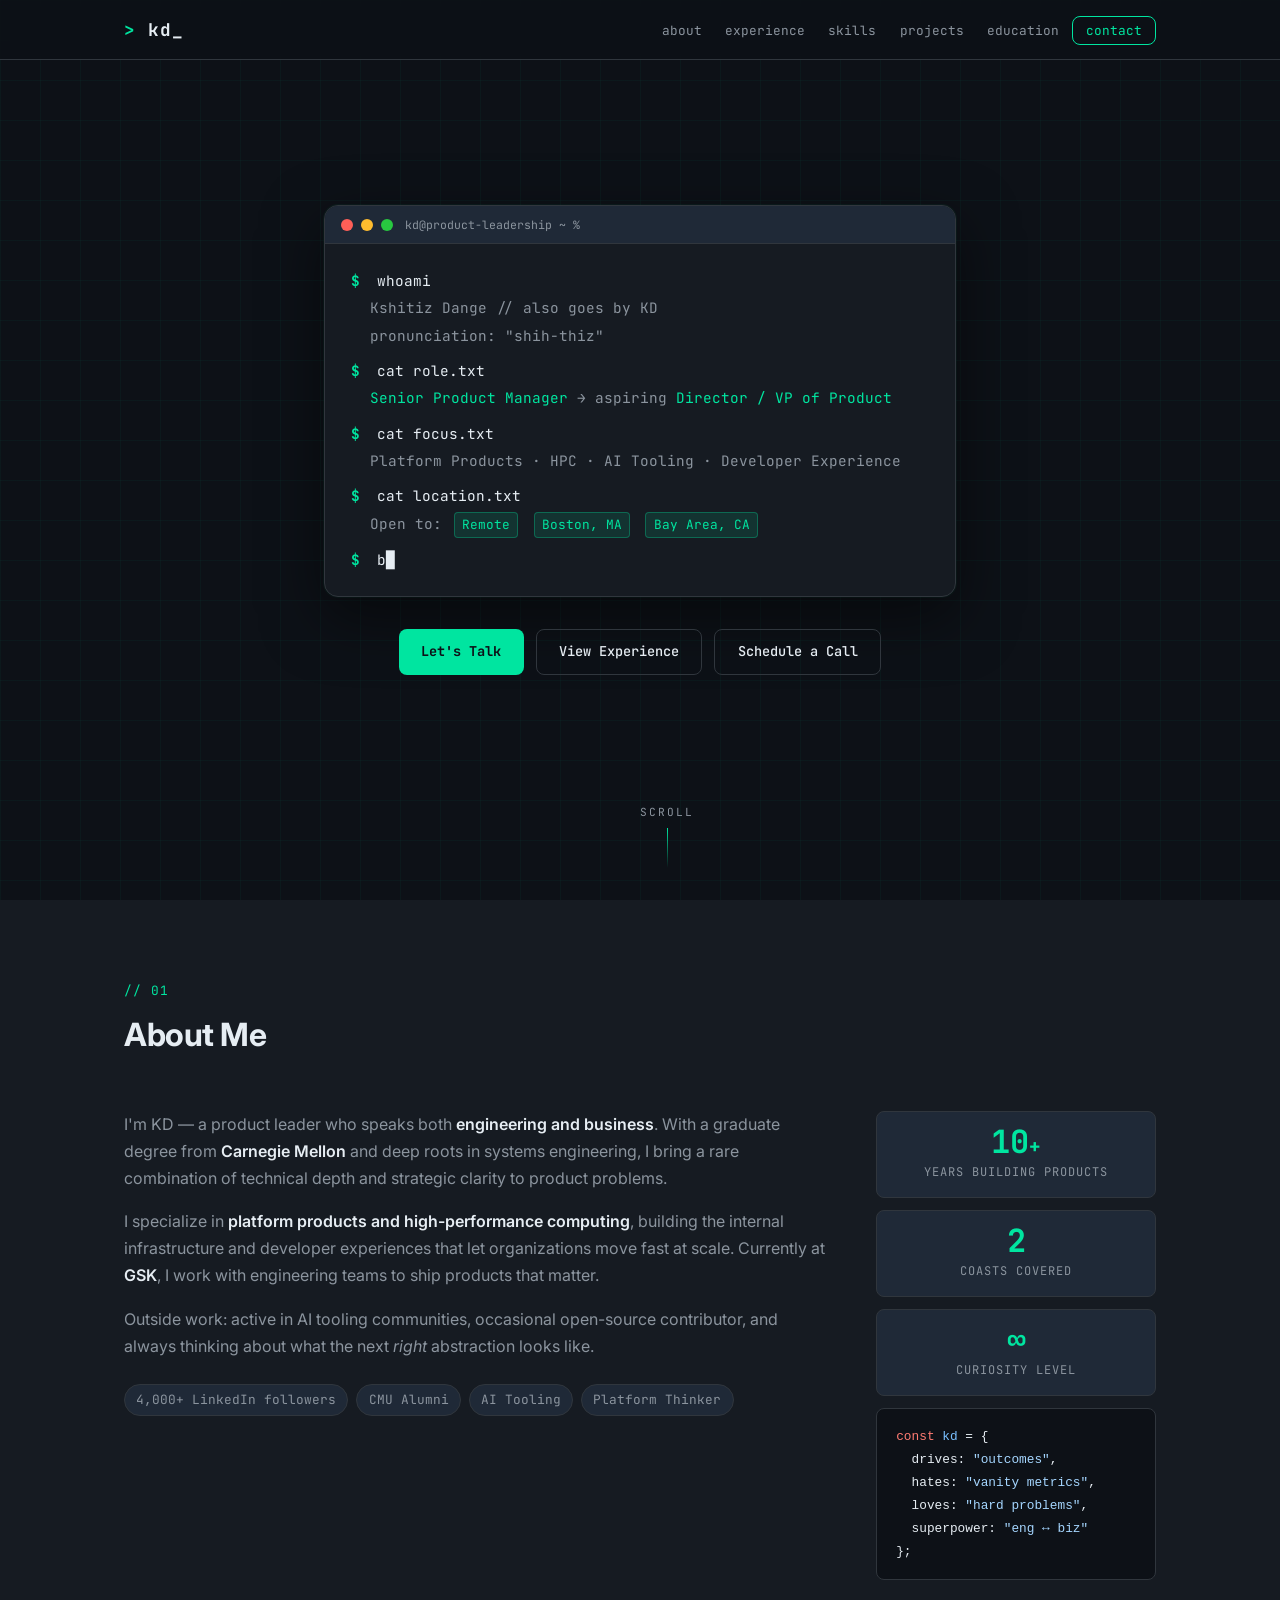
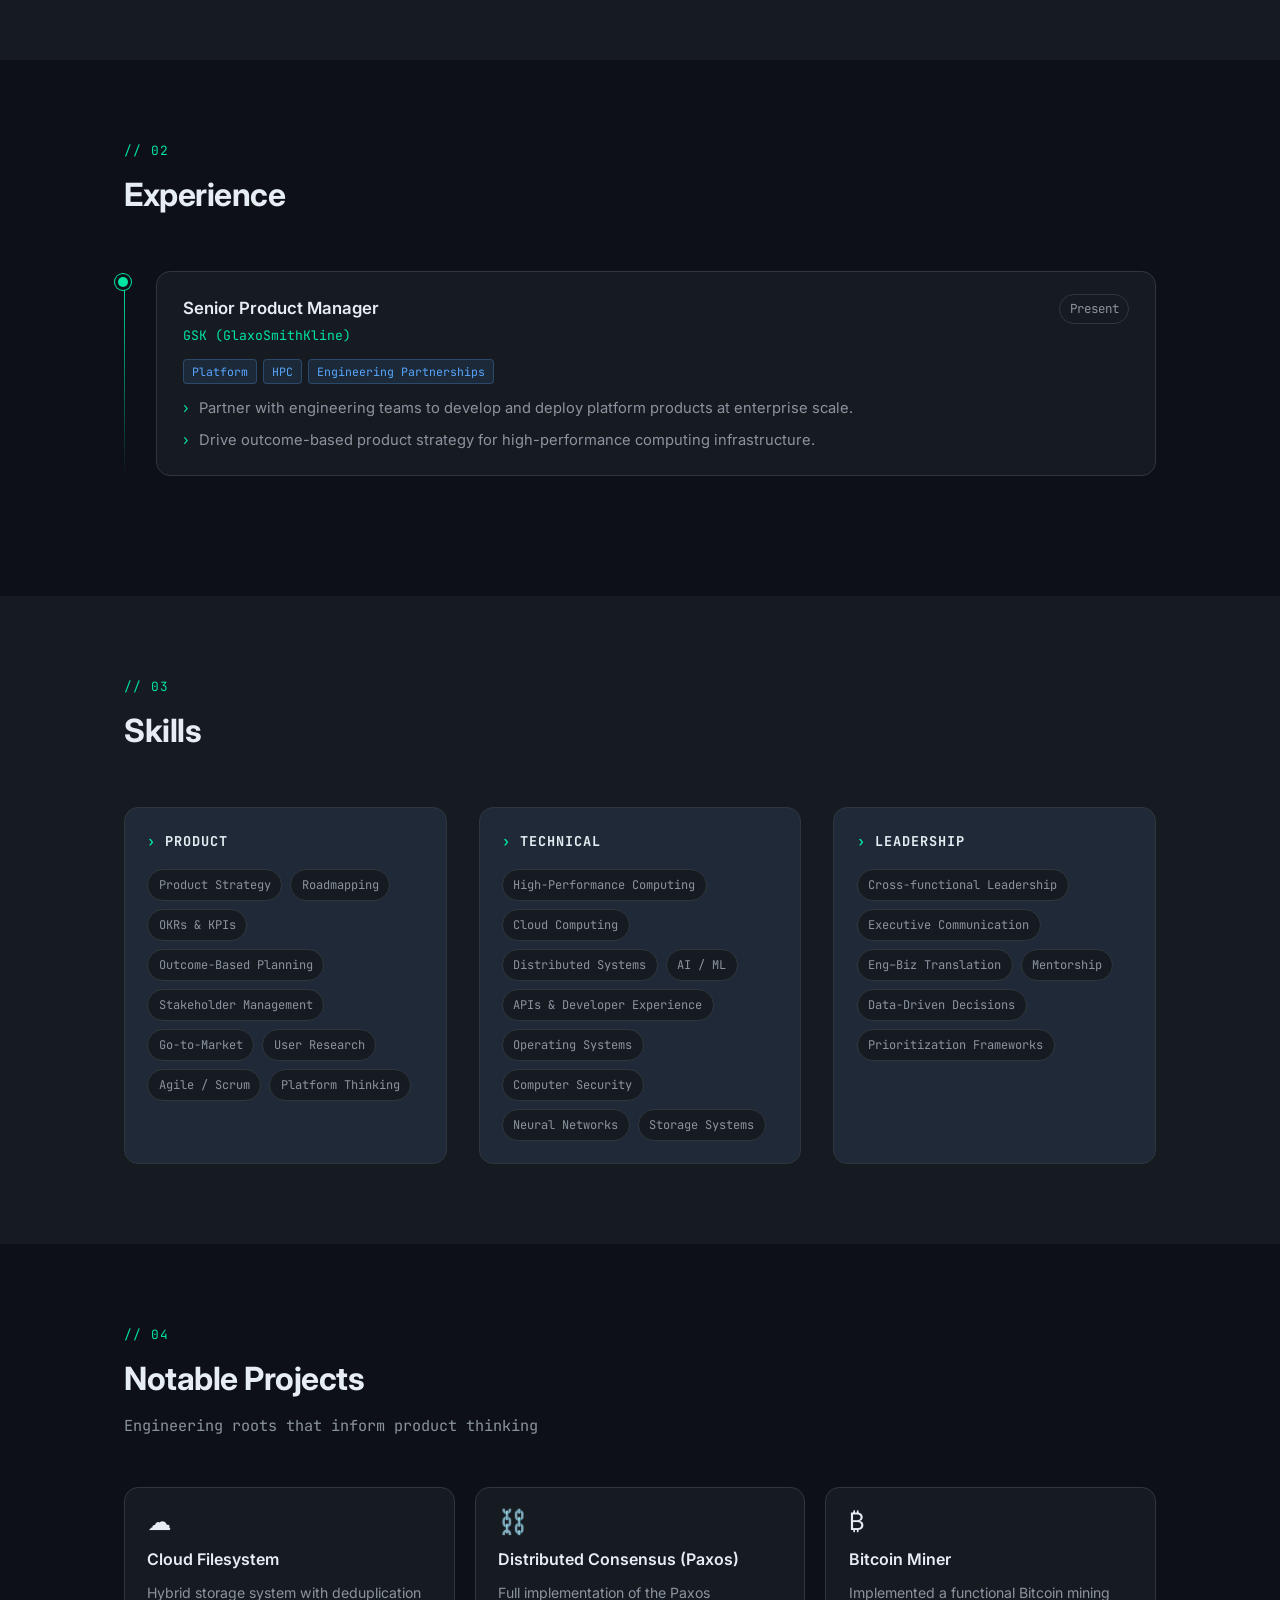
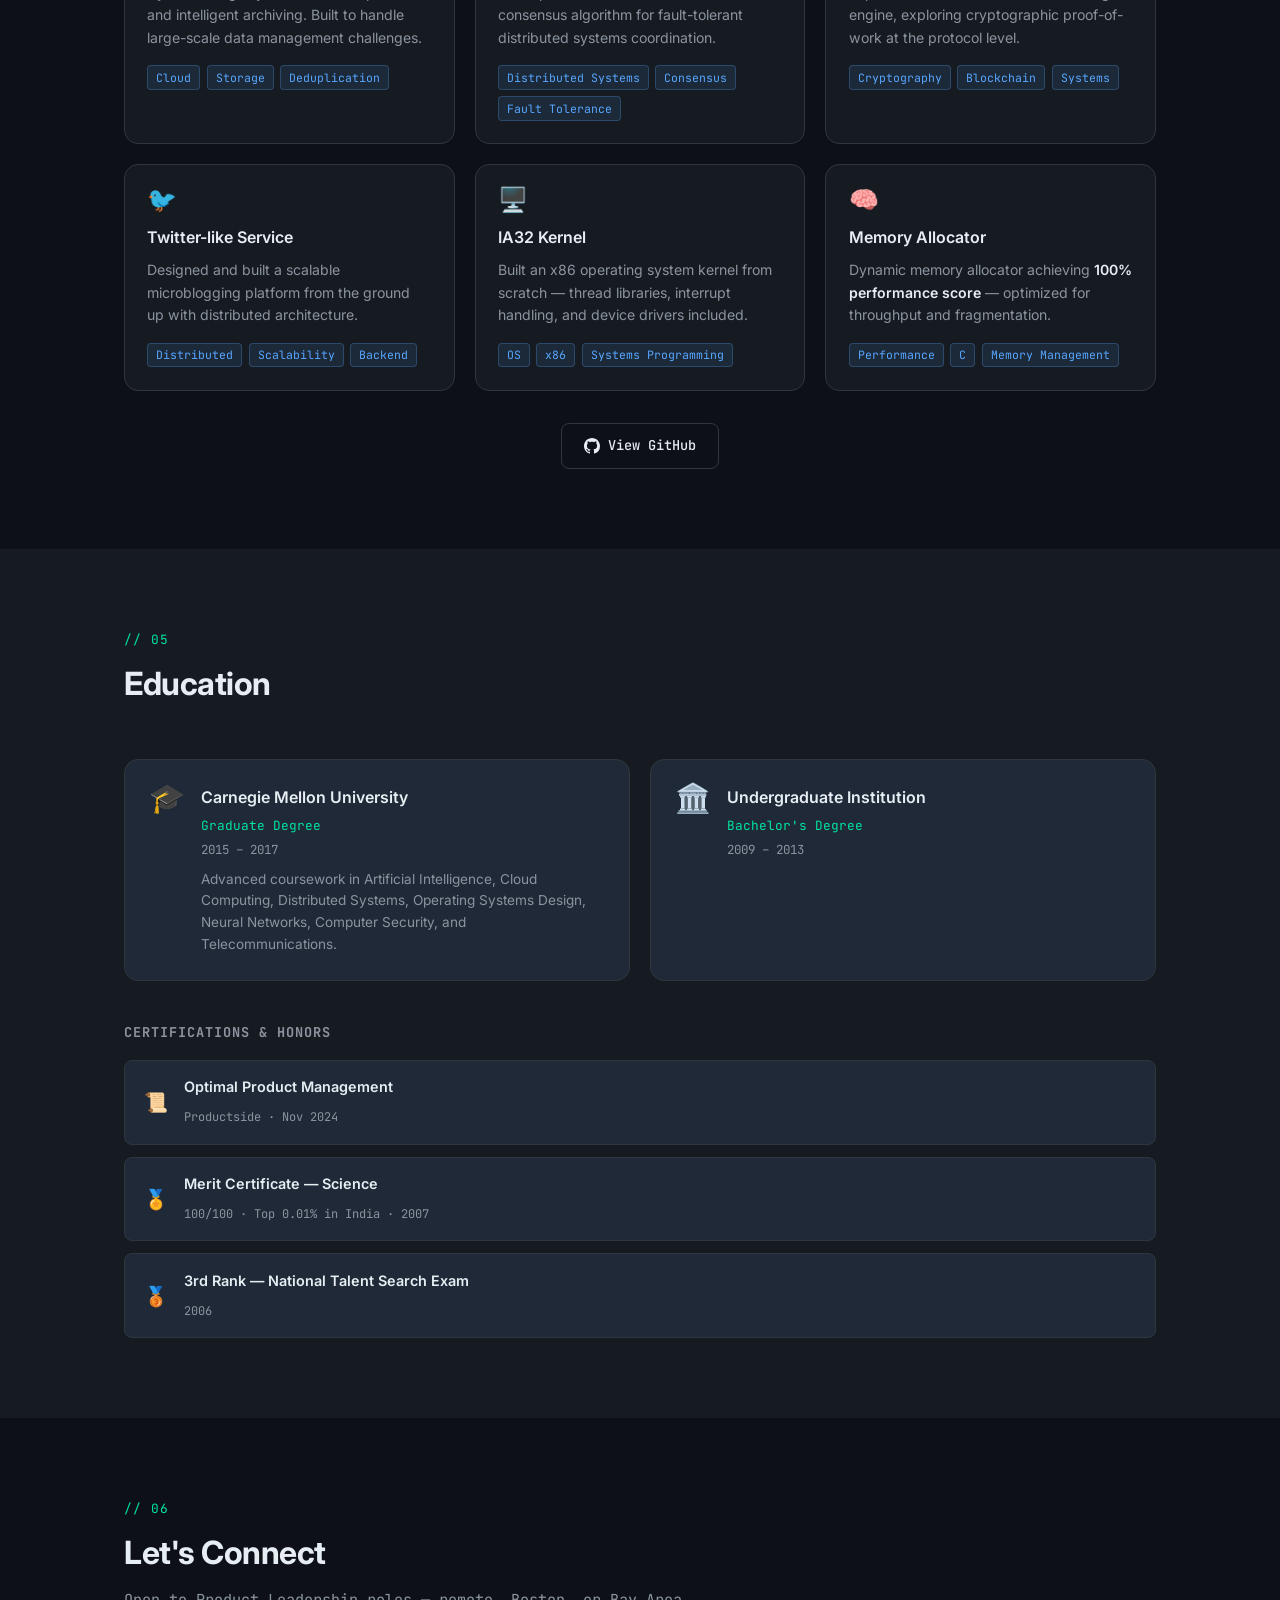
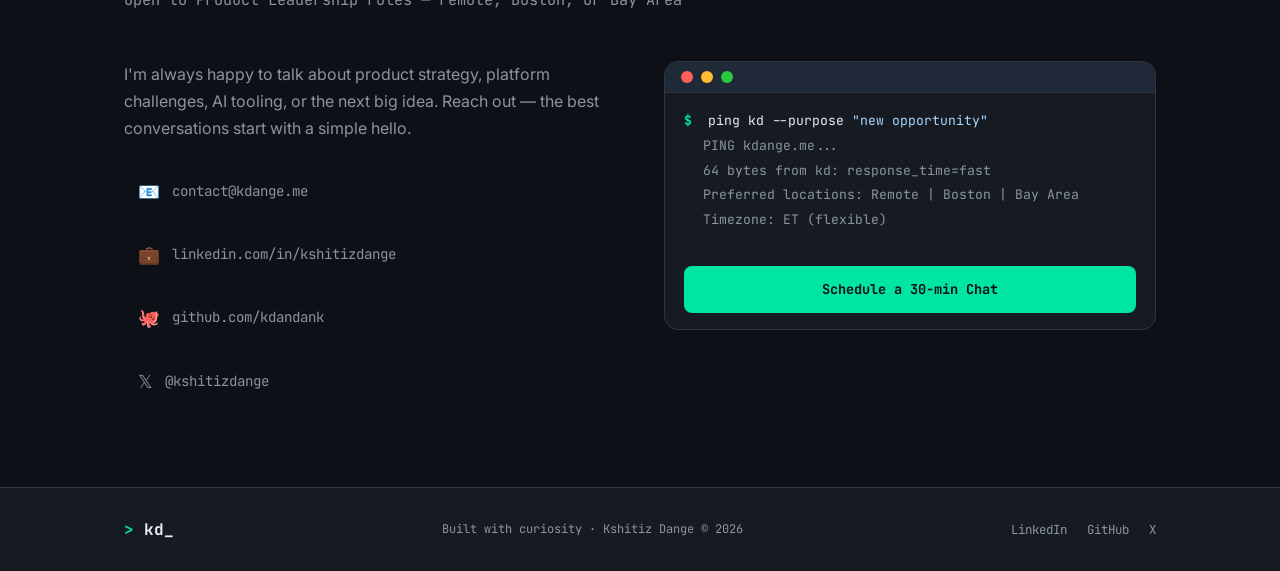
==== portfolio/index.html @ a3417483 "Initial portfolio — kdange.me" ====
<!DOCTYPE html>
<!-- GENERATED — do not edit directly. Edit _body.html, then run: python3 build.py -->
<html lang="en">
<head>
  <meta charset="UTF-8" />
  <meta name="viewport" content="width=device-width, initial-scale=1.0" />
  <title>KD — Kshitiz Dange | Product Leader</title>
  <meta name="description" content="Kshitiz Dange (KD) — Product Leader specializing in Platform Products and HPC. Open to remote, Boston, and Bay Area opportunities." />
  <link rel="preconnect" href="https://fonts.googleapis.com" />
  <link rel="preconnect" href="https://fonts.gstatic.com" crossorigin />
  <link href="https://fonts.googleapis.com/css2?family=JetBrains+Mono:wght@300;400;500;700&family=Inter:wght@300;400;500;600;700&display=swap" rel="stylesheet" />
  <link rel="stylesheet" href="style.css" />
</head>
<body>
  <!-- NAV -->
  <nav id="nav">
    <div class="nav-inner">
      <a href="#hero" class="nav-logo"><span class="accent">&gt;</span> kd<span class="cursor-blink">_</span></a>
      <ul class="nav-links">
        <li><a href="#about">about</a></li>
        <li><a href="#experience">experience</a></li>
        <li><a href="#skills">skills</a></li>
        <li><a href="#projects">projects</a></li>
        <li><a href="#education">education</a></li>
        <li><a href="#contact" class="nav-cta">contact</a></li>
      </ul>
      <button class="hamburger" id="hamburger" aria-label="Toggle menu">
        <span></span><span></span><span></span>
      </button>
    </div>
    <div class="nav-mobile" id="nav-mobile">
      <a href="#about">about</a>
      <a href="#experience">experience</a>
      <a href="#skills">skills</a>
      <a href="#projects">projects</a>
      <a href="#education">education</a>
      <a href="#contact">contact</a>
    </div>
  </nav>

  <!-- HERO -->
  <section id="hero">
    <div class="hero-bg-grid"></div>
    <div class="hero-content">
      <div class="terminal-window">
        <div class="terminal-bar">
          <span class="dot red"></span>
          <span class="dot yellow"></span>
          <span class="dot green"></span>
          <span class="terminal-title">kd@product-leadership ~ %</span>
        </div>
        <div class="terminal-body">
          <p class="terminal-line"><span class="prompt">$</span> whoami</p>
          <p class="terminal-output">Kshitiz Dange <span class="dim">// also goes by KD</span></p>
          <p class="terminal-output dim">pronunciation: "shih-thiz"</p>
          <p class="terminal-line mt"><span class="prompt">$</span> cat role.txt</p>
          <p class="terminal-output"><span class="accent">Senior Product Manager</span> → aspiring <span class="accent">Director / VP of Product</span></p>
          <p class="terminal-line mt"><span class="prompt">$</span> cat focus.txt</p>
          <p class="terminal-output">Platform Products · HPC · AI Tooling · Developer Experience</p>
          <p class="terminal-line mt"><span class="prompt">$</span> cat location.txt</p>
          <p class="terminal-output">Open to: <span class="tag">Remote</span> <span class="tag">Boston, MA</span> <span class="tag">Bay Area, CA</span></p>
          <p class="terminal-line mt"><span class="prompt">$</span> <span id="typing-cursor" class="cursor-blink">█</span></p>
        </div>
      </div>
      <div class="hero-cta-row">
        <a href="#contact" class="btn btn-primary">Let's Talk</a>
        <a href="#experience" class="btn btn-ghost">View Experience</a>
        <a href="https://calendly.com/" target="_blank" rel="noopener" class="btn btn-ghost">Schedule a Call</a>
      </div>
    </div>
    <div class="scroll-hint">
      <span>scroll</span>
      <div class="scroll-arrow"></div>
    </div>
  </section>

  <!-- ABOUT -->
  <section id="about">
    <div class="container">
      <div class="section-header">
        <span class="section-tag">// 01</span>
        <h2>About Me</h2>
      </div>
      <div class="about-grid">
        <div class="about-text">
          <p>
            I'm KD — a product leader who speaks both <strong>engineering and business</strong>. With a graduate degree from <strong>Carnegie Mellon</strong> and deep roots in systems engineering, I bring a rare combination of technical depth and strategic clarity to product problems.
          </p>
          <p>
            I specialize in <strong>platform products and high-performance computing</strong>, building the internal infrastructure and developer experiences that let organizations move fast at scale. Currently at <strong>GSK</strong>, I work with engineering teams to ship products that matter.
          </p>
          <p>
            Outside work: active in AI tooling communities, occasional open-source contributor, and always thinking about what the next <em>right</em> abstraction looks like.
          </p>
          <div class="about-badges">
            <span class="badge">4,000+ LinkedIn followers</span>
            <span class="badge">CMU Alumni</span>
            <span class="badge">AI Tooling</span>
            <span class="badge">Platform Thinker</span>
          </div>
        </div>
        <div class="about-card-col">
          <div class="stat-card">
            <div class="stat-number accent">10<span class="stat-plus">+</span></div>
            <div class="stat-label">years building products</div>
          </div>
          <div class="stat-card">
            <div class="stat-number accent">2</div>
            <div class="stat-label">coasts covered</div>
          </div>
          <div class="stat-card">
            <div class="stat-number accent">∞</div>
            <div class="stat-label">curiosity level</div>
          </div>
          <div class="code-snippet">
            <pre><span class="c-keyword">const</span> <span class="c-var">kd</span> = {
  drives: <span class="c-str">"outcomes"</span>,
  hates: <span class="c-str">"vanity metrics"</span>,
  loves: <span class="c-str">"hard problems"</span>,
  superpower: <span class="c-str">"eng ↔ biz"</span>
};</pre>
          </div>
        </div>
      </div>
    </div>
  </section>

  <!-- EXPERIENCE -->
  <section id="experience">
    <div class="container">
      <div class="section-header">
        <span class="section-tag">// 02</span>
        <h2>Experience</h2>
      </div>
      <div class="timeline">

        <div class="timeline-item">
          <div class="timeline-marker"></div>
          <div class="timeline-content">
            <div class="tl-header">
              <div>
                <h3 class="tl-title">Senior Product Manager</h3>
                <span class="tl-company">GSK (GlaxoSmithKline)</span>
              </div>
              <span class="tl-date">Present</span>
            </div>
            <div class="tl-tags">
              <span class="chip">Platform</span>
              <span class="chip">HPC</span>
              <span class="chip">Engineering Partnerships</span>
            </div>
            <ul class="tl-bullets">
              <li>Partner with engineering teams to develop and deploy platform products at enterprise scale.</li>
              <li>Drive outcome-based product strategy for high-performance computing infrastructure.</li>
              <!-- TODO: Add 2-3 specific impact metrics / achievements from your resume -->
            </ul>
          </div>
        </div>

        <!-- TODO: Add previous roles below. Copy the timeline-item block above for each role. -->
        <!--
        <div class="timeline-item">
          <div class="timeline-marker"></div>
          <div class="timeline-content">
            <div class="tl-header">
              <div>
                <h3 class="tl-title">ROLE TITLE</h3>
                <span class="tl-company">COMPANY NAME</span>
              </div>
              <span class="tl-date">YEAR – YEAR</span>
            </div>
            <div class="tl-tags">
              <span class="chip">Tag</span>
            </div>
            <ul class="tl-bullets">
              <li>Achievement here.</li>
            </ul>
          </div>
        </div>
        -->

      </div>
    </div>
  </section>

  <!-- SKILLS -->
  <section id="skills">
    <div class="container">
      <div class="section-header">
        <span class="section-tag">// 03</span>
        <h2>Skills</h2>
      </div>
      <div class="skills-grid">

        <div class="skill-group">
          <h4 class="skill-group-title"><span class="accent">›</span> Product</h4>
          <div class="skill-pills">
            <span class="pill">Product Strategy</span>
            <span class="pill">Roadmapping</span>
            <span class="pill">OKRs & KPIs</span>
            <span class="pill">Outcome-Based Planning</span>
            <span class="pill">Stakeholder Management</span>
            <span class="pill">Go-to-Market</span>
            <span class="pill">User Research</span>
            <span class="pill">Agile / Scrum</span>
            <span class="pill">Platform Thinking</span>
          </div>
        </div>

        <div class="skill-group">
          <h4 class="skill-group-title"><span class="accent">›</span> Technical</h4>
          <div class="skill-pills">
            <span class="pill">High-Performance Computing</span>
            <span class="pill">Cloud Computing</span>
            <span class="pill">Distributed Systems</span>
            <span class="pill">AI / ML</span>
            <span class="pill">APIs & Developer Experience</span>
            <span class="pill">Operating Systems</span>
            <span class="pill">Computer Security</span>
            <span class="pill">Neural Networks</span>
            <span class="pill">Storage Systems</span>
          </div>
        </div>

        <div class="skill-group">
          <h4 class="skill-group-title"><span class="accent">›</span> Leadership</h4>
          <div class="skill-pills">
            <span class="pill">Cross-functional Leadership</span>
            <span class="pill">Executive Communication</span>
            <span class="pill">Eng–Biz Translation</span>
            <span class="pill">Mentorship</span>
            <span class="pill">Data-Driven Decisions</span>
            <span class="pill">Prioritization Frameworks</span>
          </div>
        </div>

      </div>
    </div>
  </section>

  <!-- PROJECTS -->
  <section id="projects">
    <div class="container">
      <div class="section-header">
        <span class="section-tag">// 04</span>
        <h2>Notable Projects</h2>
        <span class="section-sub">Engineering roots that inform product thinking</span>
      </div>
      <div class="projects-grid">

        <div class="project-card">
          <div class="project-icon">☁️</div>
          <h3>Cloud Filesystem</h3>
          <p>Hybrid storage system with deduplication and intelligent archiving. Built to handle large-scale data management challenges.</p>
          <div class="project-tags">
            <span class="chip">Cloud</span>
            <span class="chip">Storage</span>
            <span class="chip">Deduplication</span>
          </div>
        </div>

        <div class="project-card">
          <div class="project-icon">⛓️</div>
          <h3>Distributed Consensus (Paxos)</h3>
          <p>Full implementation of the Paxos consensus algorithm for fault-tolerant distributed systems coordination.</p>
          <div class="project-tags">
            <span class="chip">Distributed Systems</span>
            <span class="chip">Consensus</span>
            <span class="chip">Fault Tolerance</span>
          </div>
        </div>

        <div class="project-card">
          <div class="project-icon">₿</div>
          <h3>Bitcoin Miner</h3>
          <p>Implemented a functional Bitcoin mining engine, exploring cryptographic proof-of-work at the protocol level.</p>
          <div class="project-tags">
            <span class="chip">Cryptography</span>
            <span class="chip">Blockchain</span>
            <span class="chip">Systems</span>
          </div>
        </div>

        <div class="project-card">
          <div class="project-icon">🐦</div>
          <h3>Twitter-like Service</h3>
          <p>Designed and built a scalable microblogging platform from the ground up with distributed architecture.</p>
          <div class="project-tags">
            <span class="chip">Distributed</span>
            <span class="chip">Scalability</span>
            <span class="chip">Backend</span>
          </div>
        </div>

        <div class="project-card">
          <div class="project-icon">🖥️</div>
          <h3>IA32 Kernel</h3>
          <p>Built an x86 operating system kernel from scratch — thread libraries, interrupt handling, and device drivers included.</p>
          <div class="project-tags">
            <span class="chip">OS</span>
            <span class="chip">x86</span>
            <span class="chip">Systems Programming</span>
          </div>
        </div>

        <div class="project-card">
          <div class="project-icon">🧠</div>
          <h3>Memory Allocator</h3>
          <p>Dynamic memory allocator achieving <strong>100% performance score</strong> — optimized for throughput and fragmentation.</p>
          <div class="project-tags">
            <span class="chip">Performance</span>
            <span class="chip">C</span>
            <span class="chip">Memory Management</span>
          </div>
        </div>

      </div>
      <div class="projects-footer">
        <a href="https://github.com/kdandank" target="_blank" rel="noopener" class="btn btn-ghost">
          <svg width="16" height="16" viewBox="0 0 24 24" fill="currentColor"><path d="M12 0C5.37 0 0 5.37 0 12c0 5.31 3.435 9.795 8.205 11.385.6.105.825-.255.825-.57 0-.285-.015-1.23-.015-2.235-3.015.555-3.795-.735-4.035-1.41-.135-.345-.72-1.41-1.23-1.695-.42-.225-1.02-.78-.015-.795.945-.015 1.62.87 1.845 1.23 1.08 1.815 2.805 1.305 3.495.99.105-.78.42-1.305.765-1.605-2.67-.3-5.46-1.335-5.46-5.925 0-1.305.465-2.385 1.23-3.225-.12-.3-.54-1.53.12-3.18 0 0 1.005-.315 3.3 1.23.96-.27 1.98-.405 3-.405s2.04.135 3 .405c2.295-1.56 3.3-1.23 3.3-1.23.66 1.65.24 2.88.12 3.18.765.84 1.23 1.905 1.23 3.225 0 4.605-2.805 5.625-5.475 5.925.435.375.81 1.095.81 2.22 0 1.605-.015 2.895-.015 3.3 0 .315.225.69.825.57A12.02 12.02 0 0 0 24 12c0-6.63-5.37-12-12-12z"/></svg>
          View GitHub
        </a>
      </div>
    </div>
  </section>

  <!-- EDUCATION -->
  <section id="education">
    <div class="container">
      <div class="section-header">
        <span class="section-tag">// 05</span>
        <h2>Education</h2>
      </div>
      <div class="edu-grid">

        <div class="edu-card">
          <div class="edu-icon">🎓</div>
          <div class="edu-body">
            <h3>Carnegie Mellon University</h3>
            <p class="edu-degree">Graduate Degree</p>
            <p class="edu-date">2015 – 2017</p>
            <p class="edu-desc">Advanced coursework in Artificial Intelligence, Cloud Computing, Distributed Systems, Operating Systems Design, Neural Networks, Computer Security, and Telecommunications.</p>
          </div>
        </div>

        <div class="edu-card">
          <div class="edu-icon">🏛️</div>
          <div class="edu-body">
            <h3>Undergraduate Institution</h3>
            <!-- TODO: Add your undergrad school name -->
            <p class="edu-degree">Bachelor's Degree</p>
            <p class="edu-date">2009 – 2013</p>
          </div>
        </div>

      </div>

      <div class="cert-row">
        <h4 class="cert-heading">Certifications & Honors</h4>
        <div class="cert-cards">
          <div class="cert-card">
            <span class="cert-icon">📜</span>
            <div>
              <strong>Optimal Product Management</strong>
              <span class="cert-source">Productside · Nov 2024</span>
            </div>
          </div>
          <div class="cert-card">
            <span class="cert-icon">🏅</span>
            <div>
              <strong>Merit Certificate — Science</strong>
              <span class="cert-source">100/100 · Top 0.01% in India · 2007</span>
            </div>
          </div>
          <div class="cert-card">
            <span class="cert-icon">🥉</span>
            <div>
              <strong>3rd Rank — National Talent Search Exam</strong>
              <span class="cert-source">2006</span>
            </div>
          </div>
        </div>
      </div>
    </div>
  </section>

  <!-- CONTACT -->
  <section id="contact">
    <div class="container">
      <div class="section-header">
        <span class="section-tag">// 06</span>
        <h2>Let's Connect</h2>
        <span class="section-sub">Open to Product Leadership roles — remote, Boston, or Bay Area</span>
      </div>
      <div class="contact-grid">
        <div class="contact-left">
          <p>I'm always happy to talk about product strategy, platform challenges, AI tooling, or the next big idea. Reach out — the best conversations start with a simple hello.</p>
          <div class="contact-links">
            <a href="mailto:contact@kdange.me" class="contact-link">
              <span class="contact-link-icon">📧</span>
              <span>contact@kdange.me</span>
            </a>
            <a href="https://linkedin.com/in/kshitizdange" target="_blank" rel="noopener" class="contact-link">
              <span class="contact-link-icon">💼</span>
              <span>linkedin.com/in/kshitizdange</span>
            </a>
            <a href="https://github.com/kdandank" target="_blank" rel="noopener" class="contact-link">
              <span class="contact-link-icon">🐙</span>
              <span>github.com/kdandank</span>
            </a>
            <a href="https://x.com/kshitizdange" target="_blank" rel="noopener" class="contact-link">
              <span class="contact-link-icon">𝕏</span>
              <span>@kshitizdange</span>
            </a>
          </div>
        </div>
        <div class="contact-right">
          <div class="terminal-card">
            <div class="terminal-bar small">
              <span class="dot red"></span><span class="dot yellow"></span><span class="dot green"></span>
            </div>
            <div class="terminal-body small">
              <p><span class="prompt">$</span> ping kd --purpose <span class="c-str">"new opportunity"</span></p>
              <p class="terminal-output">PING kdange.me...</p>
              <p class="terminal-output accent">64 bytes from kd: response_time=fast</p>
              <p class="terminal-output dim">Preferred locations: Remote | Boston | Bay Area</p>
              <p class="terminal-output dim">Timezone: ET (flexible)</p>
              <p>&nbsp;</p>
              <a href="https://calendly.com/" target="_blank" rel="noopener" class="btn btn-primary full-width">Schedule a 30-min Chat</a>
            </div>
          </div>
        </div>
      </div>
    </div>
  </section>

  <!-- FOOTER -->
  <footer>
    <div class="container footer-inner">
      <span class="footer-logo"><span class="accent">&gt;</span> kd<span class="cursor-blink">_</span></span>
      <span class="footer-copy">Built with curiosity · Kshitiz Dange © <span id="year"></span></span>
      <div class="footer-links">
        <a href="https://linkedin.com/in/kshitizdange" target="_blank" rel="noopener">LinkedIn</a>
        <a href="https://github.com/kdandank" target="_blank" rel="noopener">GitHub</a>
        <a href="https://x.com/kshitizdange" target="_blank" rel="noopener">X</a>
      </div>
    </div>
  </footer>
  <script src="script.js"></script>
</body>
</html>
---- portfolio/style.css ----
/*
Theme Name:  KD Portfolio
Theme URI:   https://kdange.me
Author:      Kshitiz Dange
Author URI:  https://kdange.me
Description: Single-page portfolio for Kshitiz Dange — Product Leader
Version:     1.0.0
License:     Private
Text Domain: kd-portfolio
*/

/* ===== RESET & BASE ===== */
*, *::before, *::after { box-sizing: border-box; margin: 0; padding: 0; }

:root {
  --bg:         #0d1117;
  --bg2:        #161b22;
  --bg3:        #1f2937;
  --border:     #30363d;
  --text:       #e6edf3;
  --text-dim:   #8b949e;
  --accent:     #00e5a0;
  --accent2:    #58a6ff;
  --accent3:    #f78166;
  --warn:       #e3b341;
  --font-mono:  'JetBrains Mono', 'Fira Code', monospace;
  --font-sans:  'Inter', system-ui, sans-serif;
  --radius:     8px;
  --radius-lg:  14px;
  --nav-h:      60px;
  --transition: 0.2s ease;
}

html { scroll-behavior: smooth; font-size: 16px; }

body {
  background: var(--bg);
  color: var(--text);
  font-family: var(--font-sans);
  line-height: 1.7;
  -webkit-font-smoothing: antialiased;
}

a { color: var(--accent); text-decoration: none; transition: opacity var(--transition); }
a:hover { opacity: 0.8; }

strong { color: var(--text); font-weight: 600; }

ul { list-style: none; }

.container {
  max-width: 1080px;
  margin: 0 auto;
  padding: 0 1.5rem;
}

section {
  padding: 5rem 0;
}

/* ===== ACCENT & UTILITY ===== */
.accent { color: var(--accent); }
.dim    { color: var(--text-dim); }

/* ===== ANIMATIONS ===== */
@keyframes blink {
  0%, 100% { opacity: 1; }
  50%       { opacity: 0; }
}
.cursor-blink { animation: blink 1s step-end infinite; }

@keyframes fadeUp {
  from { opacity: 0; transform: translateY(20px); }
  to   { opacity: 1; transform: translateY(0); }
}
.fade-up { animation: fadeUp 0.6s ease forwards; }

@keyframes gridMove {
  from { background-position: 0 0; }
  to   { background-position: 40px 40px; }
}

/* ===== NAV ===== */
#nav {
  position: fixed;
  top: 0; left: 0; right: 0;
  z-index: 100;
  background: rgba(13, 17, 23, 0.85);
  backdrop-filter: blur(12px);
  border-bottom: 1px solid var(--border);
  height: var(--nav-h);
}

.nav-inner {
  max-width: 1080px;
  margin: 0 auto;
  padding: 0 1.5rem;
  height: 100%;
  display: flex;
  align-items: center;
  justify-content: space-between;
}

.nav-logo {
  font-family: var(--font-mono);
  font-size: 1.1rem;
  font-weight: 700;
  color: var(--text);
  letter-spacing: 1px;
}

.nav-links {
  display: flex;
  gap: 0.25rem;
  align-items: center;
}

.nav-links a {
  font-family: var(--font-mono);
  font-size: 0.8rem;
  color: var(--text-dim);
  padding: 0.3rem 0.6rem;
  border-radius: var(--radius);
  transition: color var(--transition), background var(--transition);
}
.nav-links a:hover { color: var(--text); background: var(--bg3); }

.nav-cta {
  border: 1px solid var(--accent) !important;
  color: var(--accent) !important;
  padding: 0.3rem 0.8rem !important;
}
.nav-cta:hover { background: var(--accent) !important; color: var(--bg) !important; }

.hamburger {
  display: none;
  flex-direction: column;
  gap: 5px;
  background: none;
  border: none;
  cursor: pointer;
  padding: 4px;
}
.hamburger span {
  display: block;
  width: 22px;
  height: 2px;
  background: var(--text);
  border-radius: 2px;
  transition: var(--transition);
}

.nav-mobile {
  display: none;
  flex-direction: column;
  background: var(--bg2);
  border-top: 1px solid var(--border);
  padding: 1rem 1.5rem;
  gap: 0.5rem;
}
.nav-mobile a {
  font-family: var(--font-mono);
  font-size: 0.9rem;
  color: var(--text-dim);
  padding: 0.4rem 0;
}
.nav-mobile.open { display: flex; }

/* ===== HERO ===== */
#hero {
  min-height: 100vh;
  display: flex;
  flex-direction: column;
  align-items: center;
  justify-content: center;
  padding-top: var(--nav-h);
  position: relative;
  overflow: hidden;
}

.hero-bg-grid {
  position: absolute;
  inset: 0;
  background-image:
    linear-gradient(rgba(0, 229, 160, 0.04) 1px, transparent 1px),
    linear-gradient(90deg, rgba(0, 229, 160, 0.04) 1px, transparent 1px);
  background-size: 40px 40px;
  animation: gridMove 8s linear infinite;
  pointer-events: none;
}

.hero-content {
  position: relative;
  z-index: 1;
  width: 100%;
  max-width: 680px;
  padding: 0 1.5rem;
  display: flex;
  flex-direction: column;
  gap: 2rem;
  align-items: center;
}

/* ===== TERMINAL WINDOW ===== */
.terminal-window {
  width: 100%;
  background: var(--bg2);
  border: 1px solid var(--border);
  border-radius: var(--radius-lg);
  overflow: hidden;
  box-shadow: 0 20px 60px rgba(0,0,0,0.5), 0 0 0 1px rgba(0,229,160,0.05);
}

.terminal-bar {
  background: var(--bg3);
  padding: 0.55rem 1rem;
  display: flex;
  align-items: center;
  gap: 0.5rem;
  border-bottom: 1px solid var(--border);
}

.dot {
  width: 12px; height: 12px;
  border-radius: 50%;
}
.dot.red    { background: #ff5f57; }
.dot.yellow { background: #febc2e; }
.dot.green  { background: #28c840; }

.terminal-title {
  font-family: var(--font-mono);
  font-size: 0.72rem;
  color: var(--text-dim);
  margin-left: 0.25rem;
}

.terminal-body {
  padding: 1.4rem 1.6rem;
  font-family: var(--font-mono);
  font-size: 0.9rem;
  line-height: 1.9;
}

.terminal-body.small {
  padding: 1rem 1.2rem;
  font-size: 0.82rem;
}

.terminal-line { color: var(--text); }
.terminal-line.mt { margin-top: 0.5rem; }

.terminal-output {
  color: var(--text-dim);
  padding-left: 1.2rem;
}

.prompt {
  color: var(--accent);
  margin-right: 0.5rem;
  font-weight: 700;
}

.tag {
  display: inline-block;
  background: rgba(0, 229, 160, 0.12);
  color: var(--accent);
  border: 1px solid rgba(0, 229, 160, 0.3);
  border-radius: 4px;
  padding: 0 0.45rem;
  font-size: 0.8rem;
  margin: 0 0.2rem;
}

/* ===== BUTTONS ===== */
.btn {
  display: inline-flex;
  align-items: center;
  gap: 0.4rem;
  padding: 0.65rem 1.4rem;
  border-radius: var(--radius);
  font-family: var(--font-mono);
  font-size: 0.85rem;
  font-weight: 500;
  cursor: pointer;
  border: none;
  transition: all 0.2s ease;
  text-decoration: none;
}

.btn-primary {
  background: var(--accent);
  color: var(--bg);
  font-weight: 700;
}
.btn-primary:hover {
  background: #00c88a;
  opacity: 1;
  transform: translateY(-1px);
  box-shadow: 0 4px 20px rgba(0, 229, 160, 0.3);
}

.btn-ghost {
  background: transparent;
  color: var(--text);
  border: 1px solid var(--border);
}
.btn-ghost:hover {
  border-color: var(--accent);
  color: var(--accent);
  opacity: 1;
  transform: translateY(-1px);
}

.btn.full-width {
  width: 100%;
  justify-content: center;
  margin-top: 0.5rem;
}

.hero-cta-row {
  display: flex;
  gap: 0.75rem;
  flex-wrap: wrap;
  justify-content: center;
}

/* ===== SCROLL HINT ===== */
.scroll-hint {
  position: absolute;
  bottom: 2rem;
  left: 50%;
  transform: translateX(-50%);
  display: flex;
  flex-direction: column;
  align-items: center;
  gap: 0.4rem;
  color: var(--text-dim);
  font-family: var(--font-mono);
  font-size: 0.7rem;
  letter-spacing: 2px;
  text-transform: uppercase;
  animation: fadeUp 1s ease 1s forwards;
  opacity: 0;
}

.scroll-arrow {
  width: 1px;
  height: 40px;
  background: linear-gradient(to bottom, var(--accent), transparent);
  animation: blink 2s ease infinite;
}

/* ===== SECTION HEADER ===== */
.section-header {
  margin-bottom: 3rem;
}

.section-tag {
  font-family: var(--font-mono);
  font-size: 0.8rem;
  color: var(--accent);
  display: block;
  margin-bottom: 0.4rem;
  letter-spacing: 1px;
}

.section-header h2 {
  font-size: 2rem;
  font-weight: 700;
  letter-spacing: -0.5px;
}

.section-sub {
  display: block;
  color: var(--text-dim);
  font-size: 0.95rem;
  margin-top: 0.4rem;
  font-family: var(--font-mono);
}

/* ===== ABOUT ===== */
#about { background: var(--bg2); }

.about-grid {
  display: grid;
  grid-template-columns: 1fr 280px;
  gap: 3rem;
  align-items: start;
}

.about-text p {
  color: var(--text-dim);
  margin-bottom: 1rem;
  font-size: 1rem;
}
.about-text p strong { color: var(--text); }

.about-badges {
  display: flex;
  flex-wrap: wrap;
  gap: 0.5rem;
  margin-top: 1.5rem;
}

.badge {
  background: var(--bg3);
  border: 1px solid var(--border);
  color: var(--text-dim);
  padding: 0.25rem 0.7rem;
  border-radius: 20px;
  font-size: 0.8rem;
  font-family: var(--font-mono);
}

.about-card-col {
  display: flex;
  flex-direction: column;
  gap: 0.75rem;
}

.stat-card {
  background: var(--bg3);
  border: 1px solid var(--border);
  border-radius: var(--radius);
  padding: 0.9rem 1.2rem;
  text-align: center;
}

.stat-number {
  font-family: var(--font-mono);
  font-size: 2rem;
  font-weight: 700;
  line-height: 1;
}
.stat-plus { font-size: 1.2rem; }
.stat-label {
  font-size: 0.75rem;
  color: var(--text-dim);
  text-transform: uppercase;
  letter-spacing: 1px;
  margin-top: 0.25rem;
  font-family: var(--font-mono);
}

.code-snippet {
  background: var(--bg);
  border: 1px solid var(--border);
  border-radius: var(--radius);
  padding: 1rem 1.2rem;
  font-family: var(--font-mono);
  font-size: 0.8rem;
  line-height: 1.8;
}
.c-keyword { color: #ff7b72; }
.c-var     { color: #79c0ff; }
.c-str     { color: #a5d6ff; }

/* ===== EXPERIENCE / TIMELINE ===== */
#experience { background: var(--bg); }

.timeline {
  position: relative;
  padding-left: 2rem;
}

.timeline::before {
  content: '';
  position: absolute;
  left: 0;
  top: 0.5rem;
  bottom: 0;
  width: 1px;
  background: linear-gradient(to bottom, var(--accent), transparent);
}

.timeline-item {
  position: relative;
  margin-bottom: 2.5rem;
}

.timeline-marker {
  position: absolute;
  left: -2.4rem;
  top: 0.4rem;
  width: 10px;
  height: 10px;
  border-radius: 50%;
  background: var(--accent);
  box-shadow: 0 0 0 3px var(--bg), 0 0 0 4px var(--accent);
}

.timeline-content {
  background: var(--bg2);
  border: 1px solid var(--border);
  border-radius: var(--radius-lg);
  padding: 1.4rem 1.6rem;
  transition: border-color var(--transition), box-shadow var(--transition);
}
.timeline-content:hover {
  border-color: rgba(0, 229, 160, 0.4);
  box-shadow: 0 4px 20px rgba(0, 229, 160, 0.08);
}

.tl-header {
  display: flex;
  justify-content: space-between;
  align-items: flex-start;
  gap: 1rem;
  margin-bottom: 0.75rem;
}

.tl-title {
  font-size: 1.05rem;
  font-weight: 600;
  color: var(--text);
}

.tl-company {
  display: block;
  font-family: var(--font-mono);
  font-size: 0.82rem;
  color: var(--accent);
  margin-top: 0.15rem;
}

.tl-date {
  font-family: var(--font-mono);
  font-size: 0.78rem;
  color: var(--text-dim);
  white-space: nowrap;
  border: 1px solid var(--border);
  padding: 0.2rem 0.6rem;
  border-radius: 20px;
}

.tl-tags {
  display: flex;
  flex-wrap: wrap;
  gap: 0.4rem;
  margin-bottom: 0.75rem;
}

.chip {
  font-family: var(--font-mono);
  font-size: 0.72rem;
  color: var(--accent2);
  background: rgba(88, 166, 255, 0.1);
  border: 1px solid rgba(88, 166, 255, 0.25);
  border-radius: 4px;
  padding: 0.1rem 0.5rem;
}

.tl-bullets {
  list-style: none;
  display: flex;
  flex-direction: column;
  gap: 0.4rem;
}
.tl-bullets li {
  color: var(--text-dim);
  font-size: 0.92rem;
  padding-left: 1rem;
  position: relative;
}
.tl-bullets li::before {
  content: '›';
  position: absolute;
  left: 0;
  color: var(--accent);
}

/* ===== SKILLS ===== */
#skills { background: var(--bg2); }

.skills-grid {
  display: grid;
  grid-template-columns: repeat(auto-fit, minmax(280px, 1fr));
  gap: 2rem;
}

.skill-group {
  background: var(--bg3);
  border: 1px solid var(--border);
  border-radius: var(--radius-lg);
  padding: 1.4rem;
}

.skill-group-title {
  font-family: var(--font-mono);
  font-size: 0.85rem;
  color: var(--text);
  margin-bottom: 1rem;
  text-transform: uppercase;
  letter-spacing: 1px;
}

.skill-pills {
  display: flex;
  flex-wrap: wrap;
  gap: 0.5rem;
}

.pill {
  background: var(--bg2);
  border: 1px solid var(--border);
  color: var(--text-dim);
  font-family: var(--font-mono);
  font-size: 0.75rem;
  padding: 0.3rem 0.65rem;
  border-radius: 20px;
  transition: all var(--transition);
  cursor: default;
}
.pill:hover {
  border-color: var(--accent);
  color: var(--accent);
  background: rgba(0, 229, 160, 0.06);
}

/* ===== PROJECTS ===== */
#projects { background: var(--bg); }

.projects-grid {
  display: grid;
  grid-template-columns: repeat(auto-fill, minmax(300px, 1fr));
  gap: 1.25rem;
}

.project-card {
  background: var(--bg2);
  border: 1px solid var(--border);
  border-radius: var(--radius-lg);
  padding: 1.4rem;
  transition: border-color var(--transition), transform var(--transition), box-shadow var(--transition);
}
.project-card:hover {
  border-color: rgba(0, 229, 160, 0.4);
  transform: translateY(-3px);
  box-shadow: 0 8px 30px rgba(0, 0, 0, 0.3);
}

.project-icon {
  font-size: 1.5rem;
  margin-bottom: 0.75rem;
  line-height: 1;
}

.project-card h3 {
  font-size: 1rem;
  font-weight: 600;
  margin-bottom: 0.5rem;
  color: var(--text);
}

.project-card p {
  font-size: 0.88rem;
  color: var(--text-dim);
  margin-bottom: 1rem;
  line-height: 1.6;
}

.project-tags {
  display: flex;
  flex-wrap: wrap;
  gap: 0.4rem;
}

.projects-footer {
  margin-top: 2rem;
  text-align: center;
}
.projects-footer .btn { gap: 0.5rem; }

/* ===== EDUCATION ===== */
#education { background: var(--bg2); }

.edu-grid {
  display: grid;
  grid-template-columns: repeat(auto-fit, minmax(280px, 1fr));
  gap: 1.25rem;
  margin-bottom: 2.5rem;
}

.edu-card {
  background: var(--bg3);
  border: 1px solid var(--border);
  border-radius: var(--radius-lg);
  padding: 1.5rem;
  display: flex;
  gap: 1rem;
  align-items: flex-start;
}

.edu-icon { font-size: 1.8rem; line-height: 1; flex-shrink: 0; }

.edu-body h3 {
  font-size: 1rem;
  font-weight: 600;
  margin-bottom: 0.2rem;
}

.edu-degree {
  color: var(--accent);
  font-family: var(--font-mono);
  font-size: 0.8rem;
  margin-bottom: 0.2rem;
}

.edu-date {
  color: var(--text-dim);
  font-family: var(--font-mono);
  font-size: 0.78rem;
  margin-bottom: 0.5rem;
}

.edu-desc {
  font-size: 0.85rem;
  color: var(--text-dim);
  line-height: 1.6;
}

.cert-heading {
  font-family: var(--font-mono);
  font-size: 0.85rem;
  text-transform: uppercase;
  letter-spacing: 1px;
  color: var(--text-dim);
  margin-bottom: 1rem;
}

.cert-cards {
  display: flex;
  flex-direction: column;
  gap: 0.75rem;
}

.cert-card {
  background: var(--bg3);
  border: 1px solid var(--border);
  border-radius: var(--radius);
  padding: 0.9rem 1.2rem;
  display: flex;
  align-items: center;
  gap: 1rem;
}

.cert-icon { font-size: 1.2rem; flex-shrink: 0; }

.cert-card strong {
  display: block;
  font-size: 0.9rem;
  margin-bottom: 0.15rem;
}

.cert-source {
  font-family: var(--font-mono);
  font-size: 0.75rem;
  color: var(--text-dim);
}

/* ===== CONTACT ===== */
#contact { background: var(--bg); }

.contact-grid {
  display: grid;
  grid-template-columns: 1fr 1fr;
  gap: 3rem;
  align-items: start;
}

.contact-left p {
  color: var(--text-dim);
  margin-bottom: 1.5rem;
  font-size: 1rem;
}

.contact-links {
  display: flex;
  flex-direction: column;
  gap: 0.75rem;
}

.contact-link {
  display: flex;
  align-items: center;
  gap: 0.75rem;
  color: var(--text-dim);
  font-family: var(--font-mono);
  font-size: 0.88rem;
  padding: 0.6rem 0.8rem;
  border-radius: var(--radius);
  border: 1px solid transparent;
  transition: all var(--transition);
}
.contact-link:hover {
  color: var(--text);
  border-color: var(--border);
  background: var(--bg2);
  opacity: 1;
}
.contact-link-icon { font-size: 1.1rem; }

.terminal-card {
  background: var(--bg2);
  border: 1px solid var(--border);
  border-radius: var(--radius-lg);
  overflow: hidden;
}

/* ===== FOOTER ===== */
footer {
  background: var(--bg2);
  border-top: 1px solid var(--border);
  padding: 1.75rem 0;
}

.footer-inner {
  display: flex;
  align-items: center;
  justify-content: space-between;
  gap: 1rem;
  flex-wrap: wrap;
}

.footer-logo {
  font-family: var(--font-mono);
  font-size: 1rem;
  font-weight: 700;
  color: var(--text);
}

.footer-copy {
  font-family: var(--font-mono);
  font-size: 0.75rem;
  color: var(--text-dim);
}

.footer-links {
  display: flex;
  gap: 1.25rem;
}
.footer-links a {
  font-family: var(--font-mono);
  font-size: 0.78rem;
  color: var(--text-dim);
}
.footer-links a:hover { color: var(--accent); opacity: 1; }

/* ===== SCROLL REVEAL ===== */
.reveal {
  opacity: 0;
  transform: translateY(24px);
  transition: opacity 0.6s ease, transform 0.6s ease;
}
.reveal.visible {
  opacity: 1;
  transform: translateY(0);
}

/* ===== RESPONSIVE ===== */
@media (max-width: 768px) {
  section { padding: 3.5rem 0; }

  .nav-links { display: none; }
  .hamburger { display: flex; }

  #hero { min-height: 100svh; }

  .hero-cta-row { flex-direction: column; align-items: center; }

  .about-grid { grid-template-columns: 1fr; }
  .about-card-col { flex-direction: row; flex-wrap: wrap; }
  .stat-card { flex: 1; min-width: 100px; }
  .code-snippet { flex: 1 1 100%; }

  .contact-grid { grid-template-columns: 1fr; }

  .tl-header { flex-direction: column; gap: 0.5rem; }

  .section-header h2 { font-size: 1.6rem; }

  .footer-inner { justify-content: center; text-align: center; }
  .footer-links { justify-content: center; }
}

@media (max-width: 480px) {
  .terminal-body { padding: 1rem; font-size: 0.78rem; }
  .projects-grid { grid-template-columns: 1fr; }
}
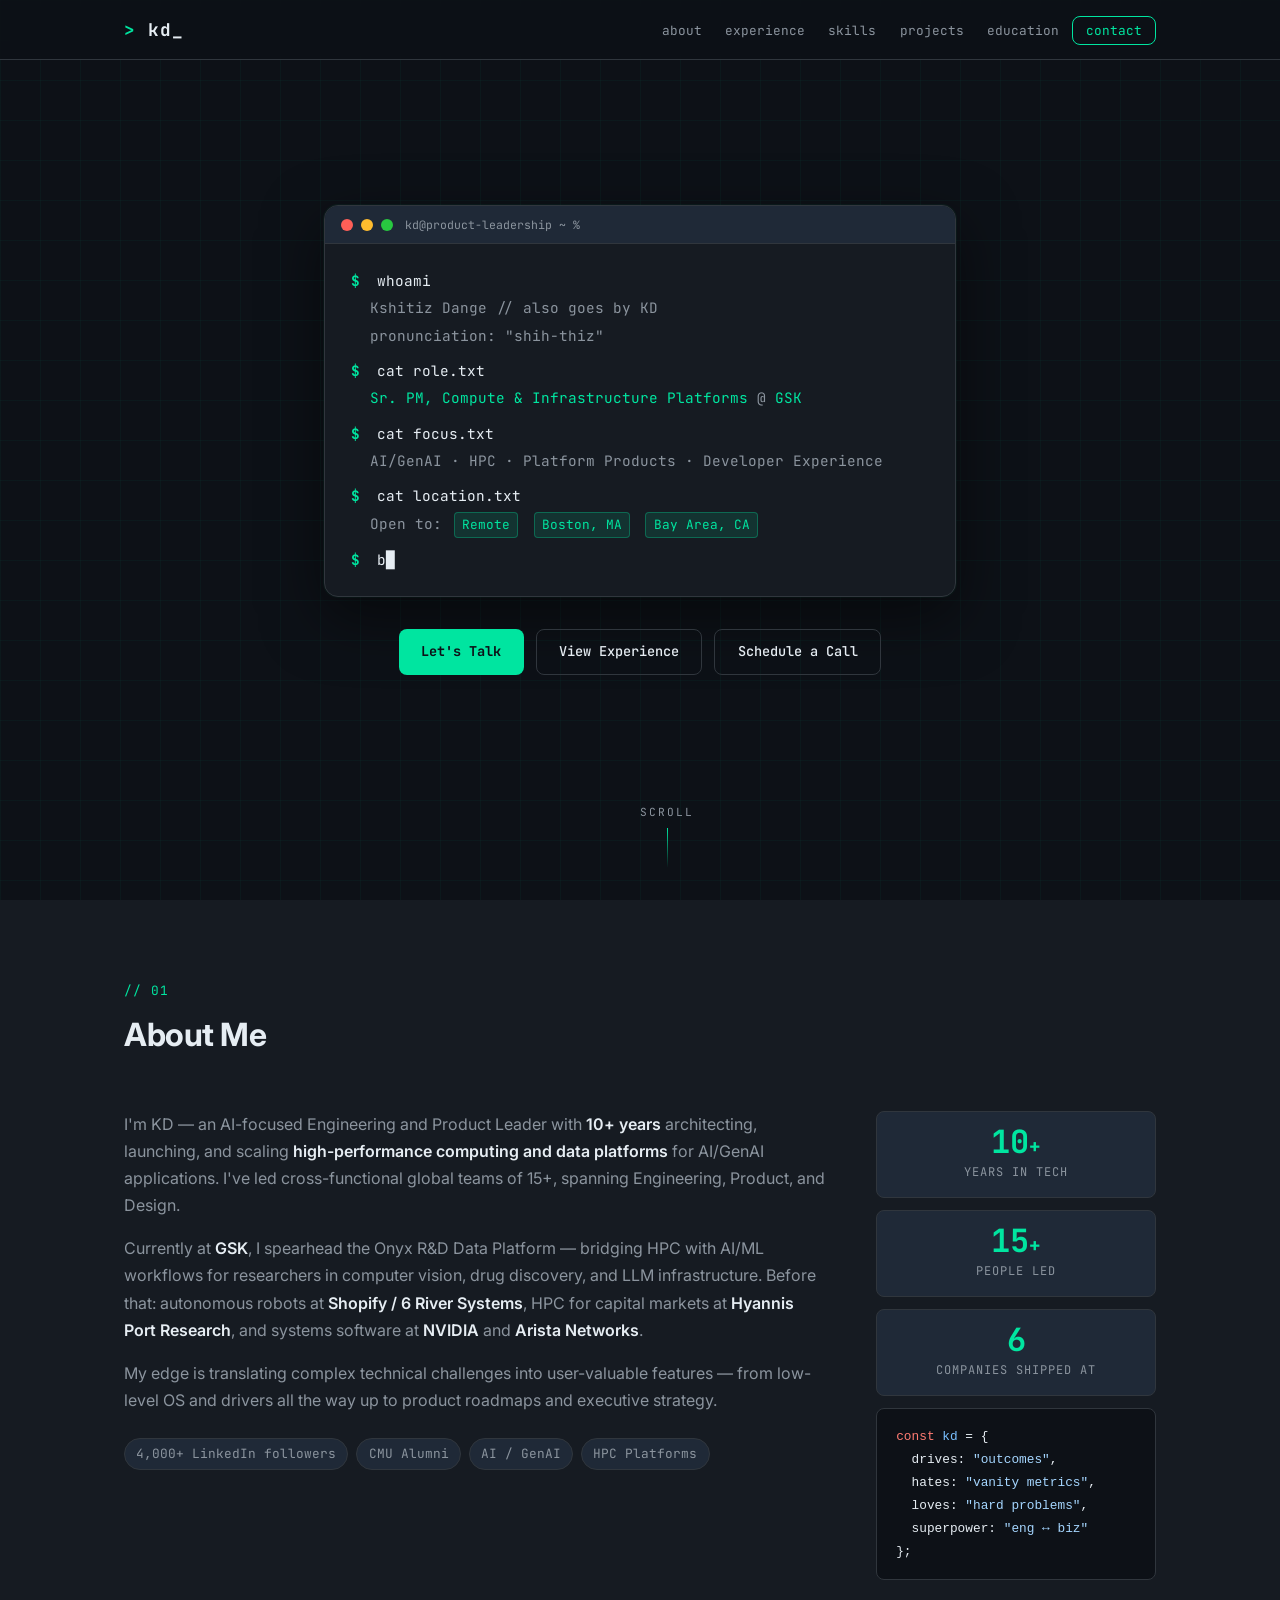
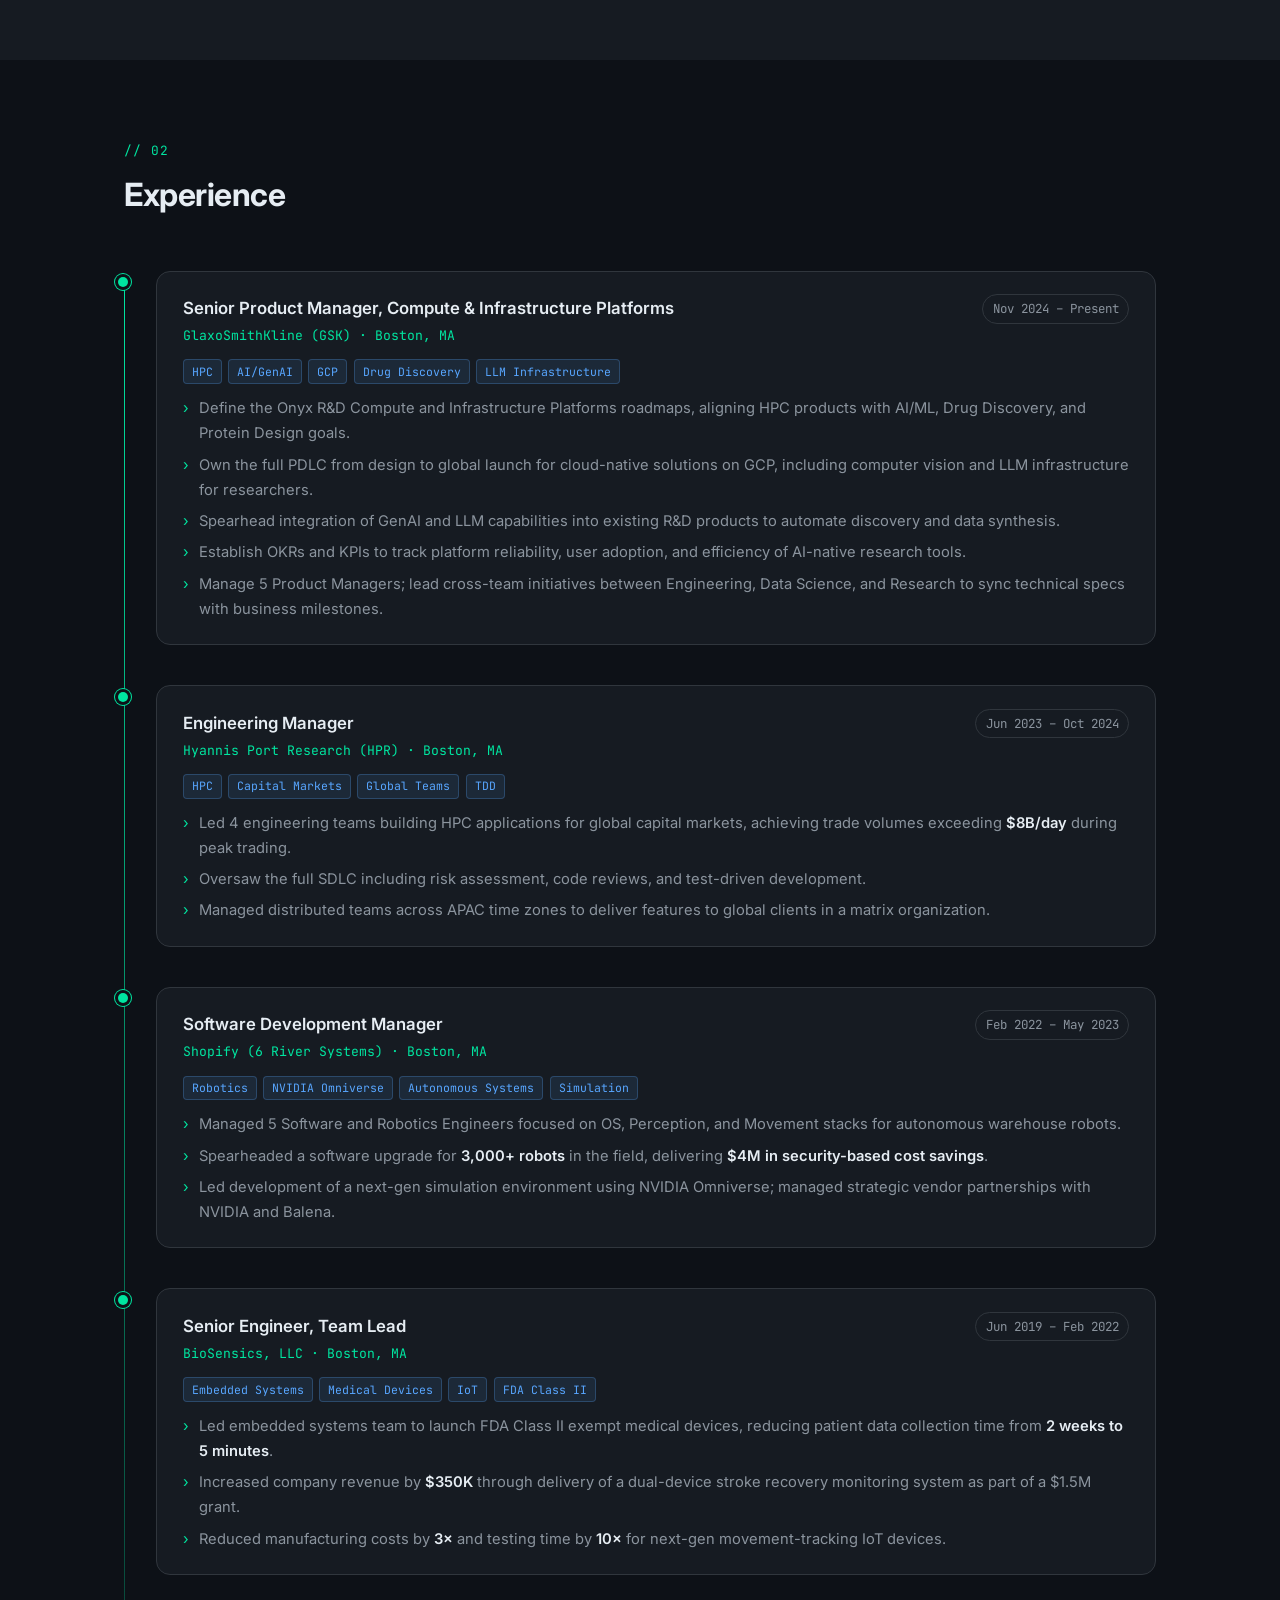
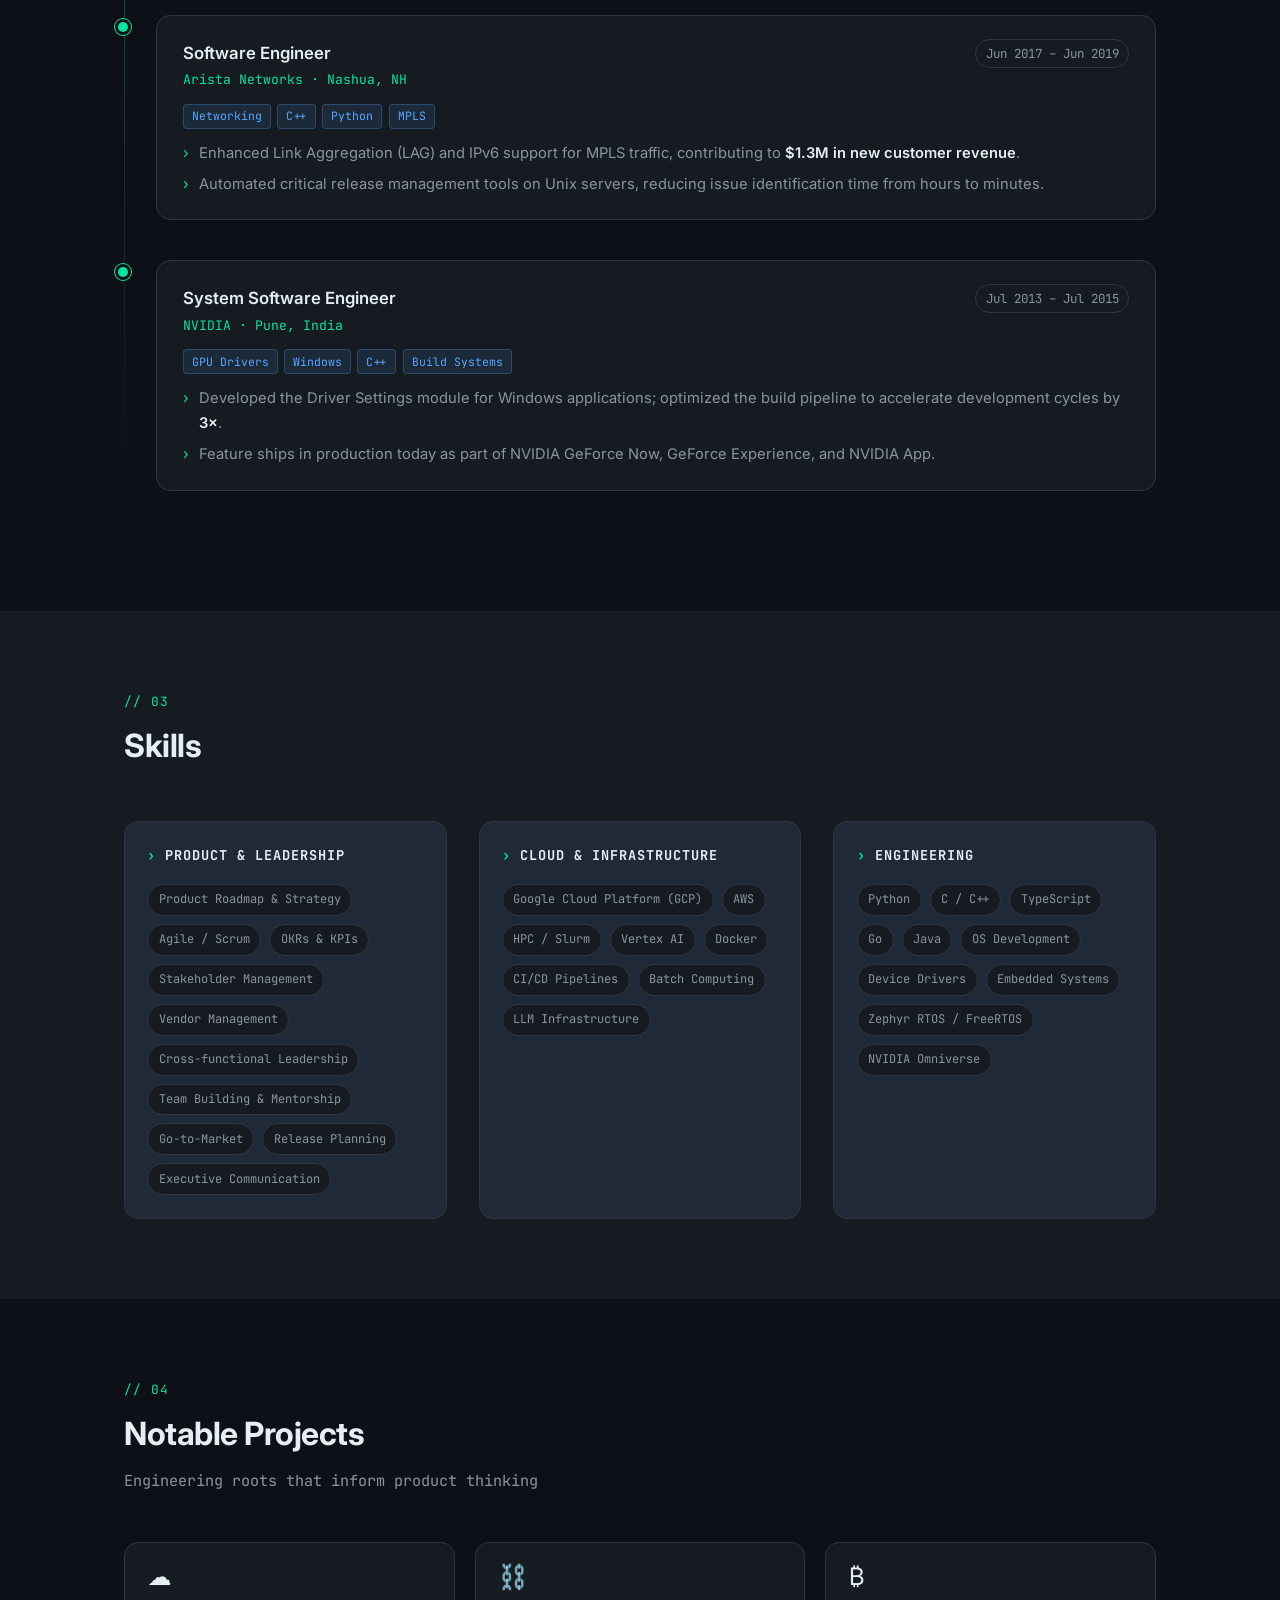
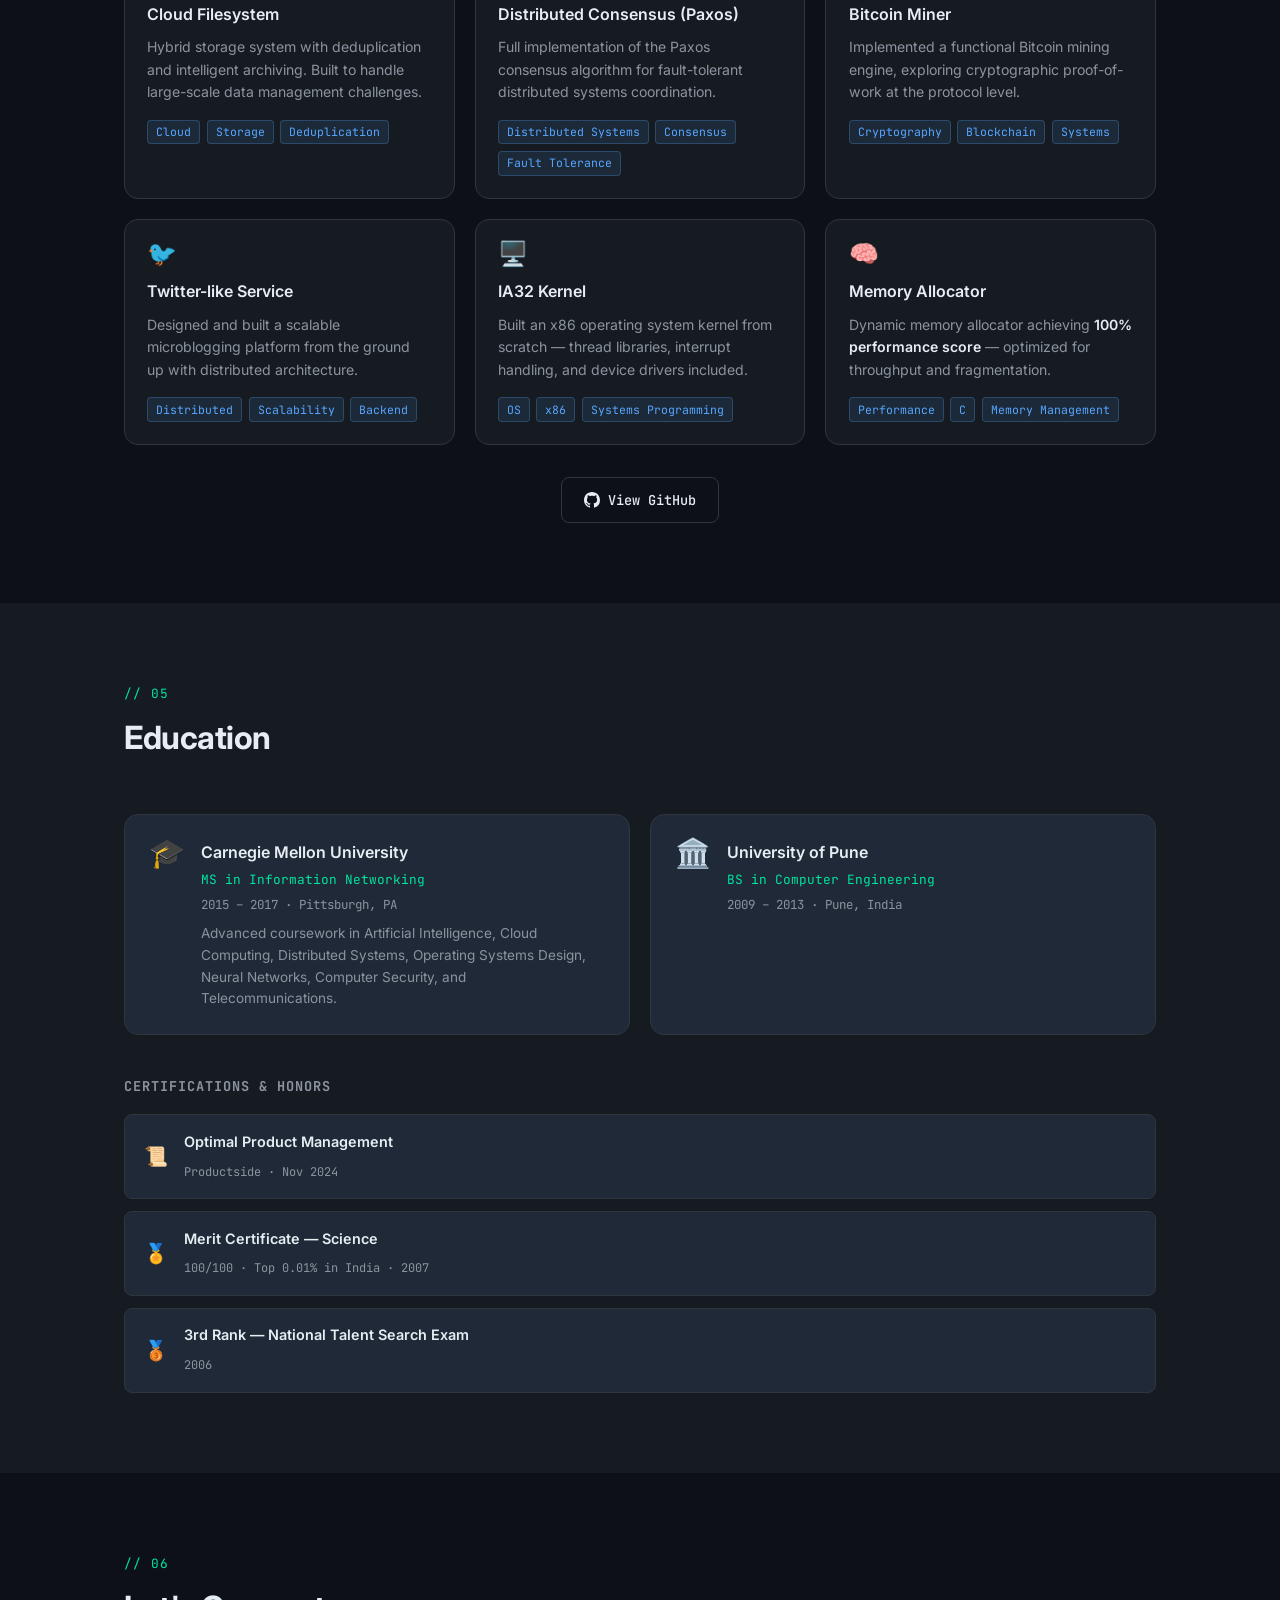
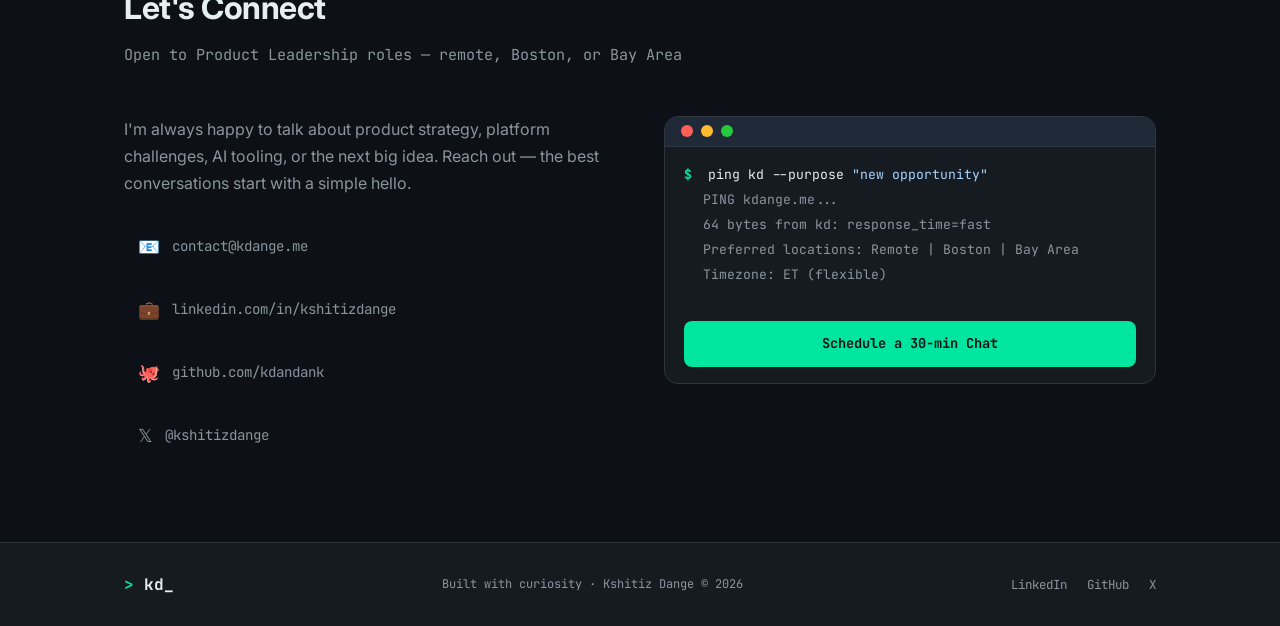
==== commit 46e2523d: "Updated portfolio with experience data" ====
--- a/portfolio/index.html
+++ b/portfolio/index.html
@@ -54,9 +54,9 @@
           <p class="terminal-output">Kshitiz Dange <span class="dim">// also goes by KD</span></p>
           <p class="terminal-output dim">pronunciation: "shih-thiz"</p>
           <p class="terminal-line mt"><span class="prompt">$</span> cat role.txt</p>
-          <p class="terminal-output"><span class="accent">Senior Product Manager</span> → aspiring <span class="accent">Director / VP of Product</span></p>
+          <p class="terminal-output"><span class="accent">Sr. PM, Compute &amp; Infrastructure Platforms</span> @ <span class="accent">GSK</span></p>
           <p class="terminal-line mt"><span class="prompt">$</span> cat focus.txt</p>
-          <p class="terminal-output">Platform Products · HPC · AI Tooling · Developer Experience</p>
+          <p class="terminal-output">AI/GenAI · HPC · Platform Products · Developer Experience</p>
           <p class="terminal-line mt"><span class="prompt">$</span> cat location.txt</p>
           <p class="terminal-output">Open to: <span class="tag">Remote</span> <span class="tag">Boston, MA</span> <span class="tag">Bay Area, CA</span></p>
           <p class="terminal-line mt"><span class="prompt">$</span> <span id="typing-cursor" class="cursor-blink">█</span></p>
@@ -65,7 +65,7 @@
       <div class="hero-cta-row">
         <a href="#contact" class="btn btn-primary">Let's Talk</a>
         <a href="#experience" class="btn btn-ghost">View Experience</a>
-        <a href="https://calendly.com/" target="_blank" rel="noopener" class="btn btn-ghost">Schedule a Call</a>
+        <a href="https://calendly.com/kdange/1-on-1-with-dange" target="_blank" rel="noopener" class="btn btn-ghost">Schedule a Call</a>
       </div>
     </div>
     <div class="scroll-hint">
@@ -84,33 +84,33 @@
       <div class="about-grid">
         <div class="about-text">
           <p>
-            I'm KD — a product leader who speaks both <strong>engineering and business</strong>. With a graduate degree from <strong>Carnegie Mellon</strong> and deep roots in systems engineering, I bring a rare combination of technical depth and strategic clarity to product problems.
+            I'm KD — an AI-focused Engineering and Product Leader with <strong>10+ years</strong> architecting, launching, and scaling <strong>high-performance computing and data platforms</strong> for AI/GenAI applications. I've led cross-functional global teams of 15+, spanning Engineering, Product, and Design.
           </p>
           <p>
-            I specialize in <strong>platform products and high-performance computing</strong>, building the internal infrastructure and developer experiences that let organizations move fast at scale. Currently at <strong>GSK</strong>, I work with engineering teams to ship products that matter.
+            Currently at <strong>GSK</strong>, I spearhead the Onyx R&D Data Platform — bridging HPC with AI/ML workflows for researchers in computer vision, drug discovery, and LLM infrastructure. Before that: autonomous robots at <strong>Shopify / 6 River Systems</strong>, HPC for capital markets at <strong>Hyannis Port Research</strong>, and systems software at <strong>NVIDIA</strong> and <strong>Arista Networks</strong>.
           </p>
           <p>
-            Outside work: active in AI tooling communities, occasional open-source contributor, and always thinking about what the next <em>right</em> abstraction looks like.
+            My edge is translating complex technical challenges into user-valuable features — from low-level OS and drivers all the way up to product roadmaps and executive strategy.
           </p>
           <div class="about-badges">
             <span class="badge">4,000+ LinkedIn followers</span>
             <span class="badge">CMU Alumni</span>
-            <span class="badge">AI Tooling</span>
-            <span class="badge">Platform Thinker</span>
+            <span class="badge">AI / GenAI</span>
+            <span class="badge">HPC Platforms</span>
           </div>
         </div>
         <div class="about-card-col">
           <div class="stat-card">
             <div class="stat-number accent">10<span class="stat-plus">+</span></div>
-            <div class="stat-label">years building products</div>
+            <div class="stat-label">years in tech</div>
           </div>
           <div class="stat-card">
-            <div class="stat-number accent">2</div>
-            <div class="stat-label">coasts covered</div>
+            <div class="stat-number accent">15<span class="stat-plus">+</span></div>
+            <div class="stat-label">people led</div>
           </div>
           <div class="stat-card">
-            <div class="stat-number accent">∞</div>
-            <div class="stat-label">curiosity level</div>
+            <div class="stat-number accent">6</div>
+            <div class="stat-label">companies shipped at</div>
           </div>
           <div class="code-snippet">
             <pre><span class="c-keyword">const</span> <span class="c-var">kd</span> = {
@@ -139,45 +139,145 @@
           <div class="timeline-content">
             <div class="tl-header">
               <div>
-                <h3 class="tl-title">Senior Product Manager</h3>
-                <span class="tl-company">GSK (GlaxoSmithKline)</span>
+                <h3 class="tl-title">Senior Product Manager, Compute &amp; Infrastructure Platforms</h3>
+                <span class="tl-company">GlaxoSmithKline (GSK) · Boston, MA</span>
               </div>
-              <span class="tl-date">Present</span>
+              <span class="tl-date">Nov 2024 – Present</span>
             </div>
             <div class="tl-tags">
-              <span class="chip">Platform</span>
               <span class="chip">HPC</span>
-              <span class="chip">Engineering Partnerships</span>
+              <span class="chip">AI/GenAI</span>
+              <span class="chip">GCP</span>
+              <span class="chip">Drug Discovery</span>
+              <span class="chip">LLM Infrastructure</span>
             </div>
             <ul class="tl-bullets">
-              <li>Partner with engineering teams to develop and deploy platform products at enterprise scale.</li>
-              <li>Drive outcome-based product strategy for high-performance computing infrastructure.</li>
-              <!-- TODO: Add 2-3 specific impact metrics / achievements from your resume -->
+              <li>Define the Onyx R&D Compute and Infrastructure Platforms roadmaps, aligning HPC products with AI/ML, Drug Discovery, and Protein Design goals.</li>
+              <li>Own the full PDLC from design to global launch for cloud-native solutions on GCP, including computer vision and LLM infrastructure for researchers.</li>
+              <li>Spearhead integration of GenAI and LLM capabilities into existing R&D products to automate discovery and data synthesis.</li>
+              <li>Establish OKRs and KPIs to track platform reliability, user adoption, and efficiency of AI-native research tools.</li>
+              <li>Manage 5 Product Managers; lead cross-team initiatives between Engineering, Data Science, and Research to sync technical specs with business milestones.</li>
             </ul>
           </div>
         </div>
 
-        <!-- TODO: Add previous roles below. Copy the timeline-item block above for each role. -->
-        <!--
         <div class="timeline-item">
           <div class="timeline-marker"></div>
           <div class="timeline-content">
             <div class="tl-header">
               <div>
-                <h3 class="tl-title">ROLE TITLE</h3>
-                <span class="tl-company">COMPANY NAME</span>
+                <h3 class="tl-title">Engineering Manager</h3>
+                <span class="tl-company">Hyannis Port Research (HPR) · Boston, MA</span>
               </div>
-              <span class="tl-date">YEAR – YEAR</span>
+              <span class="tl-date">Jun 2023 – Oct 2024</span>
             </div>
             <div class="tl-tags">
-              <span class="chip">Tag</span>
+              <span class="chip">HPC</span>
+              <span class="chip">Capital Markets</span>
+              <span class="chip">Global Teams</span>
+              <span class="chip">TDD</span>
             </div>
             <ul class="tl-bullets">
-              <li>Achievement here.</li>
+              <li>Led 4 engineering teams building HPC applications for global capital markets, achieving trade volumes exceeding <strong>$8B/day</strong> during peak trading.</li>
+              <li>Oversaw the full SDLC including risk assessment, code reviews, and test-driven development.</li>
+              <li>Managed distributed teams across APAC time zones to deliver features to global clients in a matrix organization.</li>
             </ul>
           </div>
         </div>
-        -->
+
+        <div class="timeline-item">
+          <div class="timeline-marker"></div>
+          <div class="timeline-content">
+            <div class="tl-header">
+              <div>
+                <h3 class="tl-title">Software Development Manager</h3>
+                <span class="tl-company">Shopify (6 River Systems) · Boston, MA</span>
+              </div>
+              <span class="tl-date">Feb 2022 – May 2023</span>
+            </div>
+            <div class="tl-tags">
+              <span class="chip">Robotics</span>
+              <span class="chip">NVIDIA Omniverse</span>
+              <span class="chip">Autonomous Systems</span>
+              <span class="chip">Simulation</span>
+            </div>
+            <ul class="tl-bullets">
+              <li>Managed 5 Software and Robotics Engineers focused on OS, Perception, and Movement stacks for autonomous warehouse robots.</li>
+              <li>Spearheaded a software upgrade for <strong>3,000+ robots</strong> in the field, delivering <strong>$4M in security-based cost savings</strong>.</li>
+              <li>Led development of a next-gen simulation environment using NVIDIA Omniverse; managed strategic vendor partnerships with NVIDIA and Balena.</li>
+            </ul>
+          </div>
+        </div>
+
+        <div class="timeline-item">
+          <div class="timeline-marker"></div>
+          <div class="timeline-content">
+            <div class="tl-header">
+              <div>
+                <h3 class="tl-title">Senior Engineer, Team Lead</h3>
+                <span class="tl-company">BioSensics, LLC · Boston, MA</span>
+              </div>
+              <span class="tl-date">Jun 2019 – Feb 2022</span>
+            </div>
+            <div class="tl-tags">
+              <span class="chip">Embedded Systems</span>
+              <span class="chip">Medical Devices</span>
+              <span class="chip">IoT</span>
+              <span class="chip">FDA Class II</span>
+            </div>
+            <ul class="tl-bullets">
+              <li>Led embedded systems team to launch FDA Class II exempt medical devices, reducing patient data collection time from <strong>2 weeks to 5 minutes</strong>.</li>
+              <li>Increased company revenue by <strong>$350K</strong> through delivery of a dual-device stroke recovery monitoring system as part of a $1.5M grant.</li>
+              <li>Reduced manufacturing costs by <strong>3×</strong> and testing time by <strong>10×</strong> for next-gen movement-tracking IoT devices.</li>
+            </ul>
+          </div>
+        </div>
+
+        <div class="timeline-item">
+          <div class="timeline-marker"></div>
+          <div class="timeline-content">
+            <div class="tl-header">
+              <div>
+                <h3 class="tl-title">Software Engineer</h3>
+                <span class="tl-company">Arista Networks · Nashua, NH</span>
+              </div>
+              <span class="tl-date">Jun 2017 – Jun 2019</span>
+            </div>
+            <div class="tl-tags">
+              <span class="chip">Networking</span>
+              <span class="chip">C++</span>
+              <span class="chip">Python</span>
+              <span class="chip">MPLS</span>
+            </div>
+            <ul class="tl-bullets">
+              <li>Enhanced Link Aggregation (LAG) and IPv6 support for MPLS traffic, contributing to <strong>$1.3M in new customer revenue</strong>.</li>
+              <li>Automated critical release management tools on Unix servers, reducing issue identification time from hours to minutes.</li>
+            </ul>
+          </div>
+        </div>
+
+        <div class="timeline-item">
+          <div class="timeline-marker"></div>
+          <div class="timeline-content">
+            <div class="tl-header">
+              <div>
+                <h3 class="tl-title">System Software Engineer</h3>
+                <span class="tl-company">NVIDIA · Pune, India</span>
+              </div>
+              <span class="tl-date">Jul 2013 – Jul 2015</span>
+            </div>
+            <div class="tl-tags">
+              <span class="chip">GPU Drivers</span>
+              <span class="chip">Windows</span>
+              <span class="chip">C++</span>
+              <span class="chip">Build Systems</span>
+            </div>
+            <ul class="tl-bullets">
+              <li>Developed the Driver Settings module for Windows applications; optimized the build pipeline to accelerate development cycles by <strong>3×</strong>.</li>
+              <li>Feature ships in production today as part of NVIDIA GeForce Now, GeForce Experience, and NVIDIA App.</li>
+            </ul>
+          </div>
+        </div>
 
       </div>
     </div>
@@ -193,44 +293,48 @@
       <div class="skills-grid">
 
         <div class="skill-group">
-          <h4 class="skill-group-title"><span class="accent">›</span> Product</h4>
+          <h4 class="skill-group-title"><span class="accent">›</span> Product &amp; Leadership</h4>
           <div class="skill-pills">
-            <span class="pill">Product Strategy</span>
-            <span class="pill">Roadmapping</span>
-            <span class="pill">OKRs & KPIs</span>
-            <span class="pill">Outcome-Based Planning</span>
+            <span class="pill">Product Roadmap &amp; Strategy</span>
+            <span class="pill">Agile / Scrum</span>
+            <span class="pill">OKRs &amp; KPIs</span>
             <span class="pill">Stakeholder Management</span>
+            <span class="pill">Vendor Management</span>
+            <span class="pill">Cross-functional Leadership</span>
+            <span class="pill">Team Building &amp; Mentorship</span>
             <span class="pill">Go-to-Market</span>
-            <span class="pill">User Research</span>
-            <span class="pill">Agile / Scrum</span>
-            <span class="pill">Platform Thinking</span>
+            <span class="pill">Release Planning</span>
+            <span class="pill">Executive Communication</span>
           </div>
         </div>
 
         <div class="skill-group">
-          <h4 class="skill-group-title"><span class="accent">›</span> Technical</h4>
+          <h4 class="skill-group-title"><span class="accent">›</span> Cloud &amp; Infrastructure</h4>
           <div class="skill-pills">
-            <span class="pill">High-Performance Computing</span>
-            <span class="pill">Cloud Computing</span>
-            <span class="pill">Distributed Systems</span>
-            <span class="pill">AI / ML</span>
-            <span class="pill">APIs & Developer Experience</span>
-            <span class="pill">Operating Systems</span>
-            <span class="pill">Computer Security</span>
-            <span class="pill">Neural Networks</span>
-            <span class="pill">Storage Systems</span>
+            <span class="pill">Google Cloud Platform (GCP)</span>
+            <span class="pill">AWS</span>
+            <span class="pill">HPC / Slurm</span>
+            <span class="pill">Vertex AI</span>
+            <span class="pill">Docker</span>
+            <span class="pill">CI/CD Pipelines</span>
+            <span class="pill">Batch Computing</span>
+            <span class="pill">LLM Infrastructure</span>
           </div>
         </div>
 
         <div class="skill-group">
-          <h4 class="skill-group-title"><span class="accent">›</span> Leadership</h4>
+          <h4 class="skill-group-title"><span class="accent">›</span> Engineering</h4>
           <div class="skill-pills">
-            <span class="pill">Cross-functional Leadership</span>
-            <span class="pill">Executive Communication</span>
-            <span class="pill">Eng–Biz Translation</span>
-            <span class="pill">Mentorship</span>
-            <span class="pill">Data-Driven Decisions</span>
-            <span class="pill">Prioritization Frameworks</span>
+            <span class="pill">Python</span>
+            <span class="pill">C / C++</span>
+            <span class="pill">TypeScript</span>
+            <span class="pill">Go</span>
+            <span class="pill">Java</span>
+            <span class="pill">OS Development</span>
+            <span class="pill">Device Drivers</span>
+            <span class="pill">Embedded Systems</span>
+            <span class="pill">Zephyr RTOS / FreeRTOS</span>
+            <span class="pill">NVIDIA Omniverse</span>
           </div>
         </div>
 
@@ -337,8 +441,8 @@
           <div class="edu-icon">🎓</div>
           <div class="edu-body">
             <h3>Carnegie Mellon University</h3>
-            <p class="edu-degree">Graduate Degree</p>
-            <p class="edu-date">2015 – 2017</p>
+            <p class="edu-degree">MS in Information Networking</p>
+            <p class="edu-date">2015 – 2017 · Pittsburgh, PA</p>
             <p class="edu-desc">Advanced coursework in Artificial Intelligence, Cloud Computing, Distributed Systems, Operating Systems Design, Neural Networks, Computer Security, and Telecommunications.</p>
           </div>
         </div>
@@ -346,17 +450,16 @@
         <div class="edu-card">
           <div class="edu-icon">🏛️</div>
           <div class="edu-body">
-            <h3>Undergraduate Institution</h3>
-            <!-- TODO: Add your undergrad school name -->
-            <p class="edu-degree">Bachelor's Degree</p>
-            <p class="edu-date">2009 – 2013</p>
+            <h3>University of Pune</h3>
+            <p class="edu-degree">BS in Computer Engineering</p>
+            <p class="edu-date">2009 – 2013 · Pune, India</p>
           </div>
         </div>
 
       </div>
 
       <div class="cert-row">
-        <h4 class="cert-heading">Certifications & Honors</h4>
+        <h4 class="cert-heading">Certifications &amp; Honors</h4>
         <div class="cert-cards">
           <div class="cert-card">
             <span class="cert-icon">📜</span>
@@ -426,7 +529,7 @@
               <p class="terminal-output dim">Preferred locations: Remote | Boston | Bay Area</p>
               <p class="terminal-output dim">Timezone: ET (flexible)</p>
               <p>&nbsp;</p>
-              <a href="https://calendly.com/" target="_blank" rel="noopener" class="btn btn-primary full-width">Schedule a 30-min Chat</a>
+              <a href="https://calendly.com/kdange/1-on-1-with-dange" target="_blank" rel="noopener" class="btn btn-primary full-width">Schedule a 30-min Chat</a>
             </div>
           </div>
         </div>
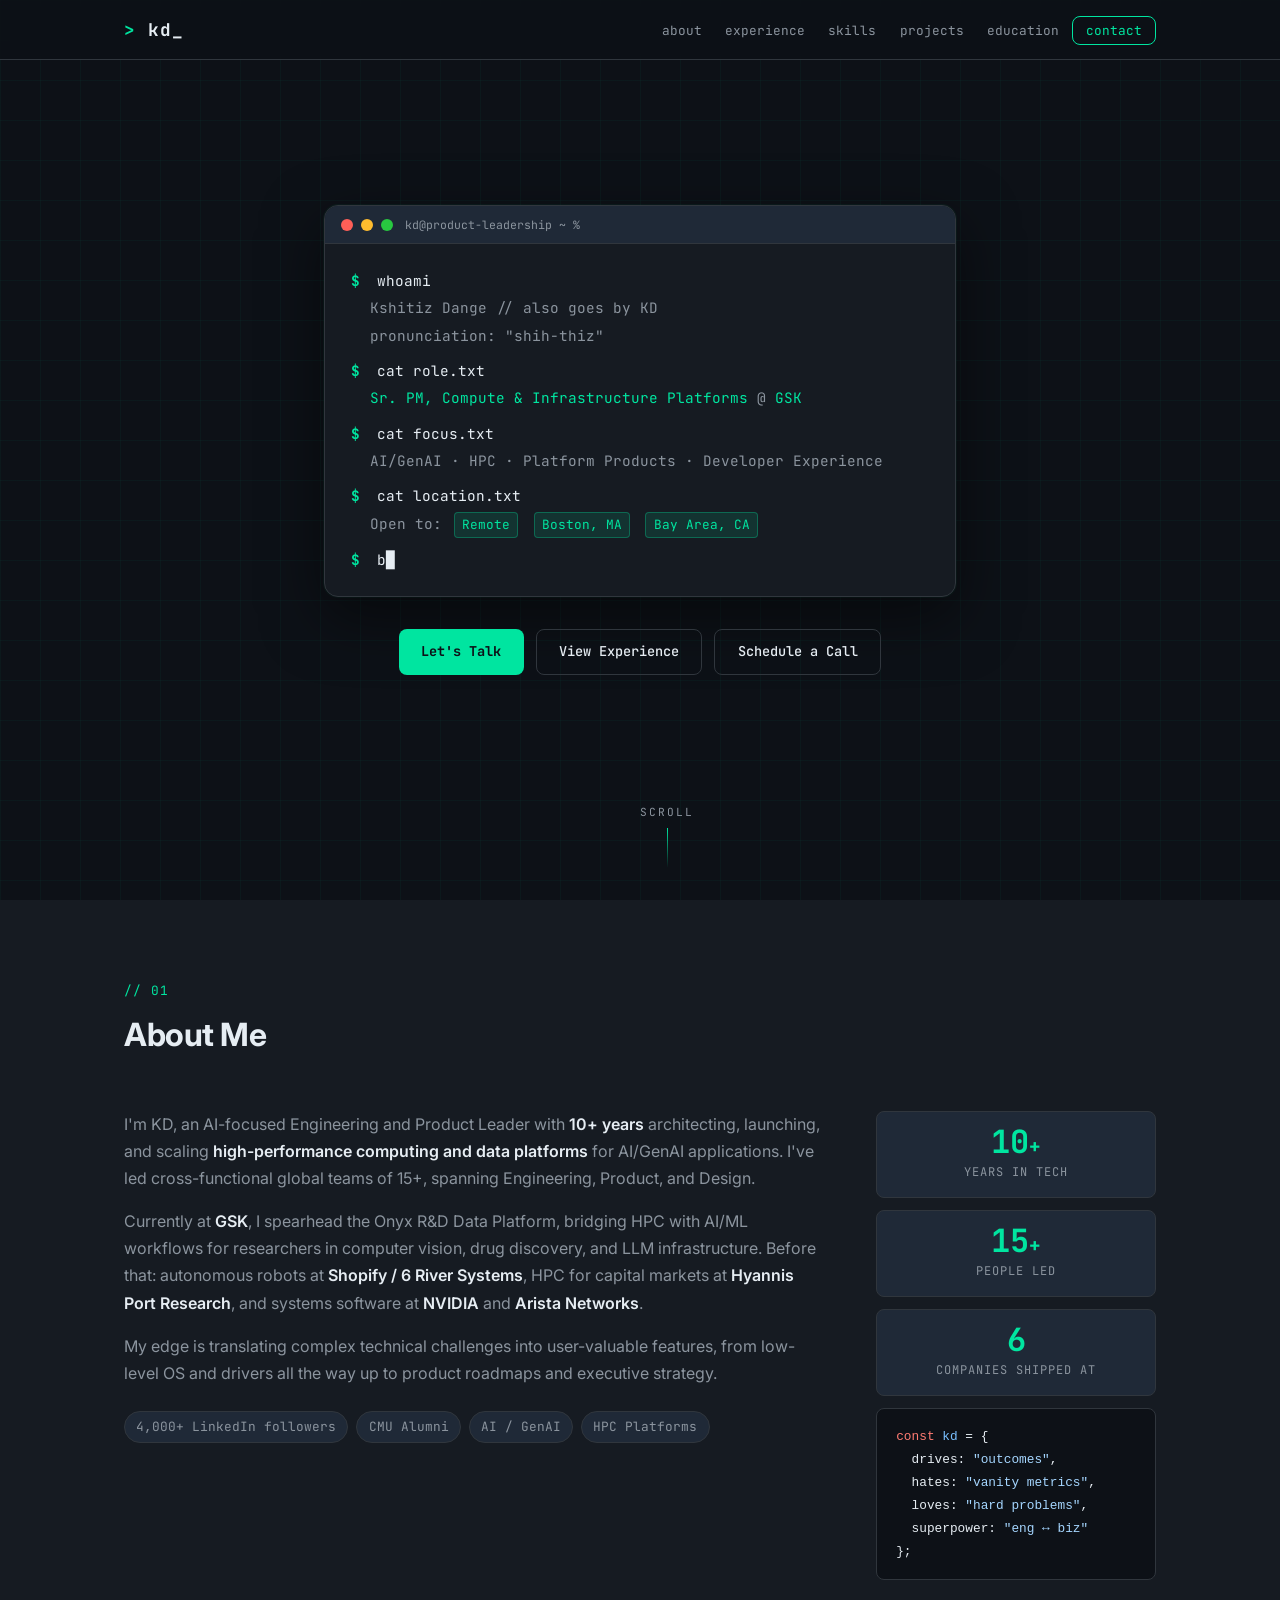
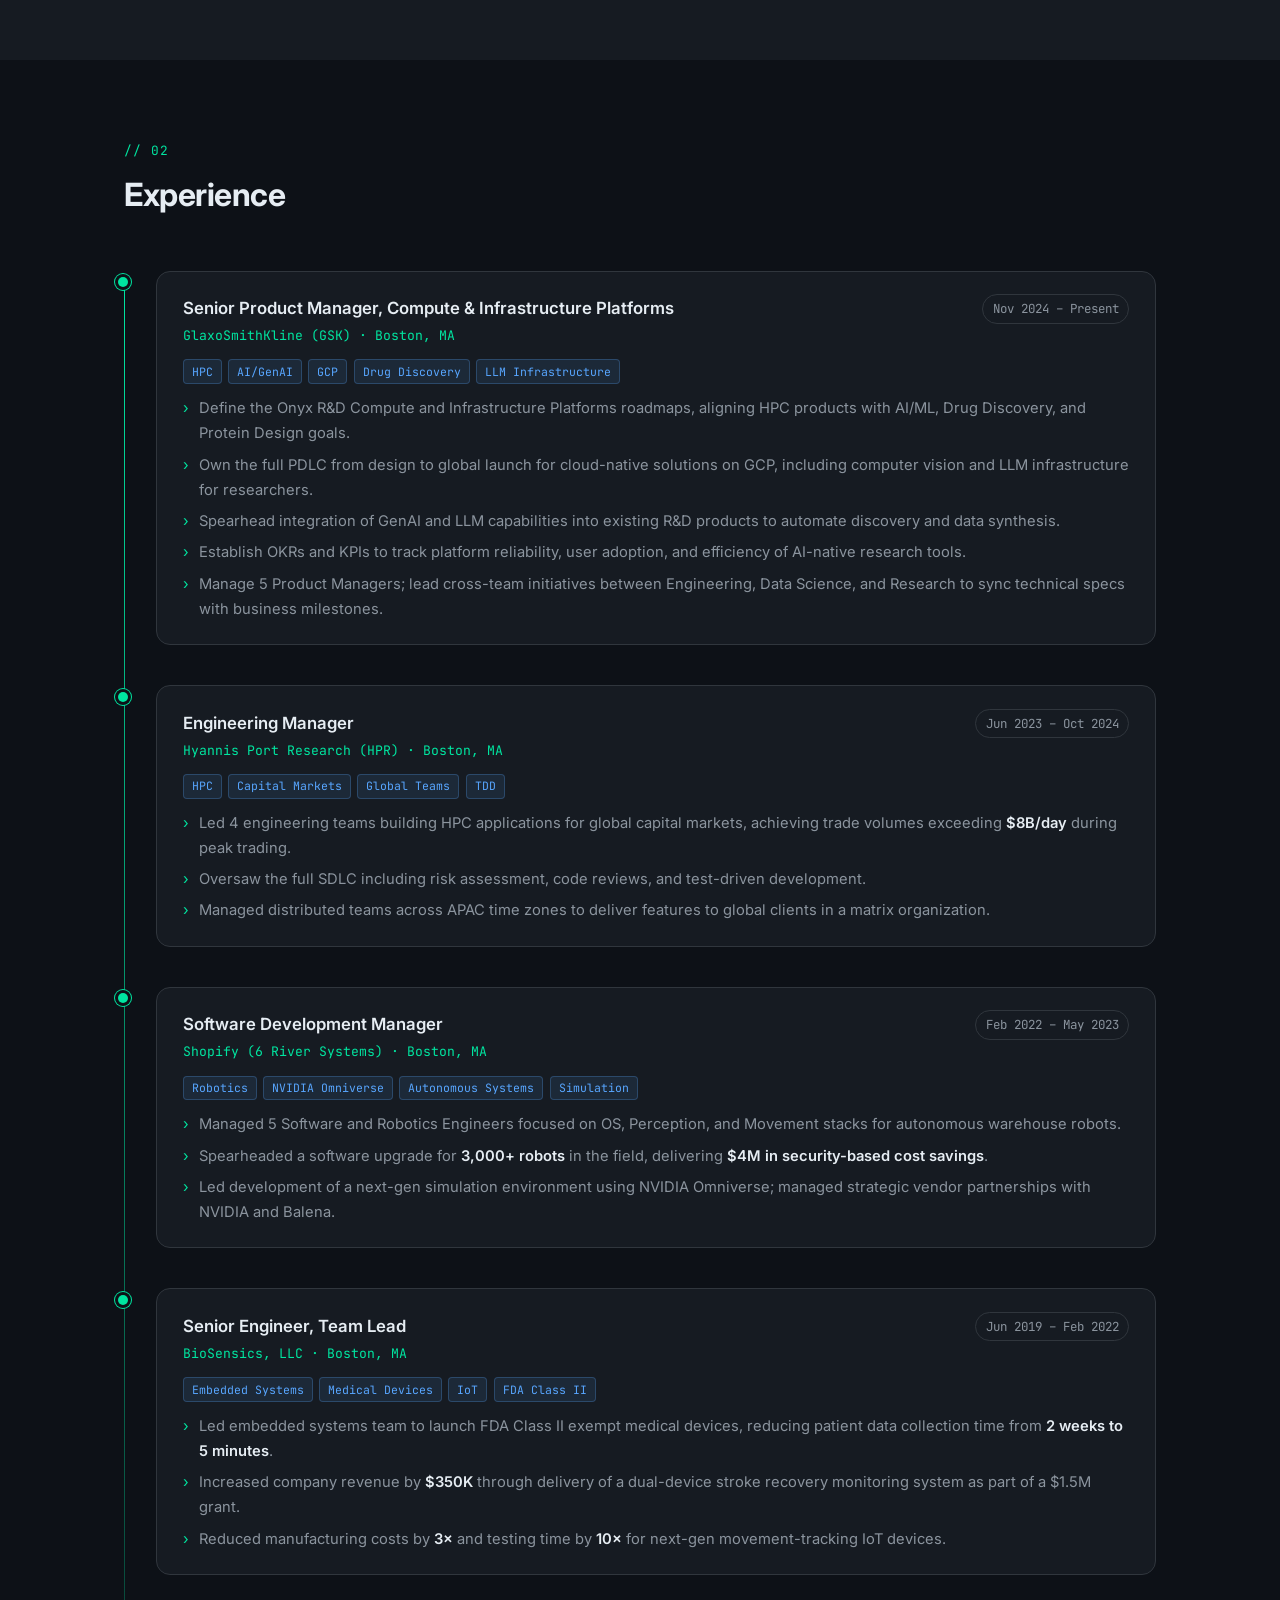
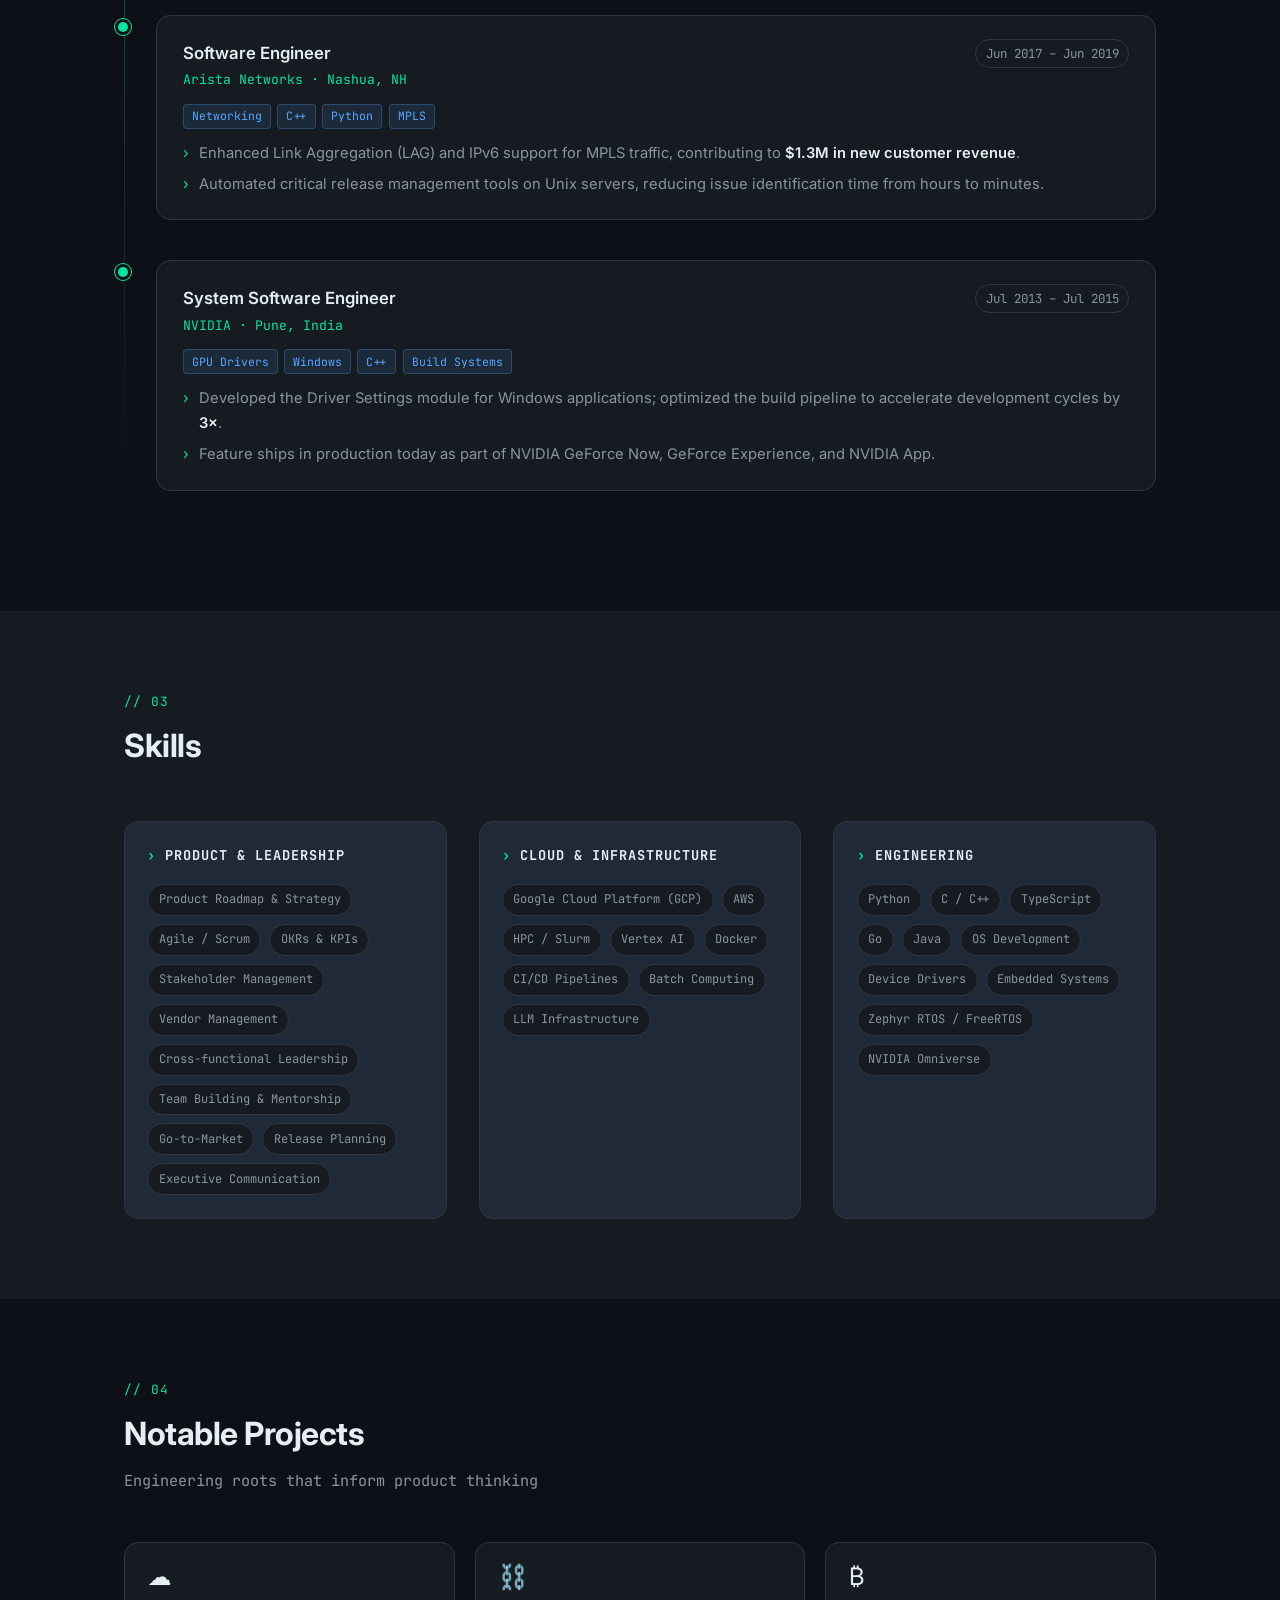
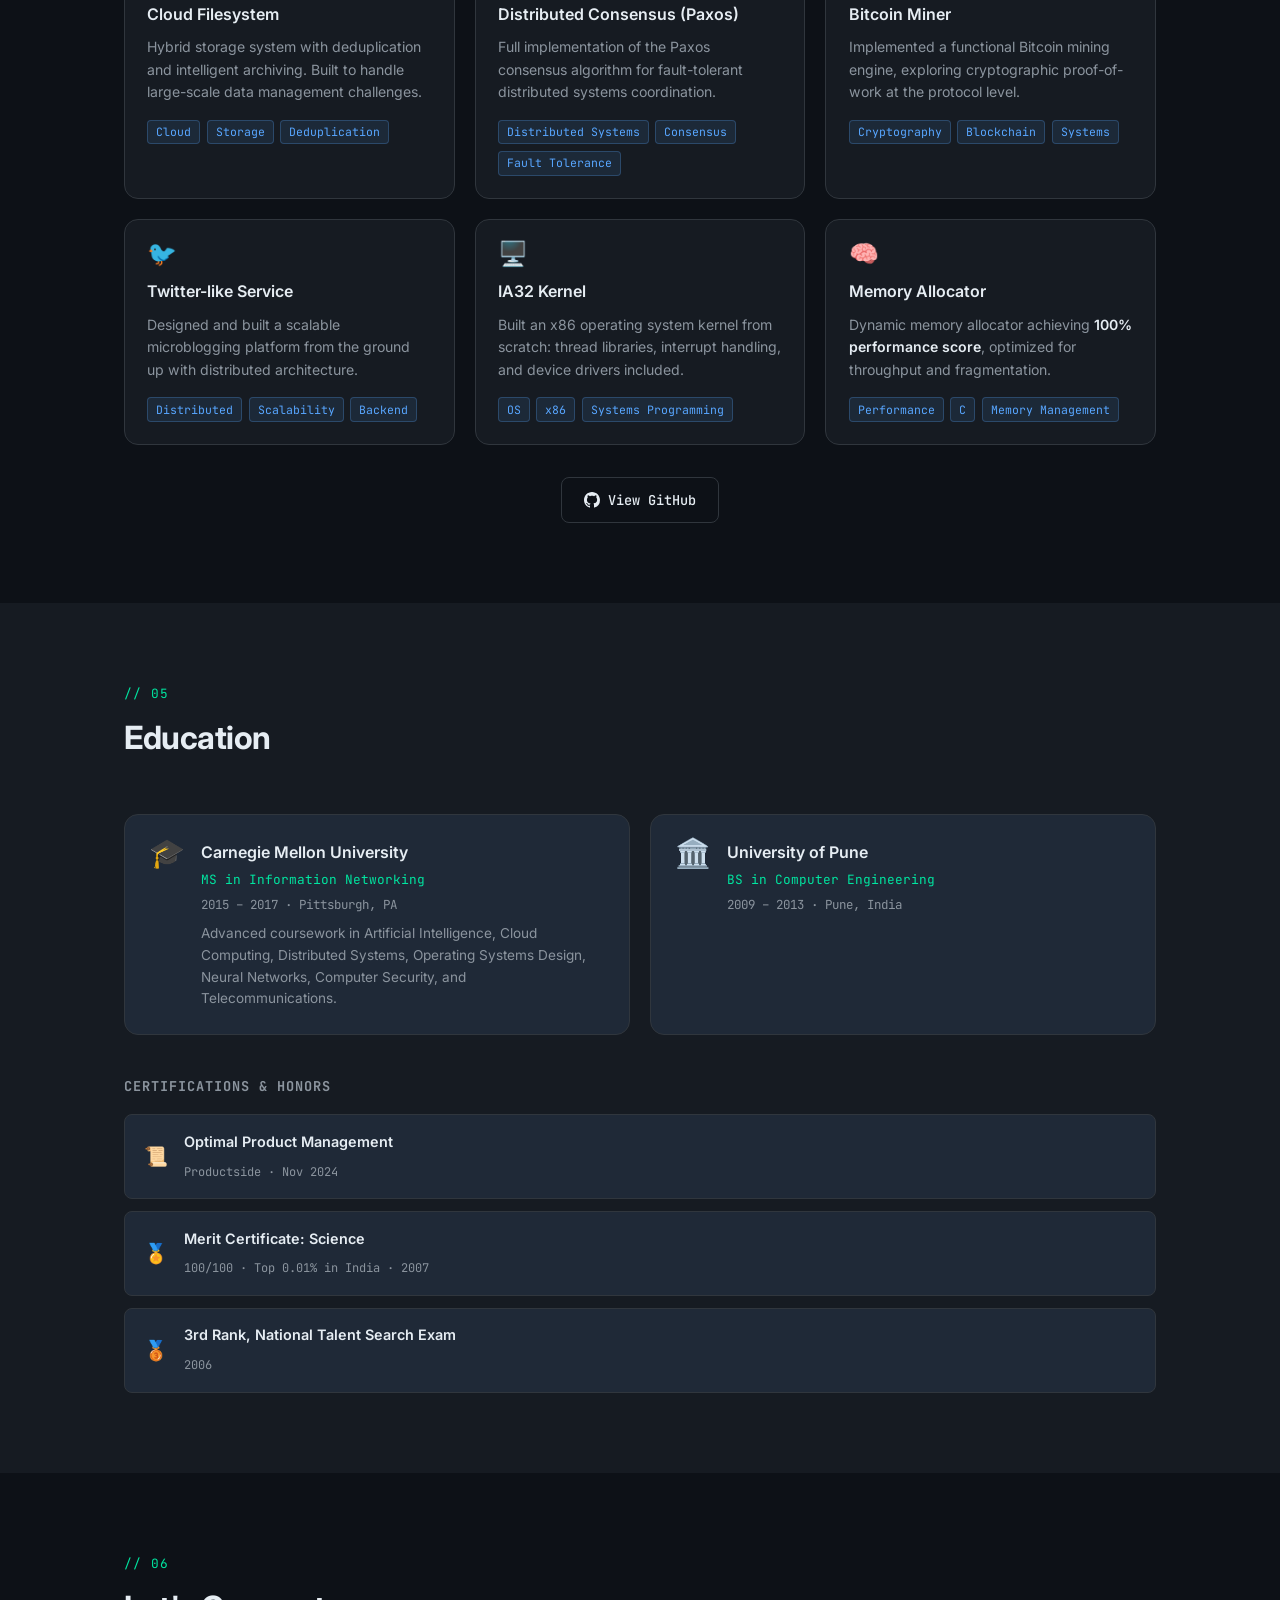
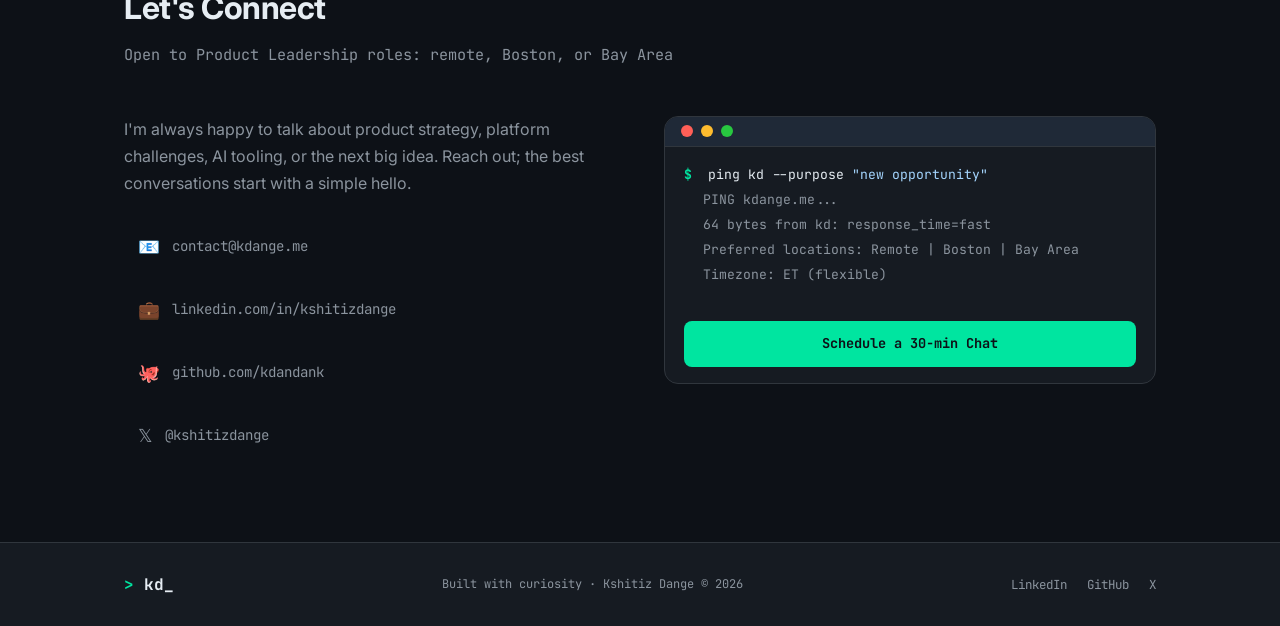
==== commit 6f516868: "getting rid of em dashes" ====
--- a/portfolio/index.html
+++ b/portfolio/index.html
@@ -1,11 +1,11 @@
 <!DOCTYPE html>
-<!-- GENERATED — do not edit directly. Edit _body.html, then run: python3 build.py -->
+<!-- GENERATED: do not edit directly. Edit _body.html, then run: python3 build.py -->
 <html lang="en">
 <head>
   <meta charset="UTF-8" />
   <meta name="viewport" content="width=device-width, initial-scale=1.0" />
-  <title>KD — Kshitiz Dange | Product Leader</title>
-  <meta name="description" content="Kshitiz Dange (KD) — Product Leader specializing in Platform Products and HPC. Open to remote, Boston, and Bay Area opportunities." />
+  <title>KD: Kshitiz Dange | Product Leader</title>
+  <meta name="description" content="Kshitiz Dange (KD), Product Leader specializing in Platform Products and HPC. Open to remote, Boston, and Bay Area opportunities." />
   <link rel="preconnect" href="https://fonts.googleapis.com" />
   <link rel="preconnect" href="https://fonts.gstatic.com" crossorigin />
   <link href="https://fonts.googleapis.com/css2?family=JetBrains+Mono:wght@300;400;500;700&family=Inter:wght@300;400;500;600;700&display=swap" rel="stylesheet" />
@@ -84,13 +84,13 @@
       <div class="about-grid">
         <div class="about-text">
           <p>
-            I'm KD — an AI-focused Engineering and Product Leader with <strong>10+ years</strong> architecting, launching, and scaling <strong>high-performance computing and data platforms</strong> for AI/GenAI applications. I've led cross-functional global teams of 15+, spanning Engineering, Product, and Design.
+            I'm KD, an AI-focused Engineering and Product Leader with <strong>10+ years</strong> architecting, launching, and scaling <strong>high-performance computing and data platforms</strong> for AI/GenAI applications. I've led cross-functional global teams of 15+, spanning Engineering, Product, and Design.
           </p>
           <p>
-            Currently at <strong>GSK</strong>, I spearhead the Onyx R&D Data Platform — bridging HPC with AI/ML workflows for researchers in computer vision, drug discovery, and LLM infrastructure. Before that: autonomous robots at <strong>Shopify / 6 River Systems</strong>, HPC for capital markets at <strong>Hyannis Port Research</strong>, and systems software at <strong>NVIDIA</strong> and <strong>Arista Networks</strong>.
+            Currently at <strong>GSK</strong>, I spearhead the Onyx R&D Data Platform, bridging HPC with AI/ML workflows for researchers in computer vision, drug discovery, and LLM infrastructure. Before that: autonomous robots at <strong>Shopify / 6 River Systems</strong>, HPC for capital markets at <strong>Hyannis Port Research</strong>, and systems software at <strong>NVIDIA</strong> and <strong>Arista Networks</strong>.
           </p>
           <p>
-            My edge is translating complex technical challenges into user-valuable features — from low-level OS and drivers all the way up to product roadmaps and executive strategy.
+            My edge is translating complex technical challenges into user-valuable features, from low-level OS and drivers all the way up to product roadmaps and executive strategy.
           </p>
           <div class="about-badges">
             <span class="badge">4,000+ LinkedIn followers</span>
@@ -399,7 +399,7 @@
         <div class="project-card">
           <div class="project-icon">🖥️</div>
           <h3>IA32 Kernel</h3>
-          <p>Built an x86 operating system kernel from scratch — thread libraries, interrupt handling, and device drivers included.</p>
+          <p>Built an x86 operating system kernel from scratch: thread libraries, interrupt handling, and device drivers included.</p>
           <div class="project-tags">
             <span class="chip">OS</span>
             <span class="chip">x86</span>
@@ -410,7 +410,7 @@
         <div class="project-card">
           <div class="project-icon">🧠</div>
           <h3>Memory Allocator</h3>
-          <p>Dynamic memory allocator achieving <strong>100% performance score</strong> — optimized for throughput and fragmentation.</p>
+          <p>Dynamic memory allocator achieving <strong>100% performance score</strong>, optimized for throughput and fragmentation.</p>
           <div class="project-tags">
             <span class="chip">Performance</span>
             <span class="chip">C</span>
@@ -471,14 +471,14 @@
           <div class="cert-card">
             <span class="cert-icon">🏅</span>
             <div>
-              <strong>Merit Certificate — Science</strong>
+              <strong>Merit Certificate: Science</strong>
               <span class="cert-source">100/100 · Top 0.01% in India · 2007</span>
             </div>
           </div>
           <div class="cert-card">
             <span class="cert-icon">🥉</span>
             <div>
-              <strong>3rd Rank — National Talent Search Exam</strong>
+              <strong>3rd Rank, National Talent Search Exam</strong>
               <span class="cert-source">2006</span>
             </div>
           </div>
@@ -493,11 +493,11 @@
       <div class="section-header">
         <span class="section-tag">// 06</span>
         <h2>Let's Connect</h2>
-        <span class="section-sub">Open to Product Leadership roles — remote, Boston, or Bay Area</span>
+        <span class="section-sub">Open to Product Leadership roles: remote, Boston, or Bay Area</span>
       </div>
       <div class="contact-grid">
         <div class="contact-left">
-          <p>I'm always happy to talk about product strategy, platform challenges, AI tooling, or the next big idea. Reach out — the best conversations start with a simple hello.</p>
+          <p>I'm always happy to talk about product strategy, platform challenges, AI tooling, or the next big idea. Reach out; the best conversations start with a simple hello.</p>
           <div class="contact-links">
             <a href="mailto:contact@kdange.me" class="contact-link">
               <span class="contact-link-icon">📧</span>
--- a/portfolio/style.css
+++ b/portfolio/style.css
@@ -3,7 +3,7 @@
 Theme URI:   https://kdange.me
 Author:      Kshitiz Dange
 Author URI:  https://kdange.me
-Description: Single-page portfolio for Kshitiz Dange — Product Leader
+Description: Single-page portfolio for Kshitiz Dange, Product Leader
 Version:     1.0.0
 License:     Private
 Text Domain: kd-portfolio
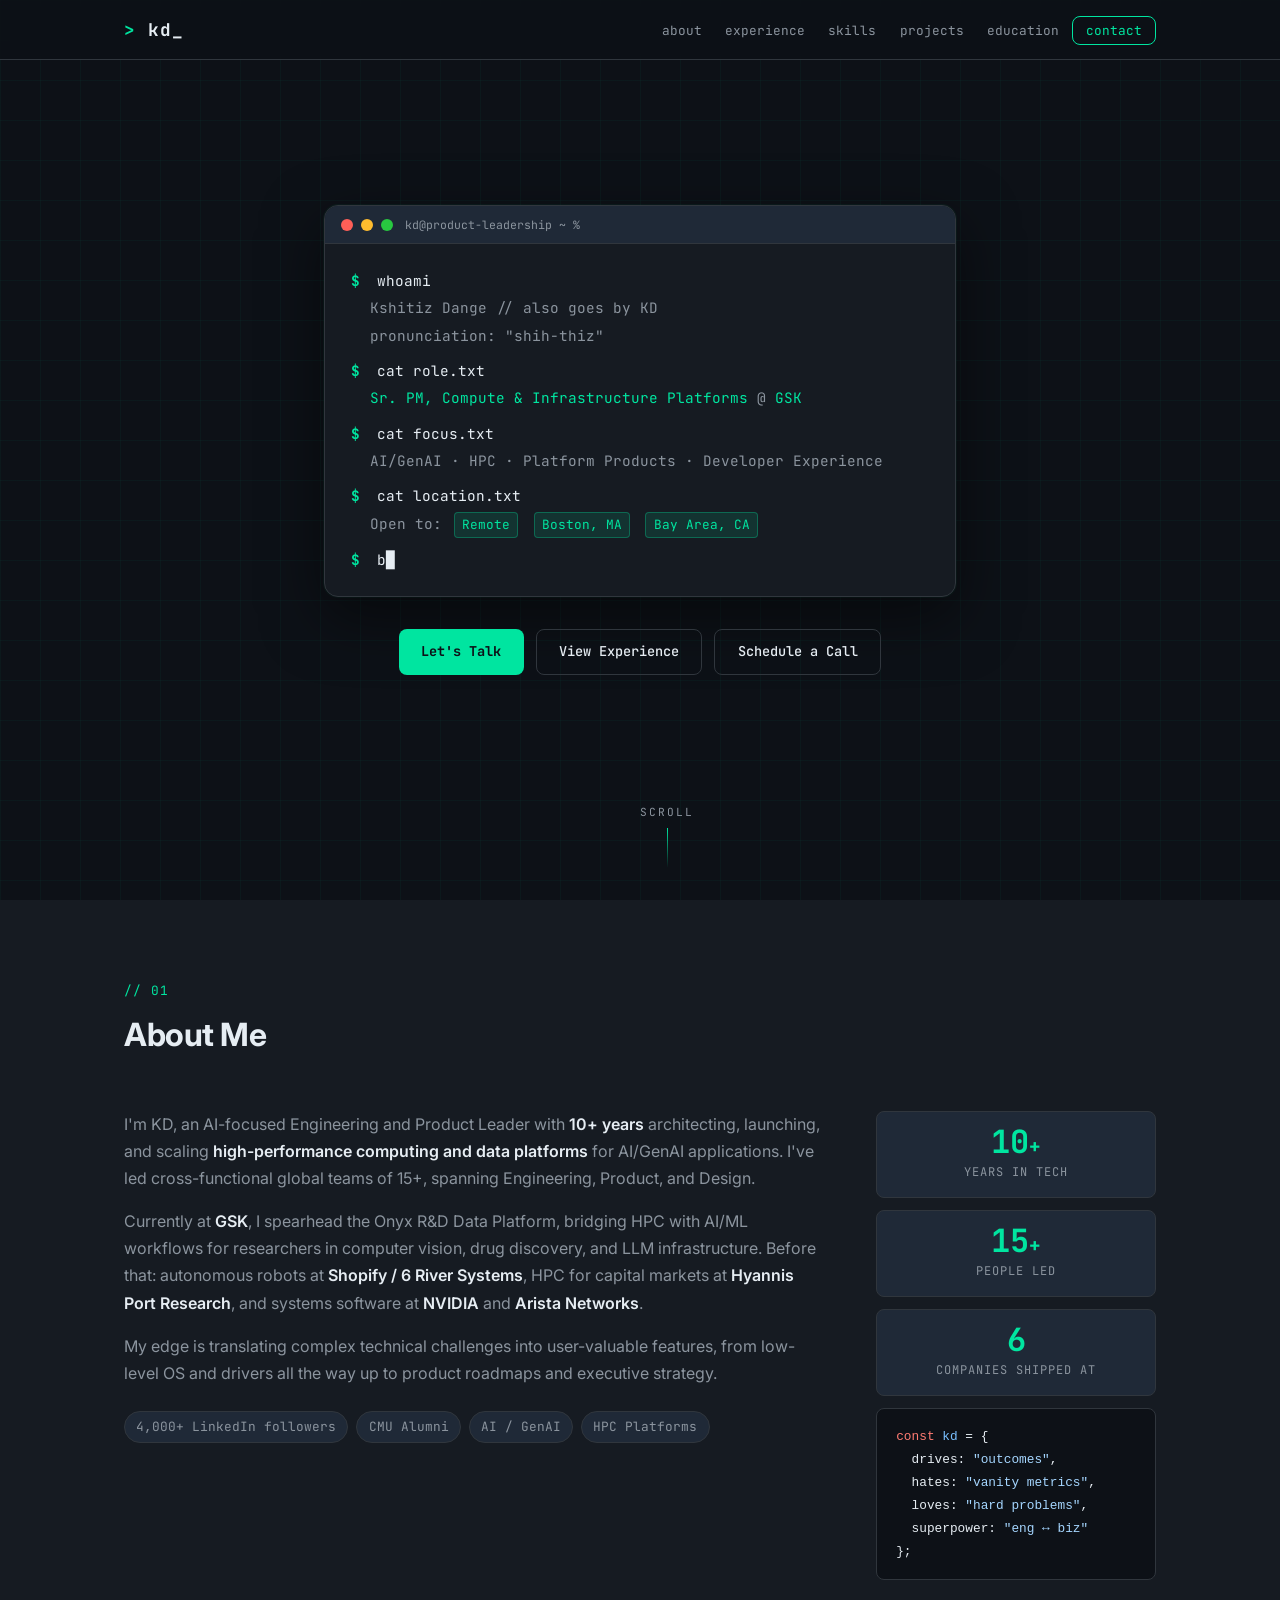
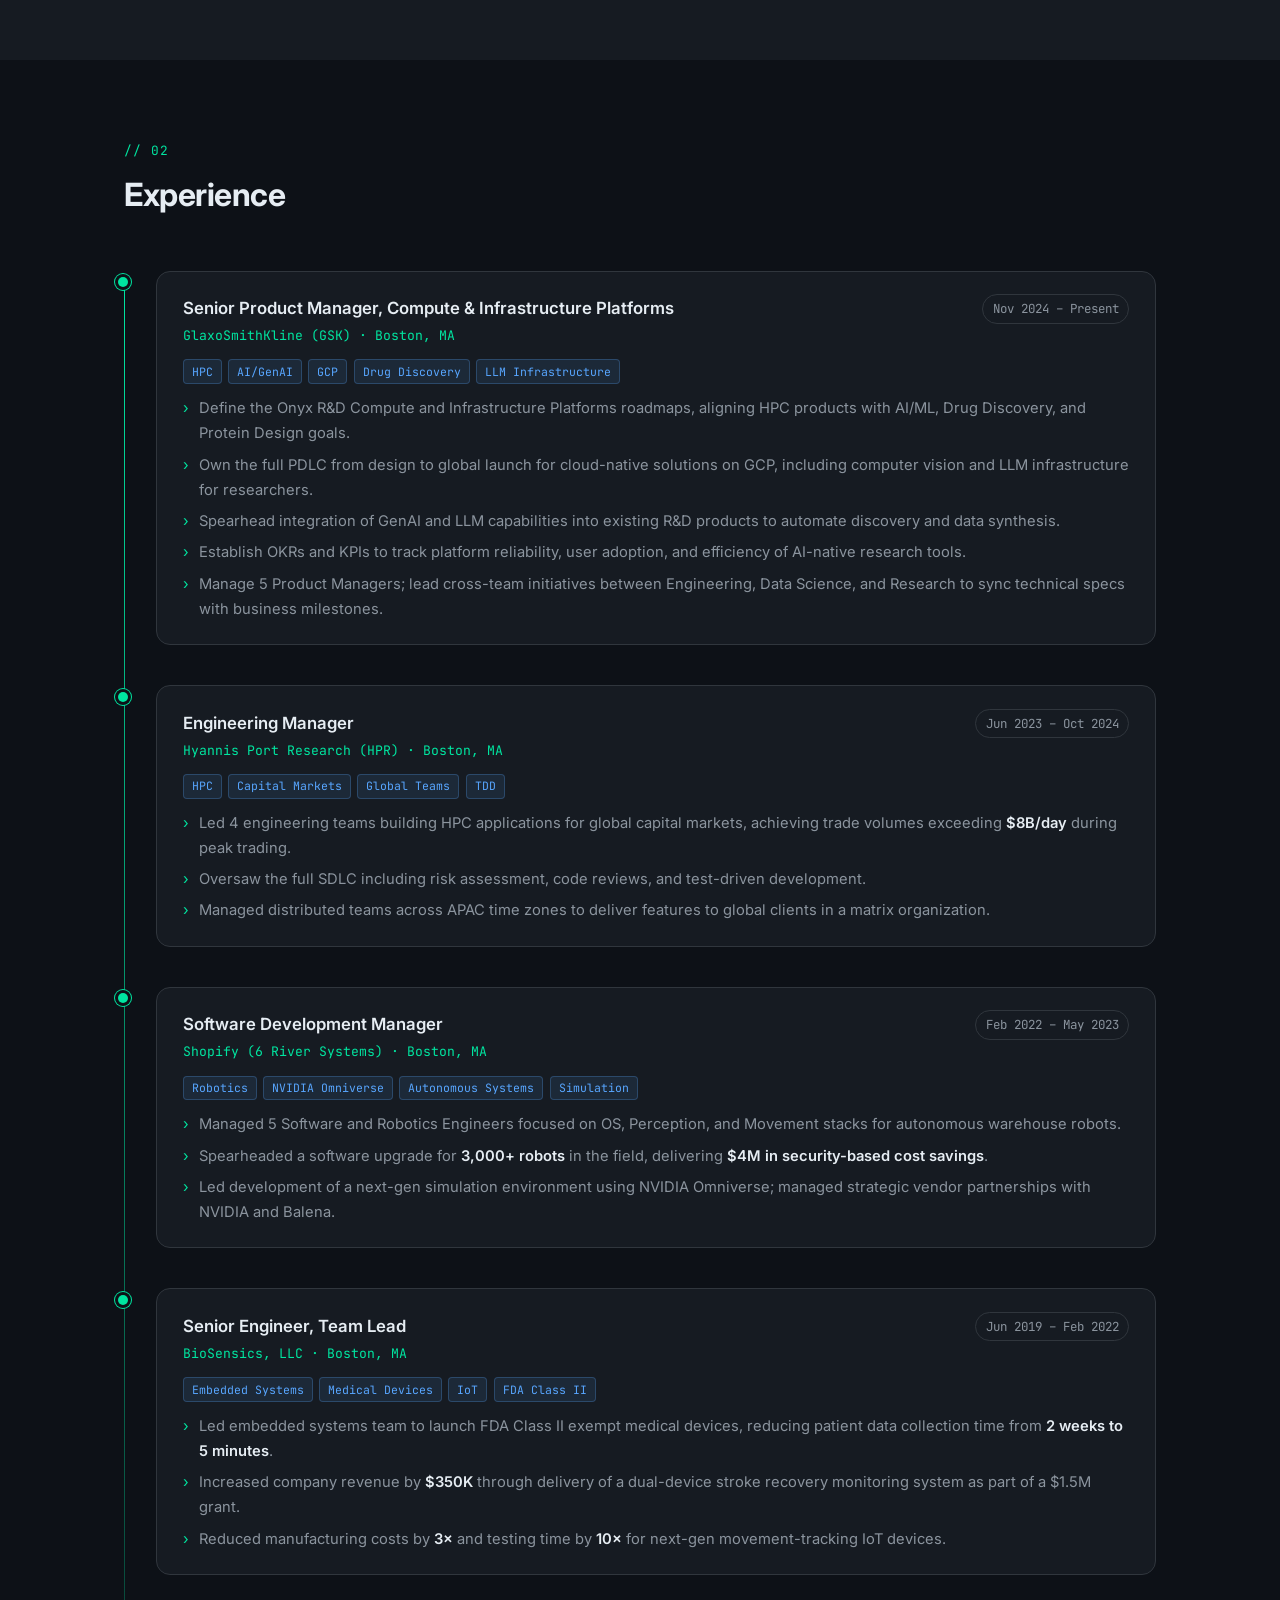
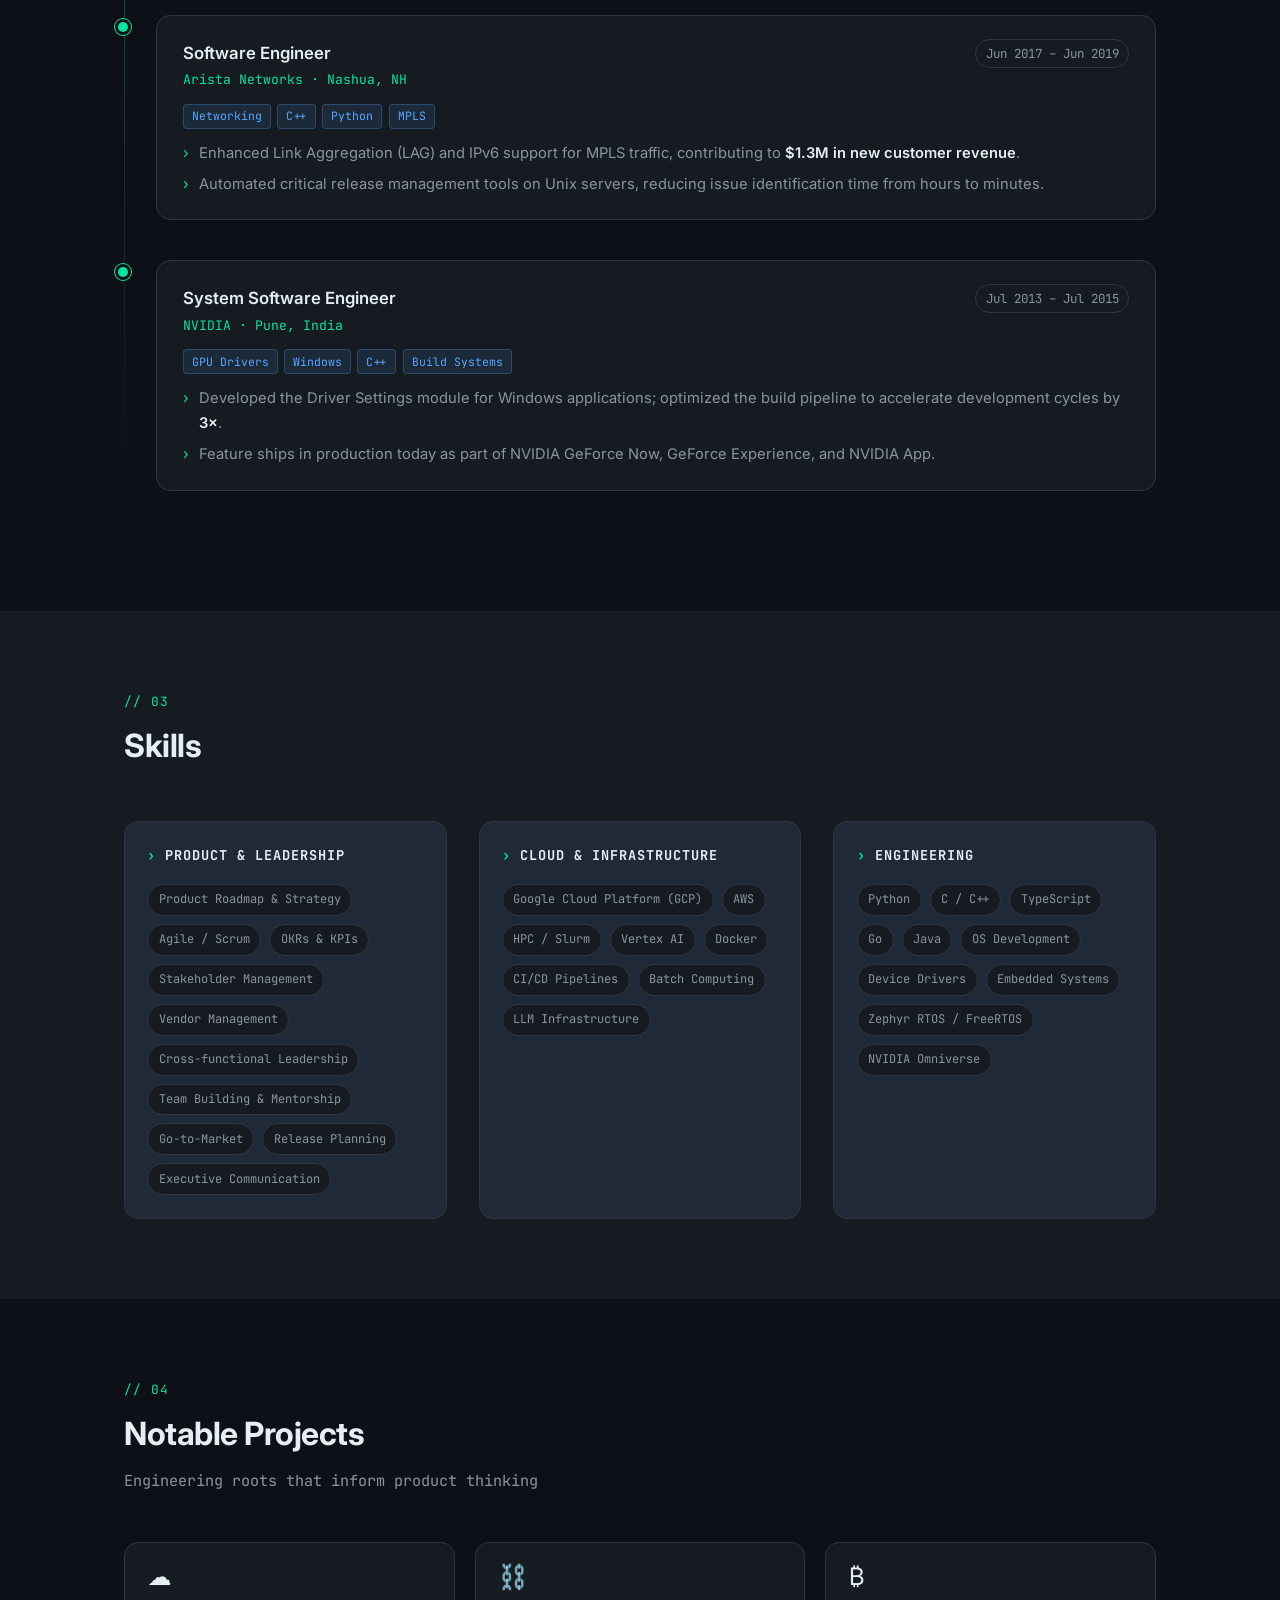
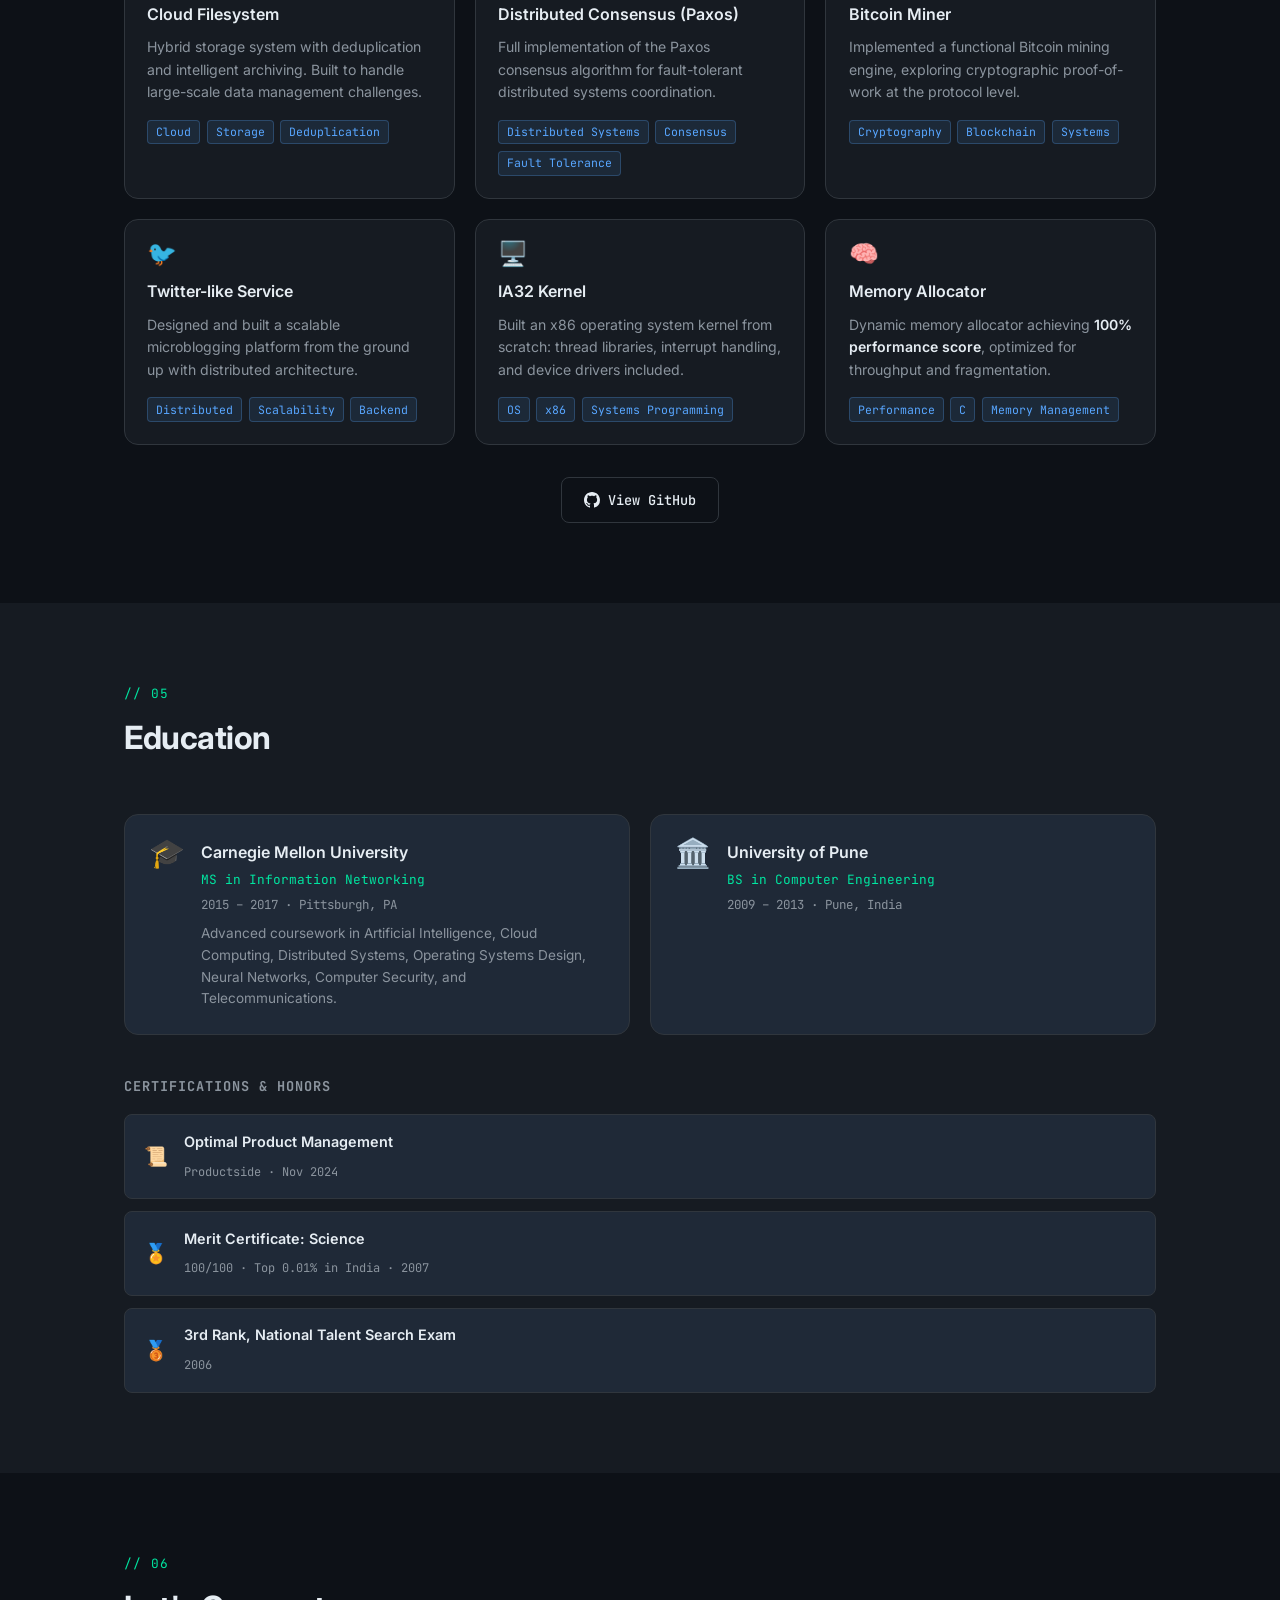
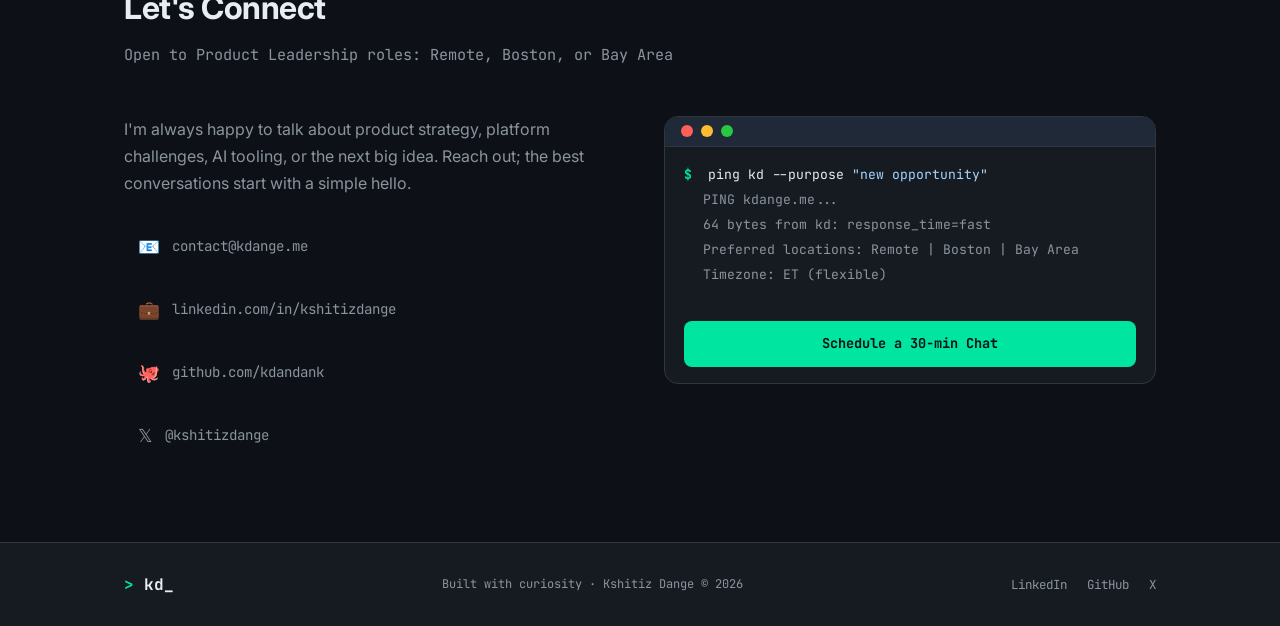
==== commit 536b242c: "fix:capitalized text" ====
--- a/portfolio/index.html
+++ b/portfolio/index.html
@@ -493,7 +493,7 @@
       <div class="section-header">
         <span class="section-tag">// 06</span>
         <h2>Let's Connect</h2>
-        <span class="section-sub">Open to Product Leadership roles: remote, Boston, or Bay Area</span>
+        <span class="section-sub">Open to Product Leadership roles: Remote, Boston, or Bay Area</span>
       </div>
       <div class="contact-grid">
         <div class="contact-left">
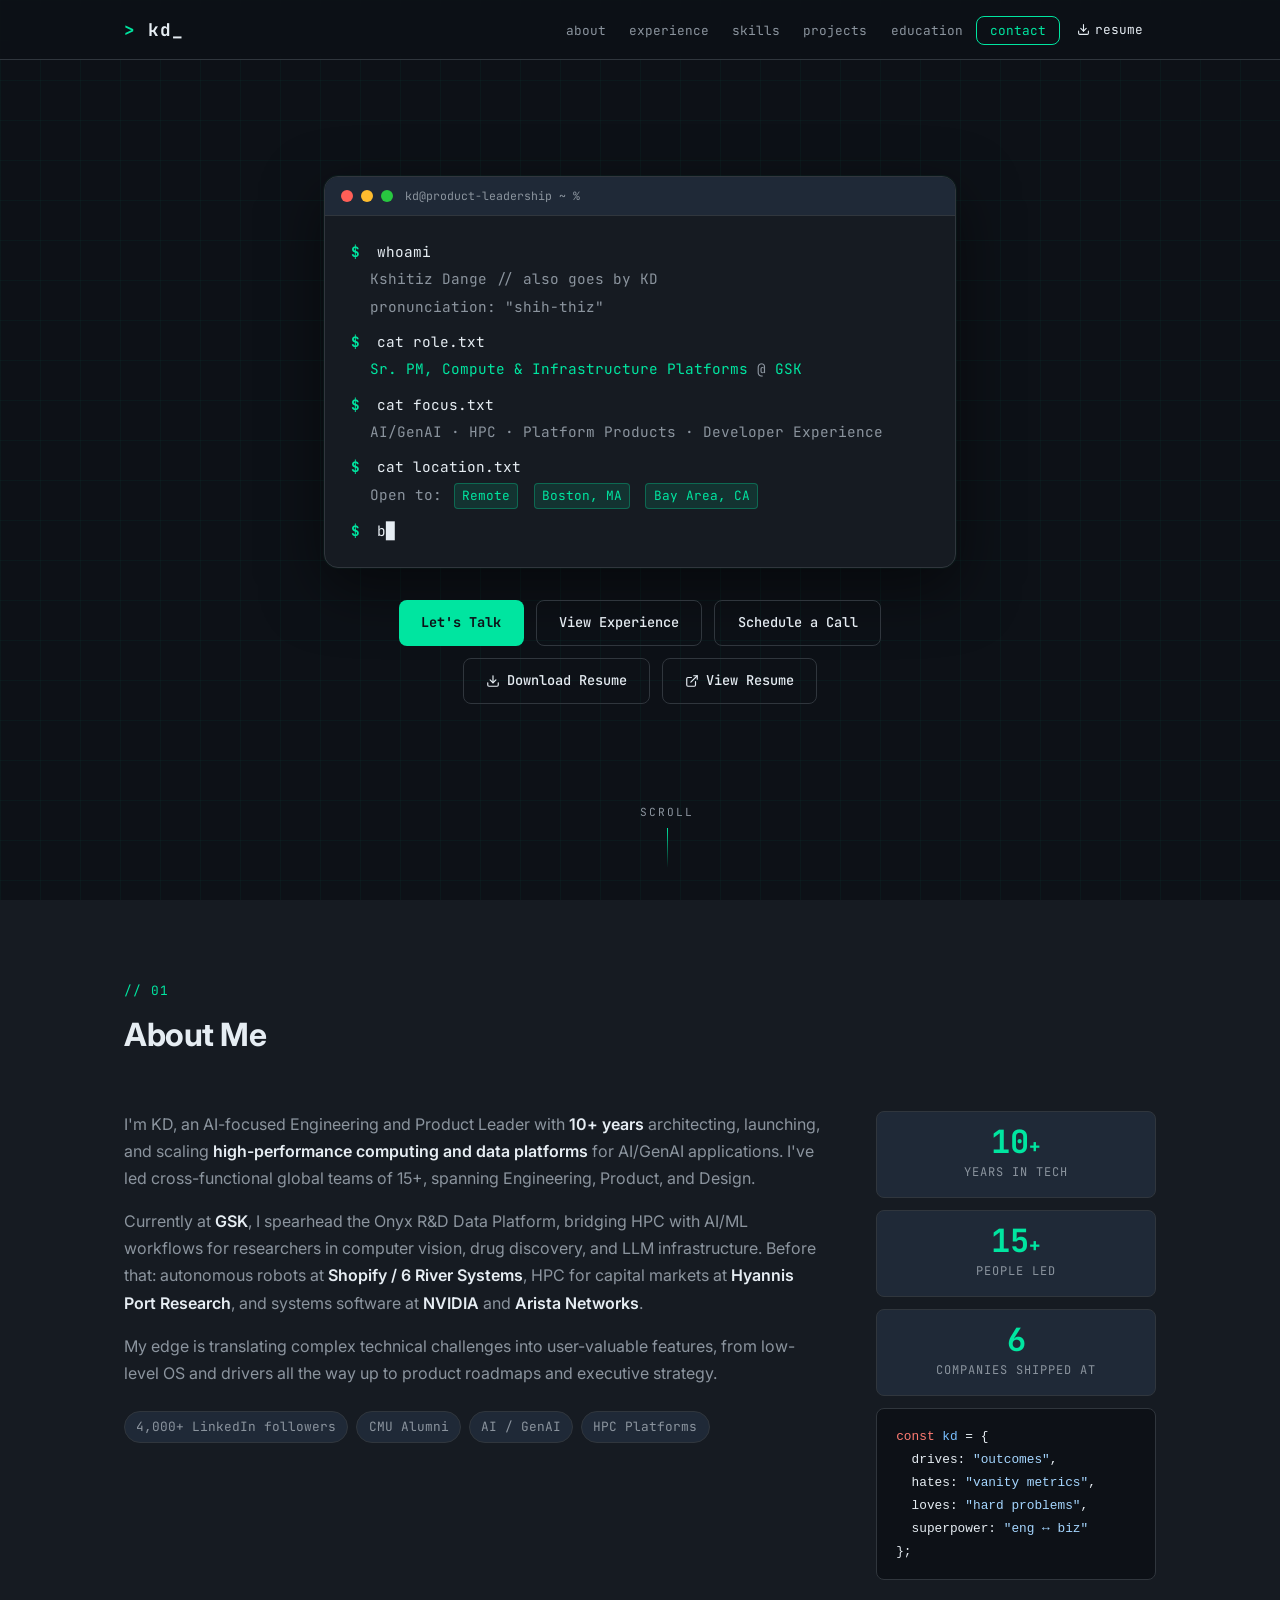
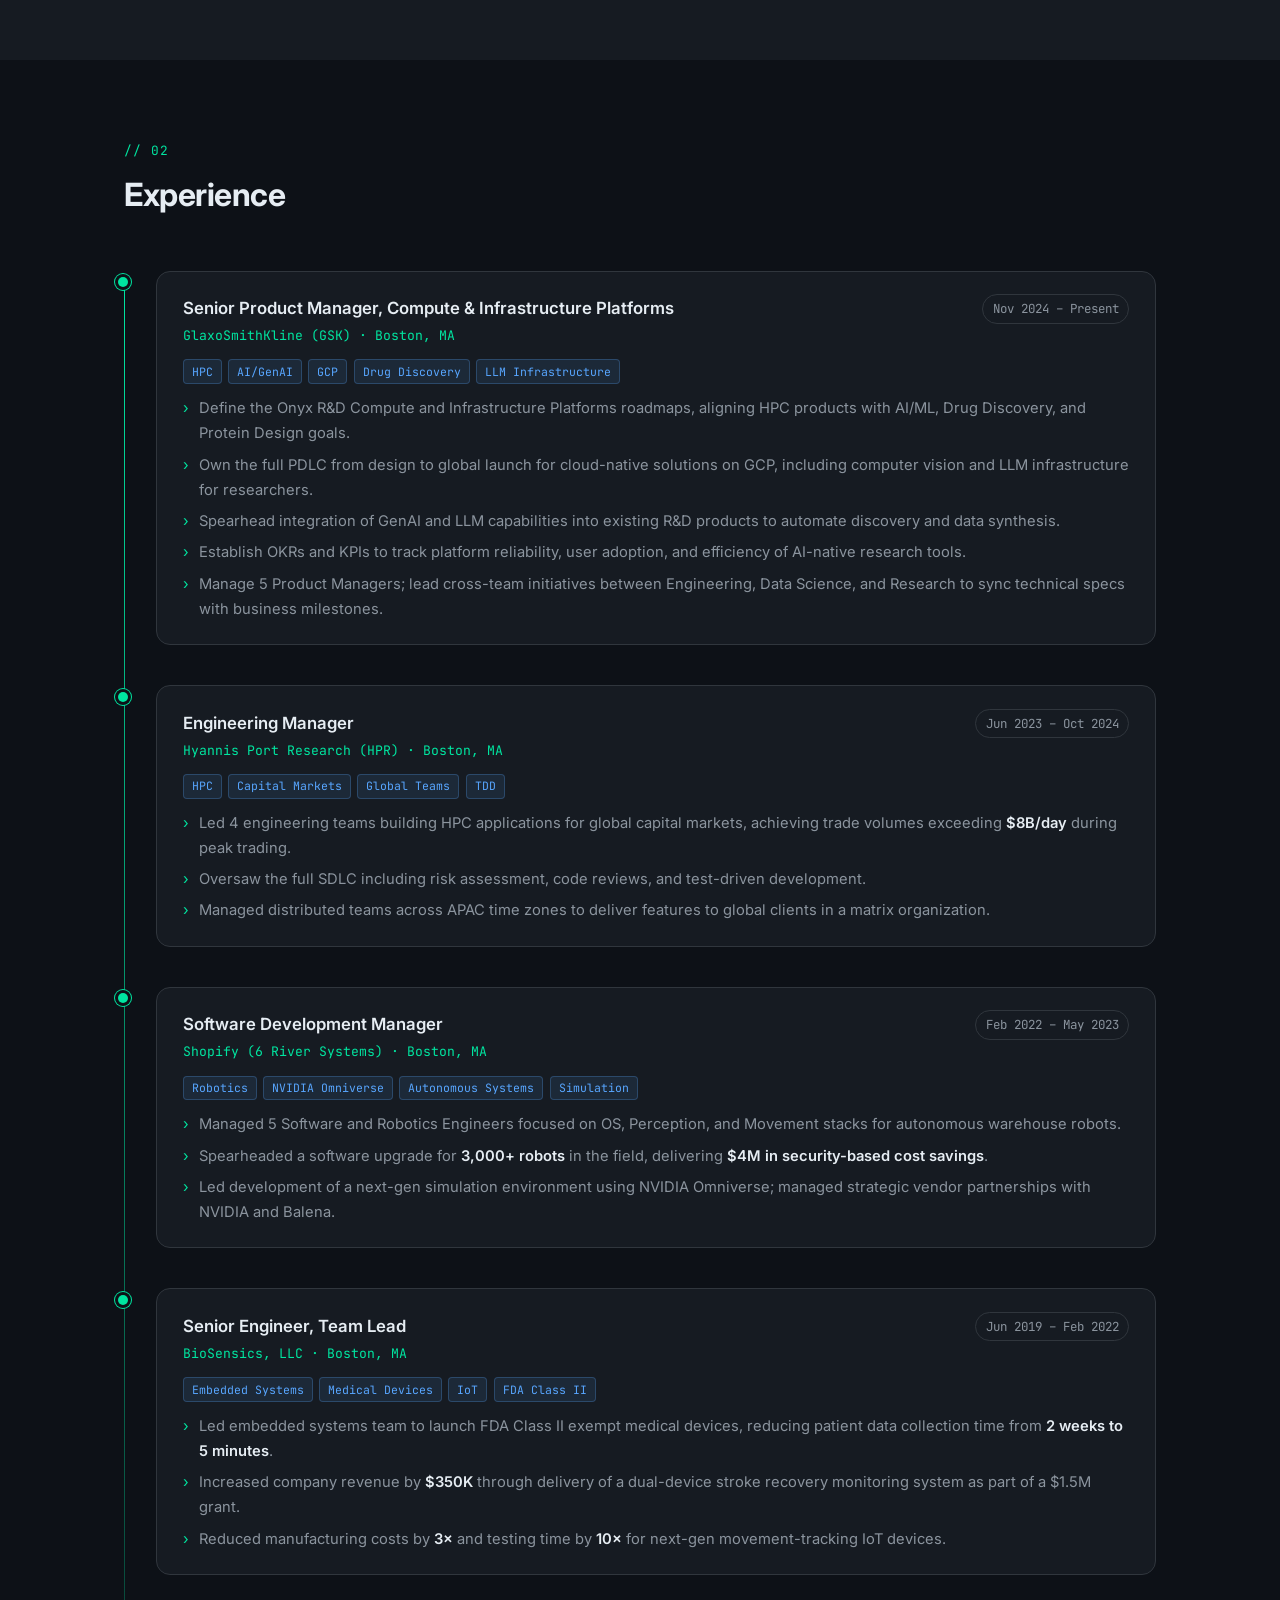
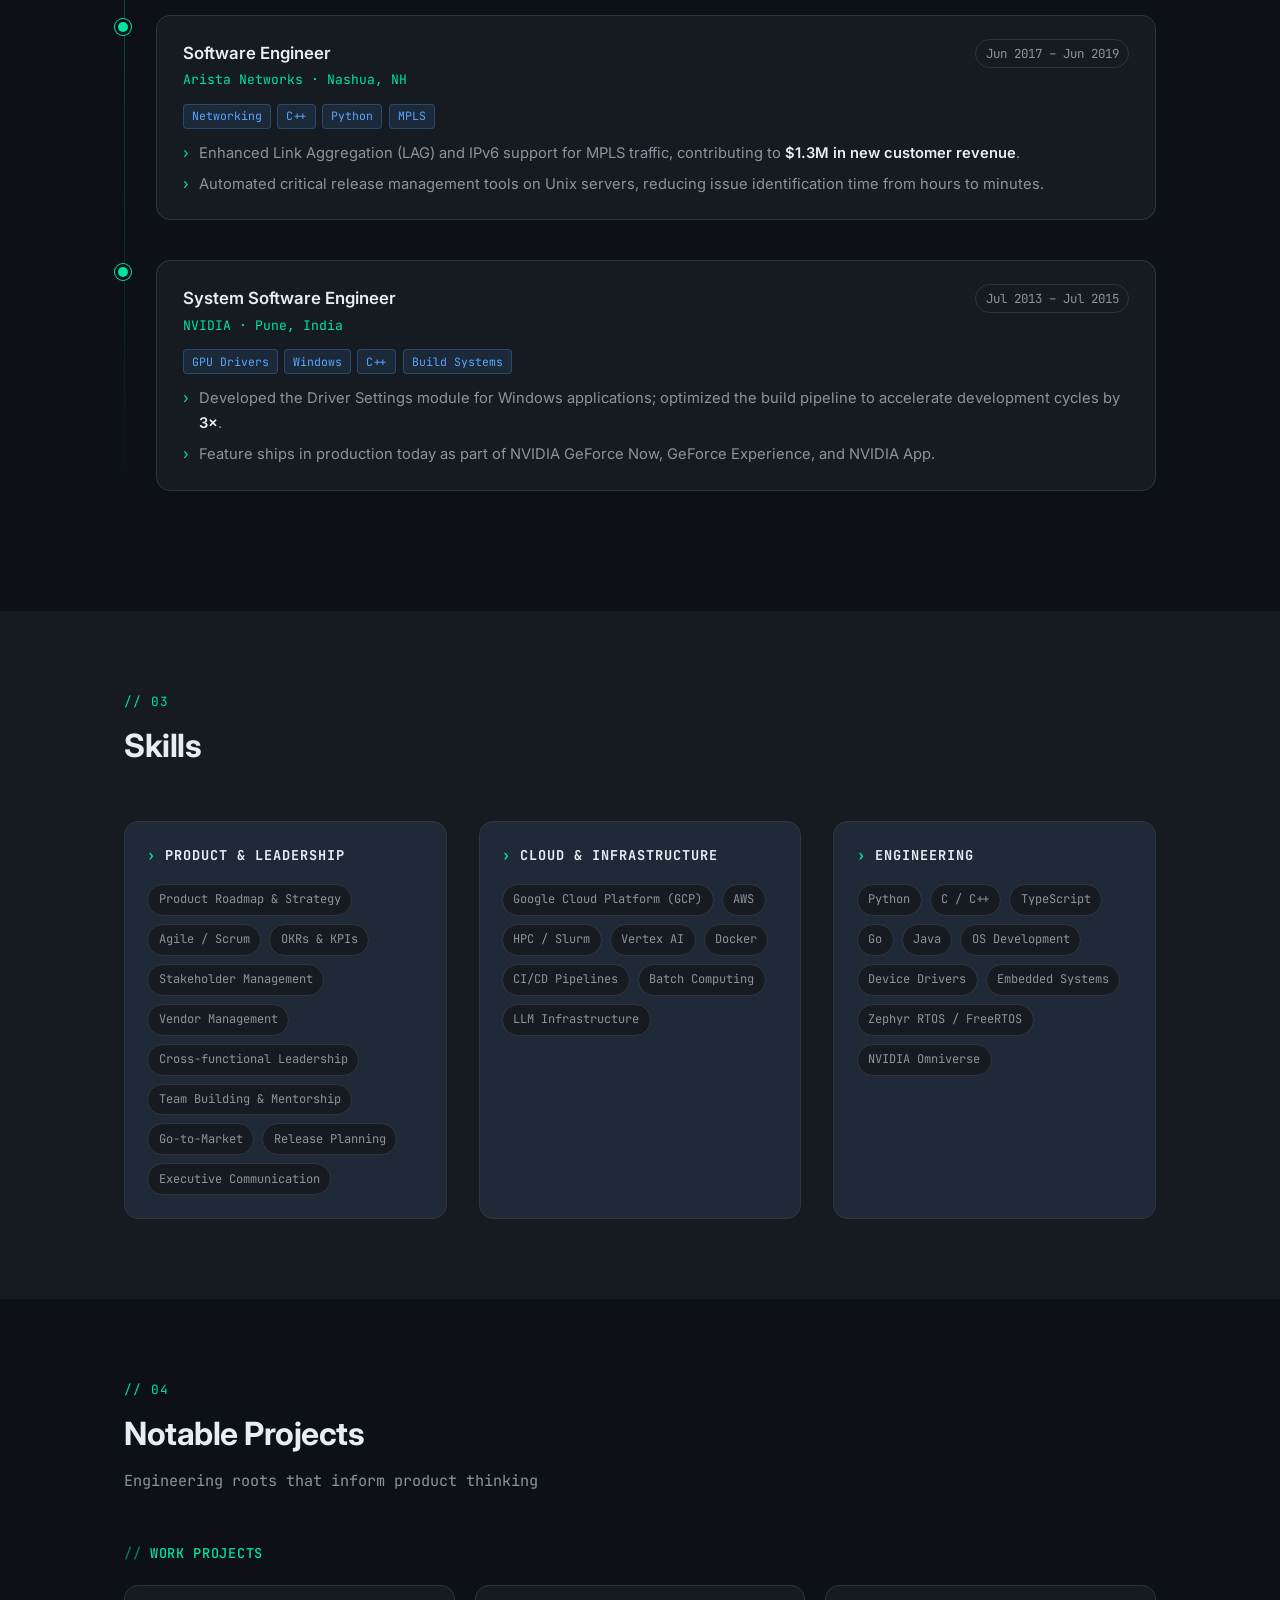
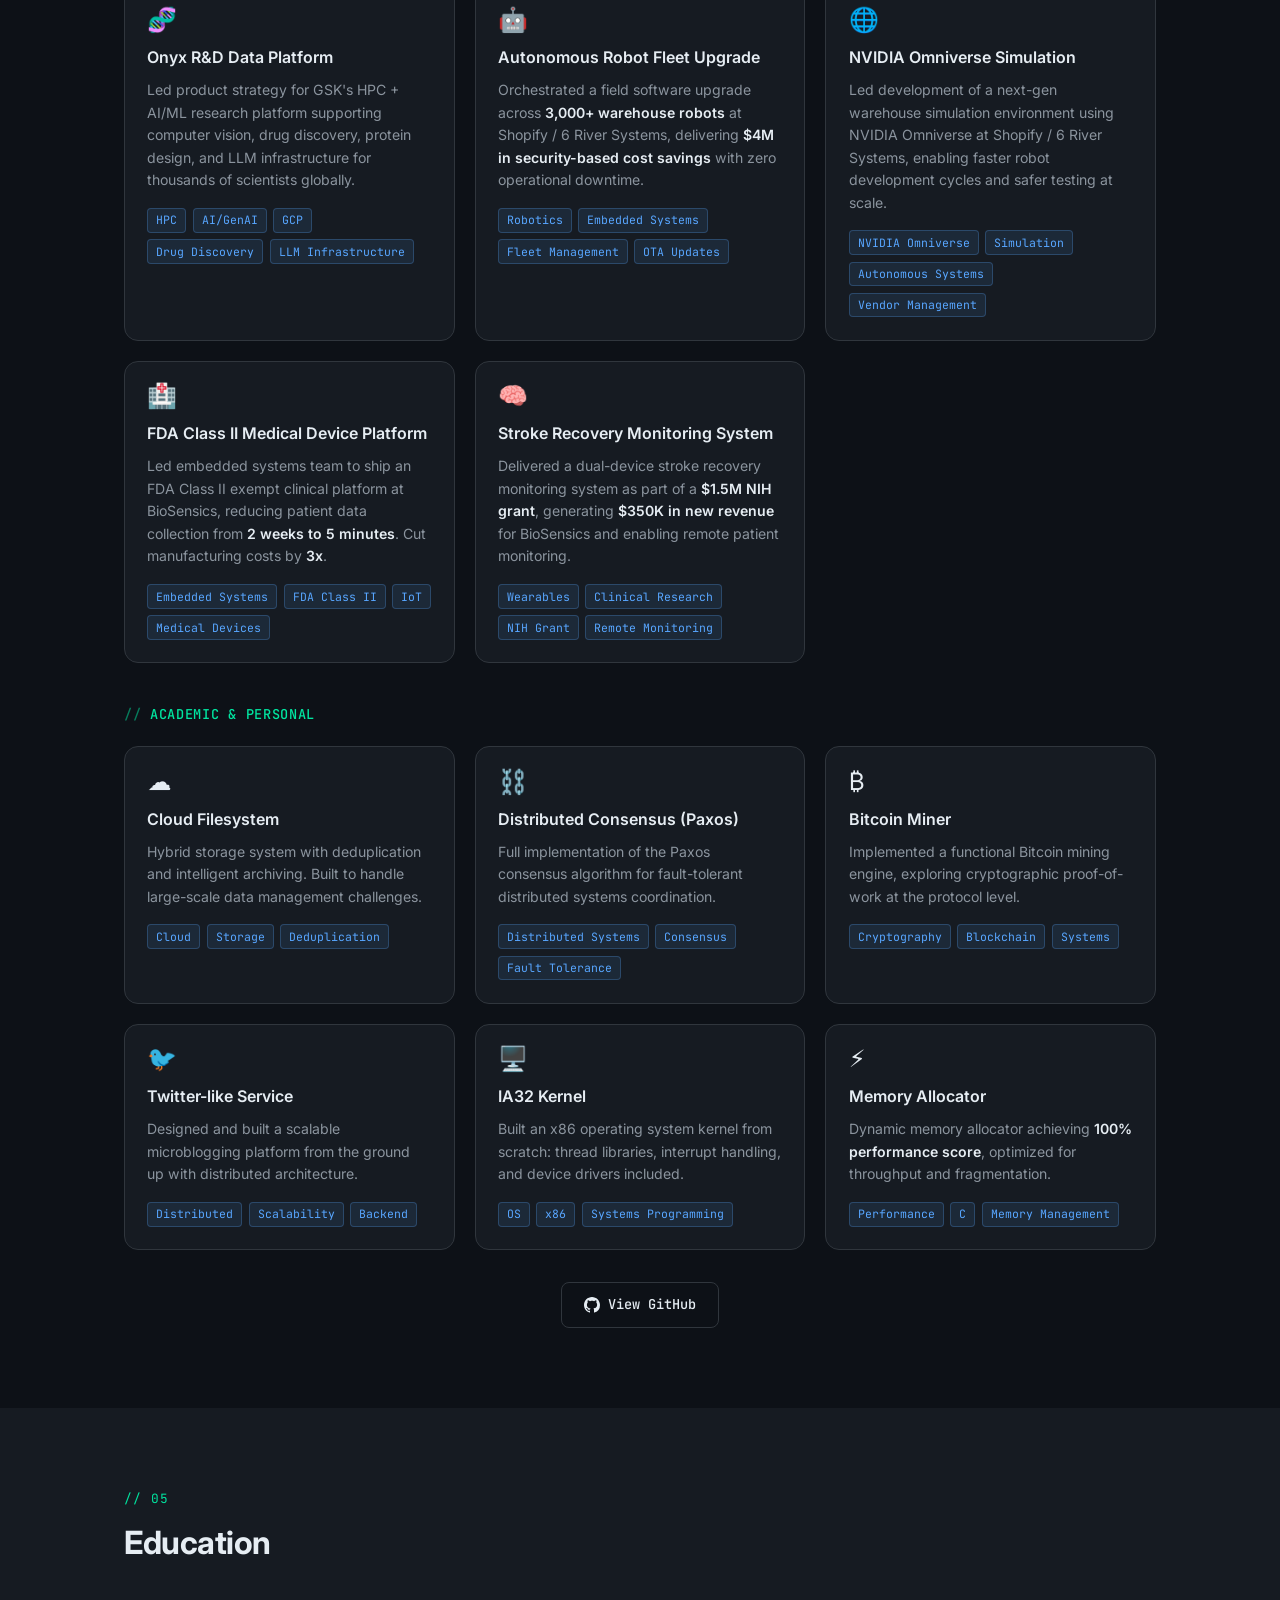
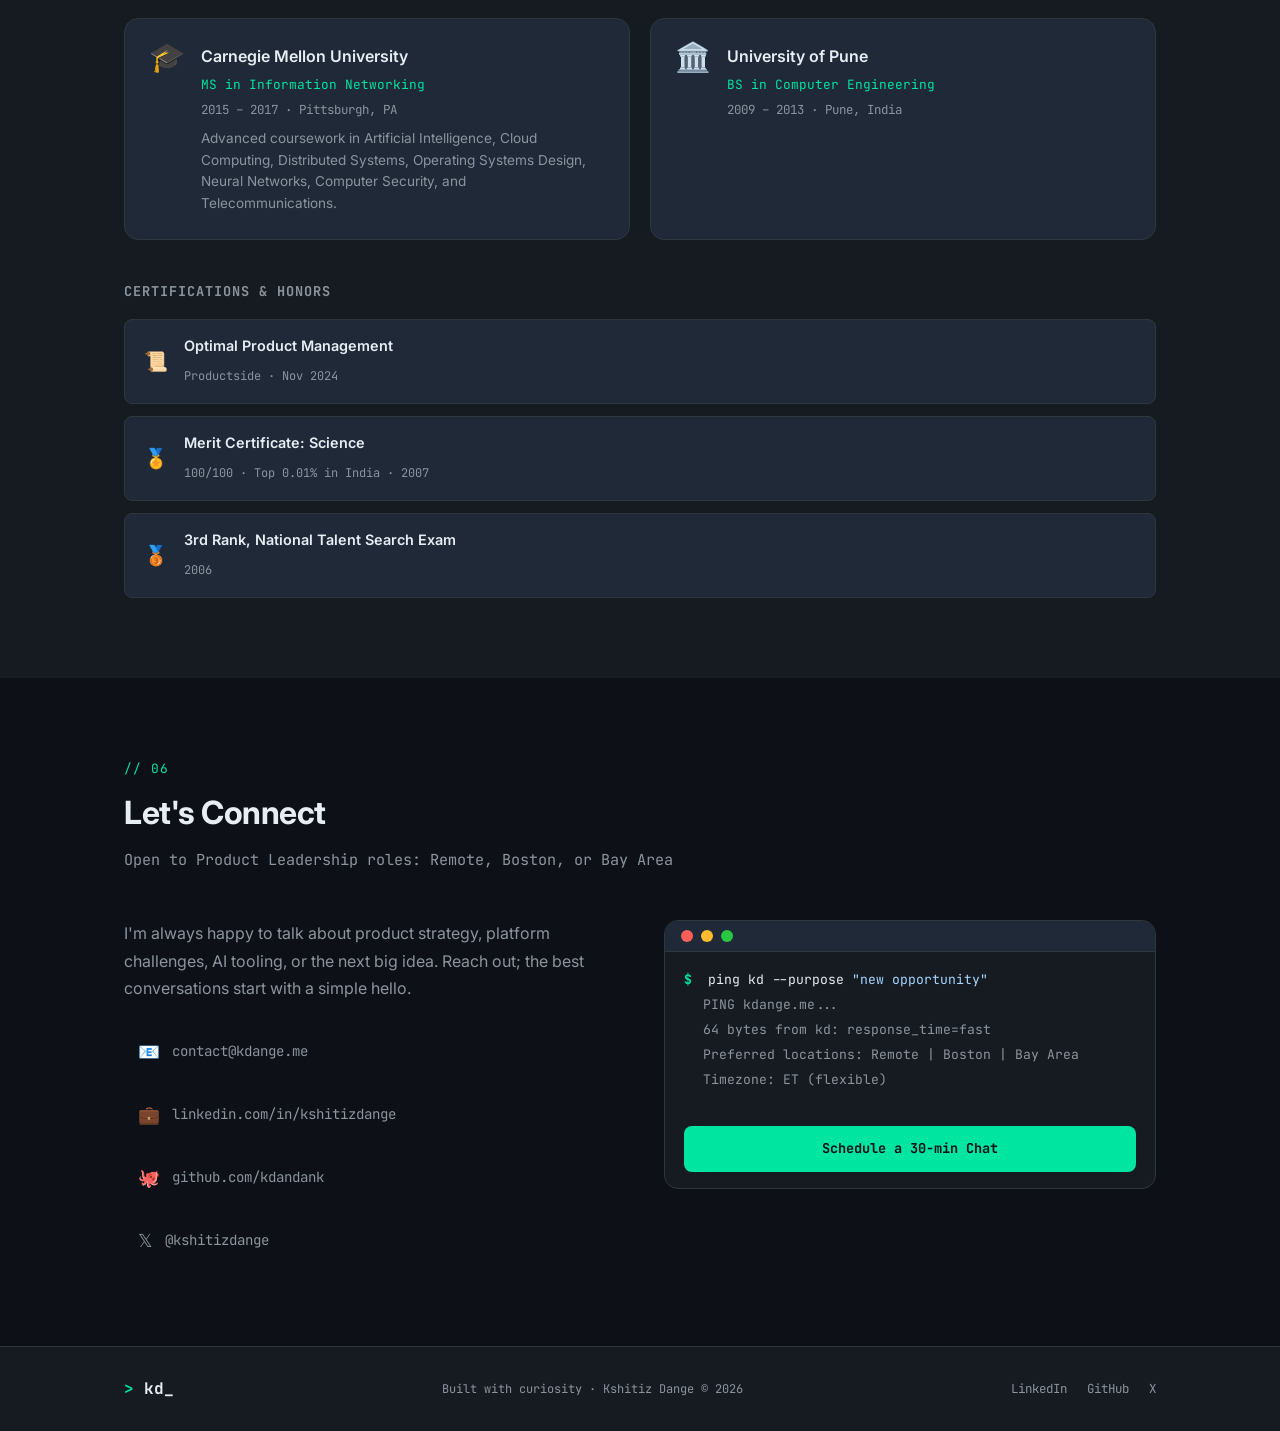
==== commit 1366fe55: "Added resume, favicon, updated header, download resume" ====
--- a/portfolio/index.html
+++ b/portfolio/index.html
@@ -4,11 +4,12 @@
 <head>
   <meta charset="UTF-8" />
   <meta name="viewport" content="width=device-width, initial-scale=1.0" />
-  <title>KD: Kshitiz Dange | Product Leader</title>
+  <title>Kshitiz Dange | Product Leader</title>
   <meta name="description" content="Kshitiz Dange (KD), Product Leader specializing in Platform Products and HPC. Open to remote, Boston, and Bay Area opportunities." />
   <link rel="preconnect" href="https://fonts.googleapis.com" />
   <link rel="preconnect" href="https://fonts.gstatic.com" crossorigin />
   <link href="https://fonts.googleapis.com/css2?family=JetBrains+Mono:wght@300;400;500;700&family=Inter:wght@300;400;500;600;700&display=swap" rel="stylesheet" />
+  <link rel="icon" type="image/png" href="assets/images/favicon.png" />
   <link rel="stylesheet" href="style.css" />
 </head>
 <body>
@@ -23,6 +24,10 @@
         <li><a href="#projects">projects</a></li>
         <li><a href="#education">education</a></li>
         <li><a href="#contact" class="nav-cta">contact</a></li>
+        <li><a href="assets/resume/KshitizDangeResume_4_26.pdf" download class="nav-resume-btn">
+          <svg width="13" height="13" viewBox="0 0 24 24" fill="none" stroke="currentColor" stroke-width="2" stroke-linecap="round" stroke-linejoin="round"><path d="M21 15v4a2 2 0 0 1-2 2H5a2 2 0 0 1-2-2v-4"/><polyline points="7 10 12 15 17 10"/><line x1="12" y1="15" x2="12" y2="3"/></svg>
+          resume
+        </a></li>
       </ul>
       <button class="hamburger" id="hamburger" aria-label="Toggle menu">
         <span></span><span></span><span></span>
@@ -66,6 +71,14 @@
         <a href="#contact" class="btn btn-primary">Let's Talk</a>
         <a href="#experience" class="btn btn-ghost">View Experience</a>
         <a href="https://calendly.com/kdange/1-on-1-with-dange" target="_blank" rel="noopener" class="btn btn-ghost">Schedule a Call</a>
+        <a href="assets/resume/KshitizDangeResume_4_26.pdf" download class="btn btn-ghost">
+          <svg width="14" height="14" viewBox="0 0 24 24" fill="none" stroke="currentColor" stroke-width="2" stroke-linecap="round" stroke-linejoin="round"><path d="M21 15v4a2 2 0 0 1-2 2H5a2 2 0 0 1-2-2v-4"/><polyline points="7 10 12 15 17 10"/><line x1="12" y1="15" x2="12" y2="3"/></svg>
+          Download Resume
+        </a>
+        <a href="assets/resume/KshitizDangeResume_4_26.pdf" target="_blank" rel="noopener" class="btn btn-ghost">
+          <svg width="14" height="14" viewBox="0 0 24 24" fill="none" stroke="currentColor" stroke-width="2" stroke-linecap="round" stroke-linejoin="round"><path d="M18 13v6a2 2 0 0 1-2 2H5a2 2 0 0 1-2-2V8a2 2 0 0 1 2-2h6"/><polyline points="15 3 21 3 21 9"/><line x1="10" y1="14" x2="21" y2="3"/></svg>
+          View Resume
+        </a>
       </div>
     </div>
     <div class="scroll-hint">
@@ -350,6 +363,74 @@
         <h2>Notable Projects</h2>
         <span class="section-sub">Engineering roots that inform product thinking</span>
       </div>
+
+      <h3 class="projects-subsection">Work Projects</h3>
+      <div class="projects-grid">
+
+        <div class="project-card">
+          <div class="project-icon">🧬</div>
+          <h3>Onyx R&amp;D Data Platform</h3>
+          <p>Led product strategy for GSK's HPC + AI/ML research platform supporting computer vision, drug discovery, protein design, and LLM infrastructure for thousands of scientists globally.</p>
+          <div class="project-tags">
+            <span class="chip">HPC</span>
+            <span class="chip">AI/GenAI</span>
+            <span class="chip">GCP</span>
+            <span class="chip">Drug Discovery</span>
+            <span class="chip">LLM Infrastructure</span>
+          </div>
+        </div>
+
+        <div class="project-card">
+          <div class="project-icon">🤖</div>
+          <h3>Autonomous Robot Fleet Upgrade</h3>
+          <p>Orchestrated a field software upgrade across <strong>3,000+ warehouse robots</strong> at Shopify / 6 River Systems, delivering <strong>$4M in security-based cost savings</strong> with zero operational downtime.</p>
+          <div class="project-tags">
+            <span class="chip">Robotics</span>
+            <span class="chip">Embedded Systems</span>
+            <span class="chip">Fleet Management</span>
+            <span class="chip">OTA Updates</span>
+          </div>
+        </div>
+
+        <div class="project-card">
+          <div class="project-icon">🌐</div>
+          <h3>NVIDIA Omniverse Simulation</h3>
+          <p>Led development of a next-gen warehouse simulation environment using NVIDIA Omniverse at Shopify / 6 River Systems, enabling faster robot development cycles and safer testing at scale.</p>
+          <div class="project-tags">
+            <span class="chip">NVIDIA Omniverse</span>
+            <span class="chip">Simulation</span>
+            <span class="chip">Autonomous Systems</span>
+            <span class="chip">Vendor Management</span>
+          </div>
+        </div>
+
+        <div class="project-card">
+          <div class="project-icon">🏥</div>
+          <h3>FDA Class II Medical Device Platform</h3>
+          <p>Led embedded systems team to ship an FDA Class II exempt clinical platform at BioSensics, reducing patient data collection from <strong>2 weeks to 5 minutes</strong>. Cut manufacturing costs by <strong>3x</strong>.</p>
+          <div class="project-tags">
+            <span class="chip">Embedded Systems</span>
+            <span class="chip">FDA Class II</span>
+            <span class="chip">IoT</span>
+            <span class="chip">Medical Devices</span>
+          </div>
+        </div>
+
+        <div class="project-card">
+          <div class="project-icon">🧠</div>
+          <h3>Stroke Recovery Monitoring System</h3>
+          <p>Delivered a dual-device stroke recovery monitoring system as part of a <strong>$1.5M NIH grant</strong>, generating <strong>$350K in new revenue</strong> for BioSensics and enabling remote patient monitoring.</p>
+          <div class="project-tags">
+            <span class="chip">Wearables</span>
+            <span class="chip">Clinical Research</span>
+            <span class="chip">NIH Grant</span>
+            <span class="chip">Remote Monitoring</span>
+          </div>
+        </div>
+
+      </div>
+
+      <h3 class="projects-subsection">Academic &amp; Personal</h3>
       <div class="projects-grid">
 
         <div class="project-card">
@@ -408,7 +489,7 @@
         </div>
 
         <div class="project-card">
-          <div class="project-icon">🧠</div>
+          <div class="project-icon">⚡</div>
           <h3>Memory Allocator</h3>
           <p>Dynamic memory allocator achieving <strong>100% performance score</strong>, optimized for throughput and fragmentation.</p>
           <div class="project-tags">
--- a/portfolio/style.css
+++ b/portfolio/style.css
@@ -132,6 +132,19 @@
 }
 .nav-cta:hover { background: var(--accent) !important; color: var(--bg) !important; }
 
+.nav-resume-btn {
+  display: flex;
+  align-items: center;
+  gap: 0.35rem;
+  border: 1px solid var(--dim) !important;
+  color: var(--dim) !important;
+  padding: 0.3rem 0.8rem !important;
+  border-radius: 4px;
+  font-size: 0.78rem;
+  transition: border-color var(--transition), color var(--transition);
+}
+.nav-resume-btn:hover { border-color: var(--text) !important; color: var(--text) !important; background: transparent !important; }
+
 .hamburger {
   display: none;
   flex-direction: column;
@@ -666,6 +679,17 @@
   gap: 0.4rem;
 }
 
+.projects-subsection {
+  font-family: var(--font-mono);
+  font-size: 0.85rem;
+  font-weight: 500;
+  color: var(--accent);
+  letter-spacing: 0.05em;
+  text-transform: uppercase;
+  margin: 2.5rem 0 1.25rem;
+}
+.projects-subsection::before { content: "// "; opacity: 0.5; }
+
 .projects-footer {
   margin-top: 2rem;
   text-align: center;
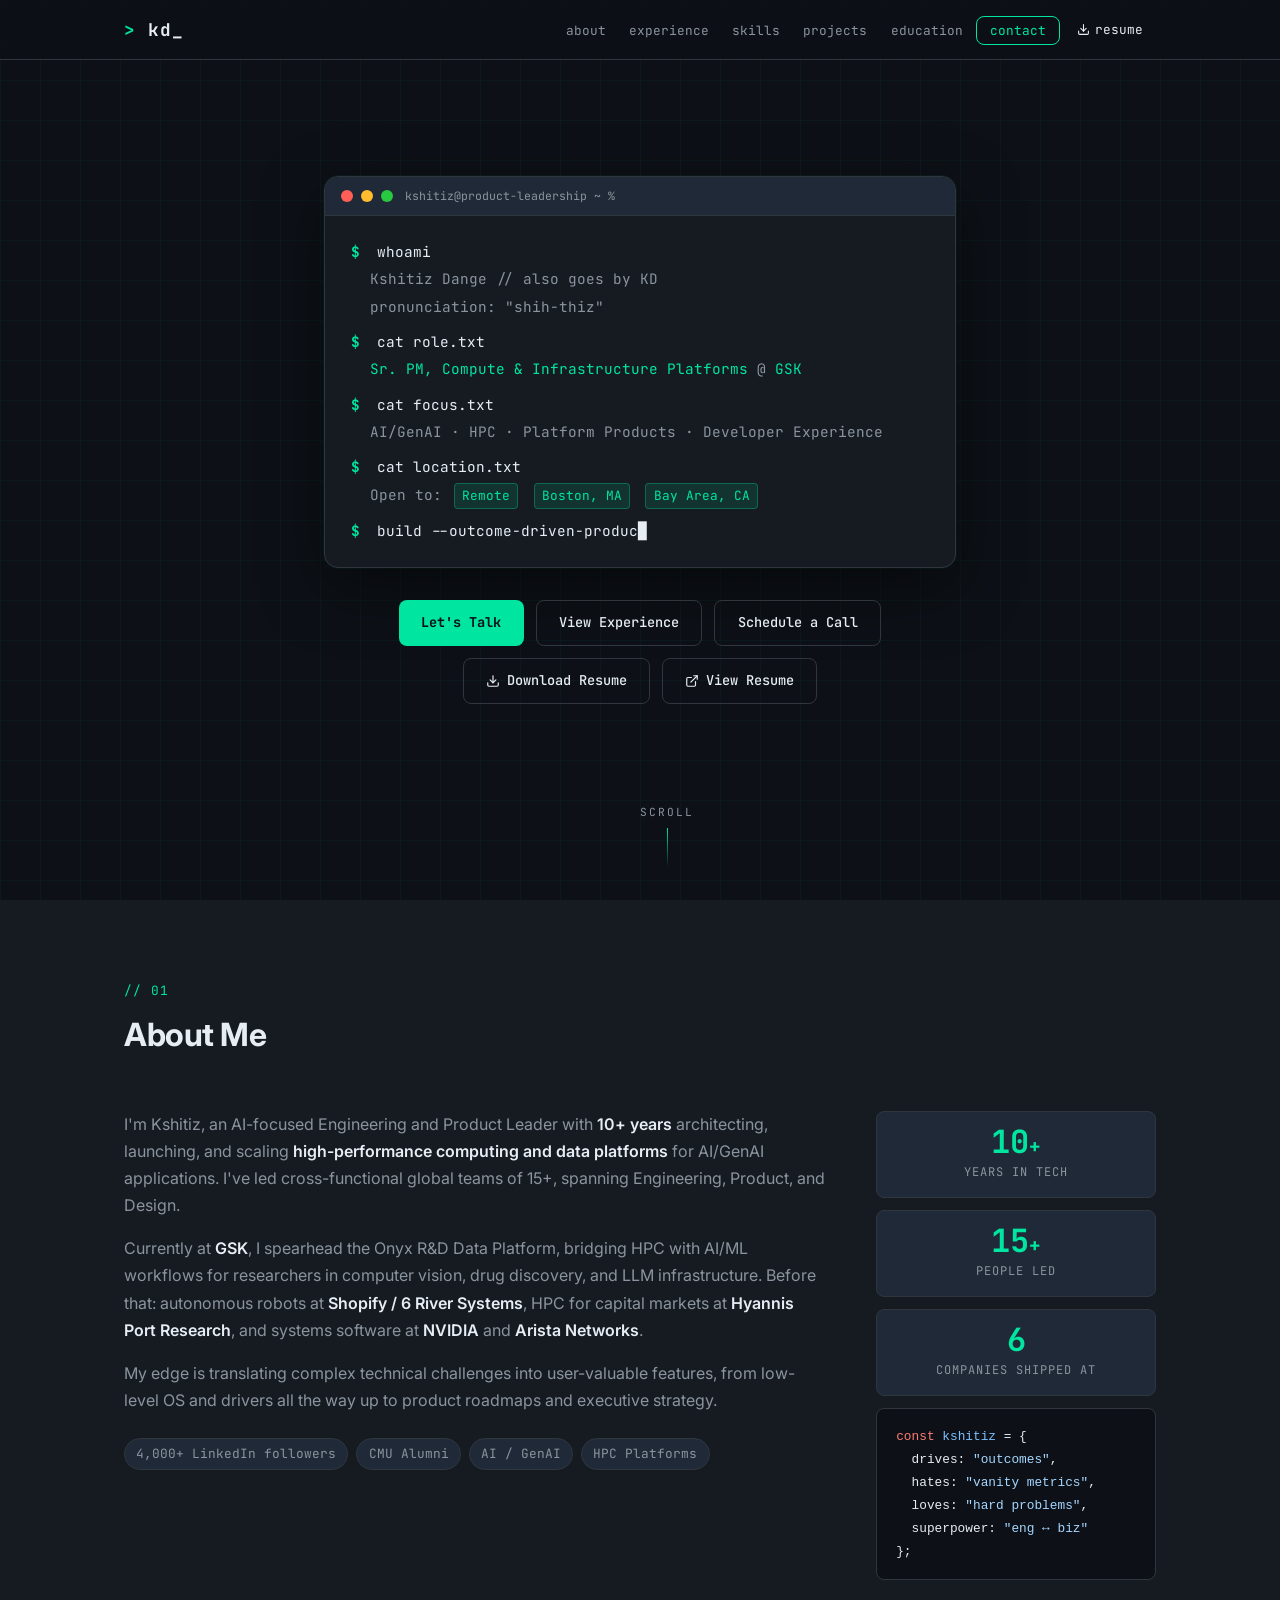
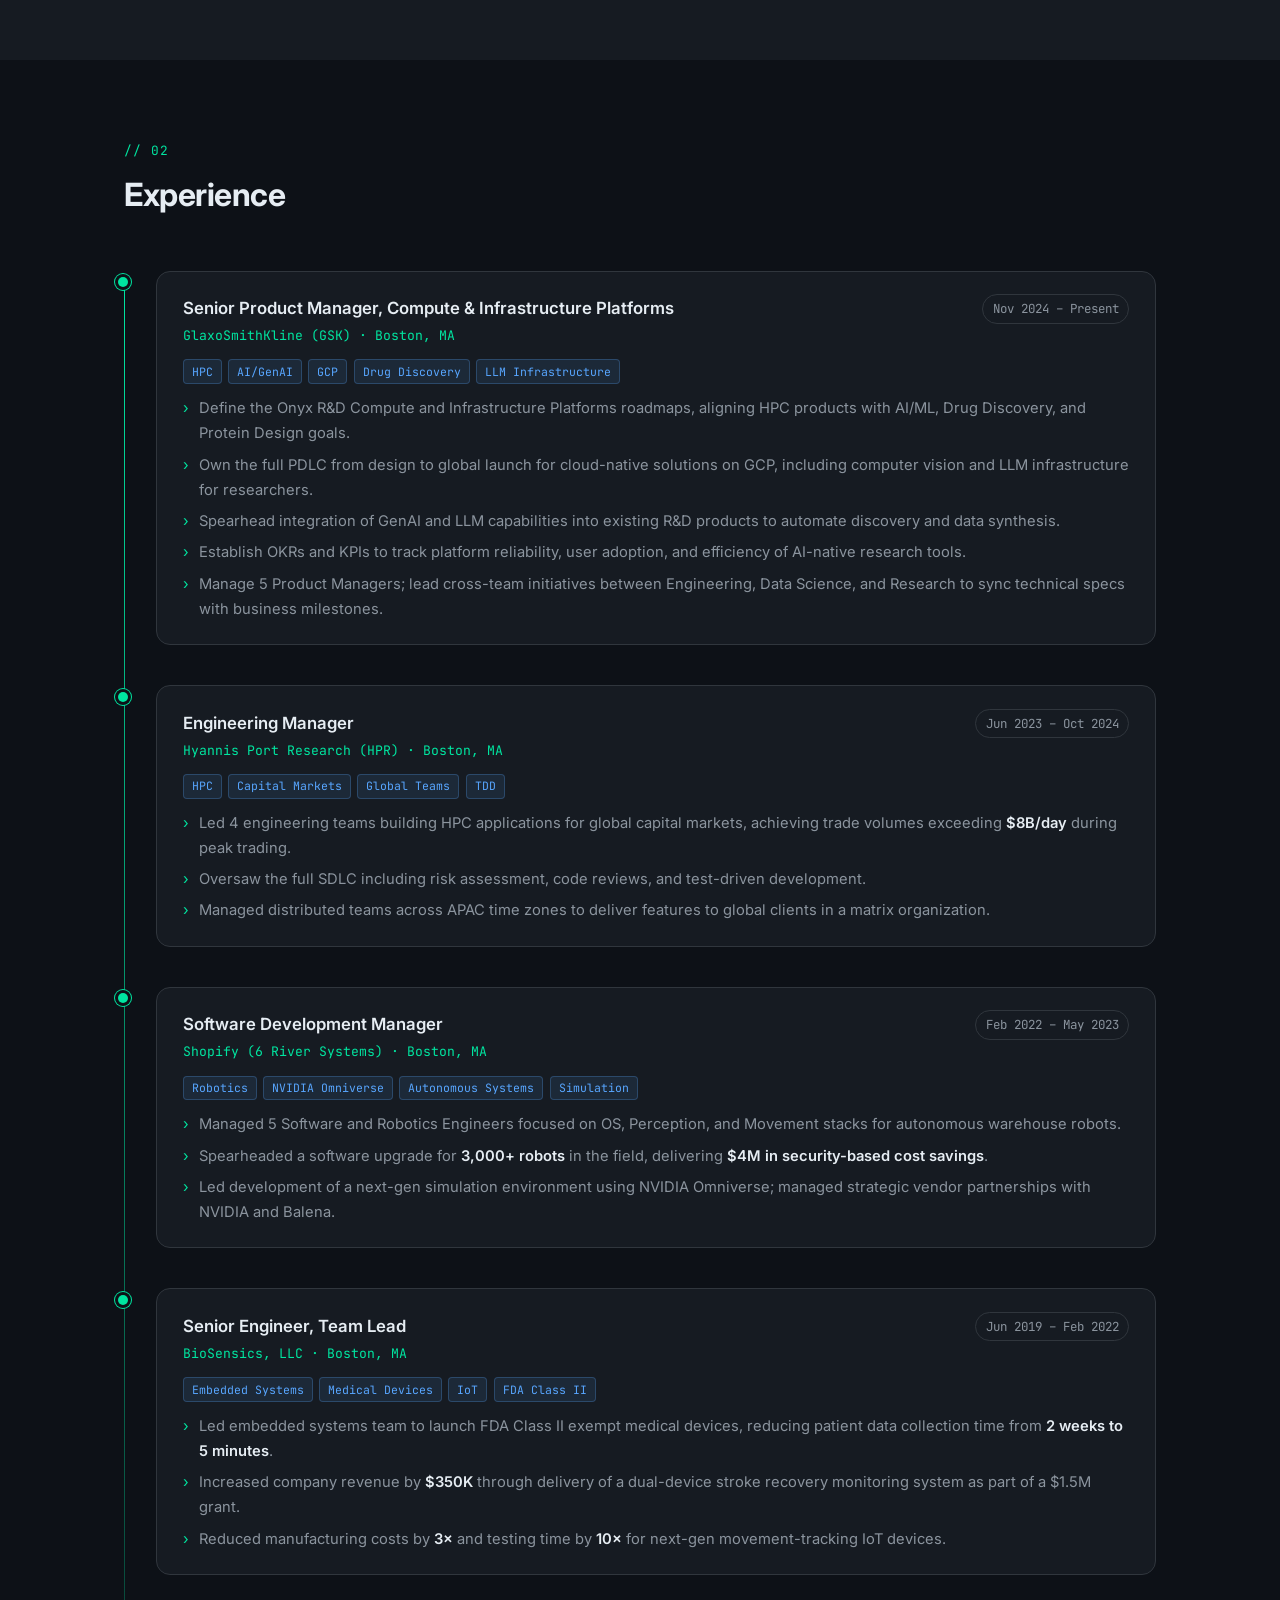
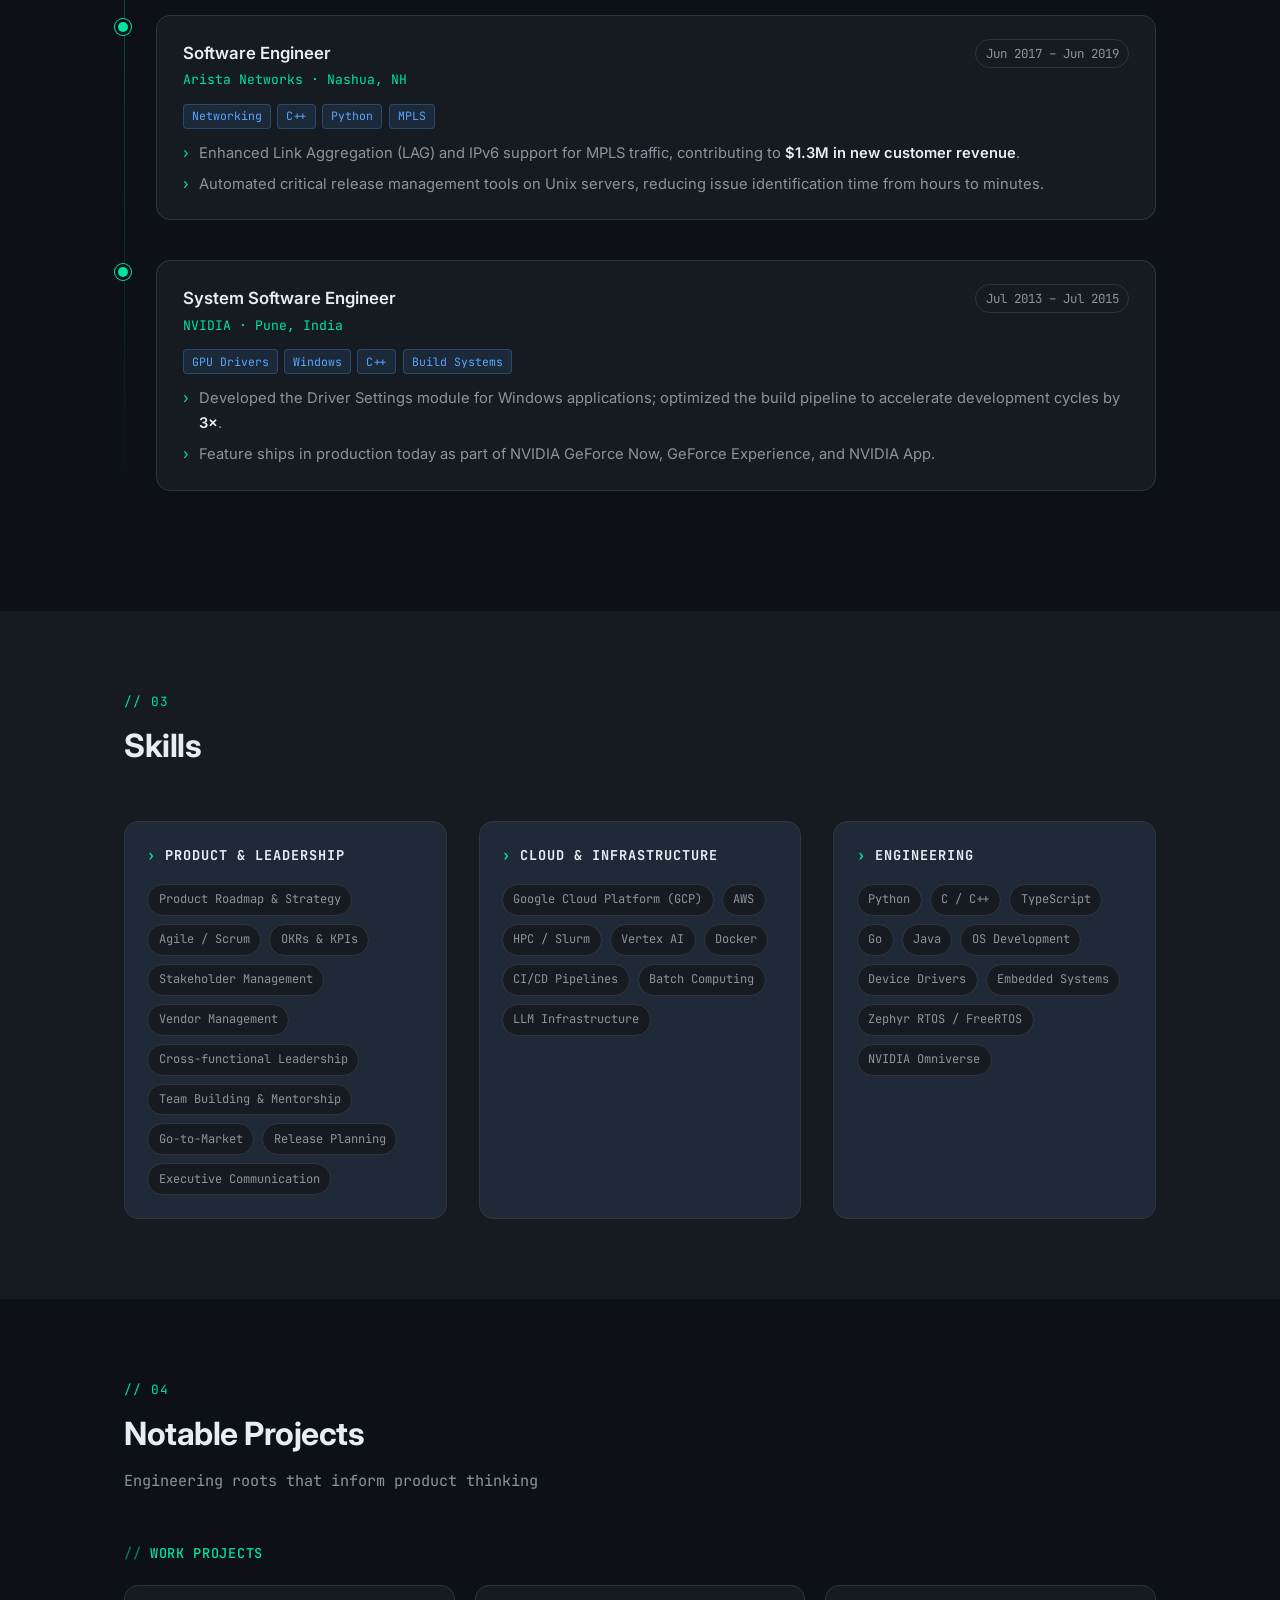
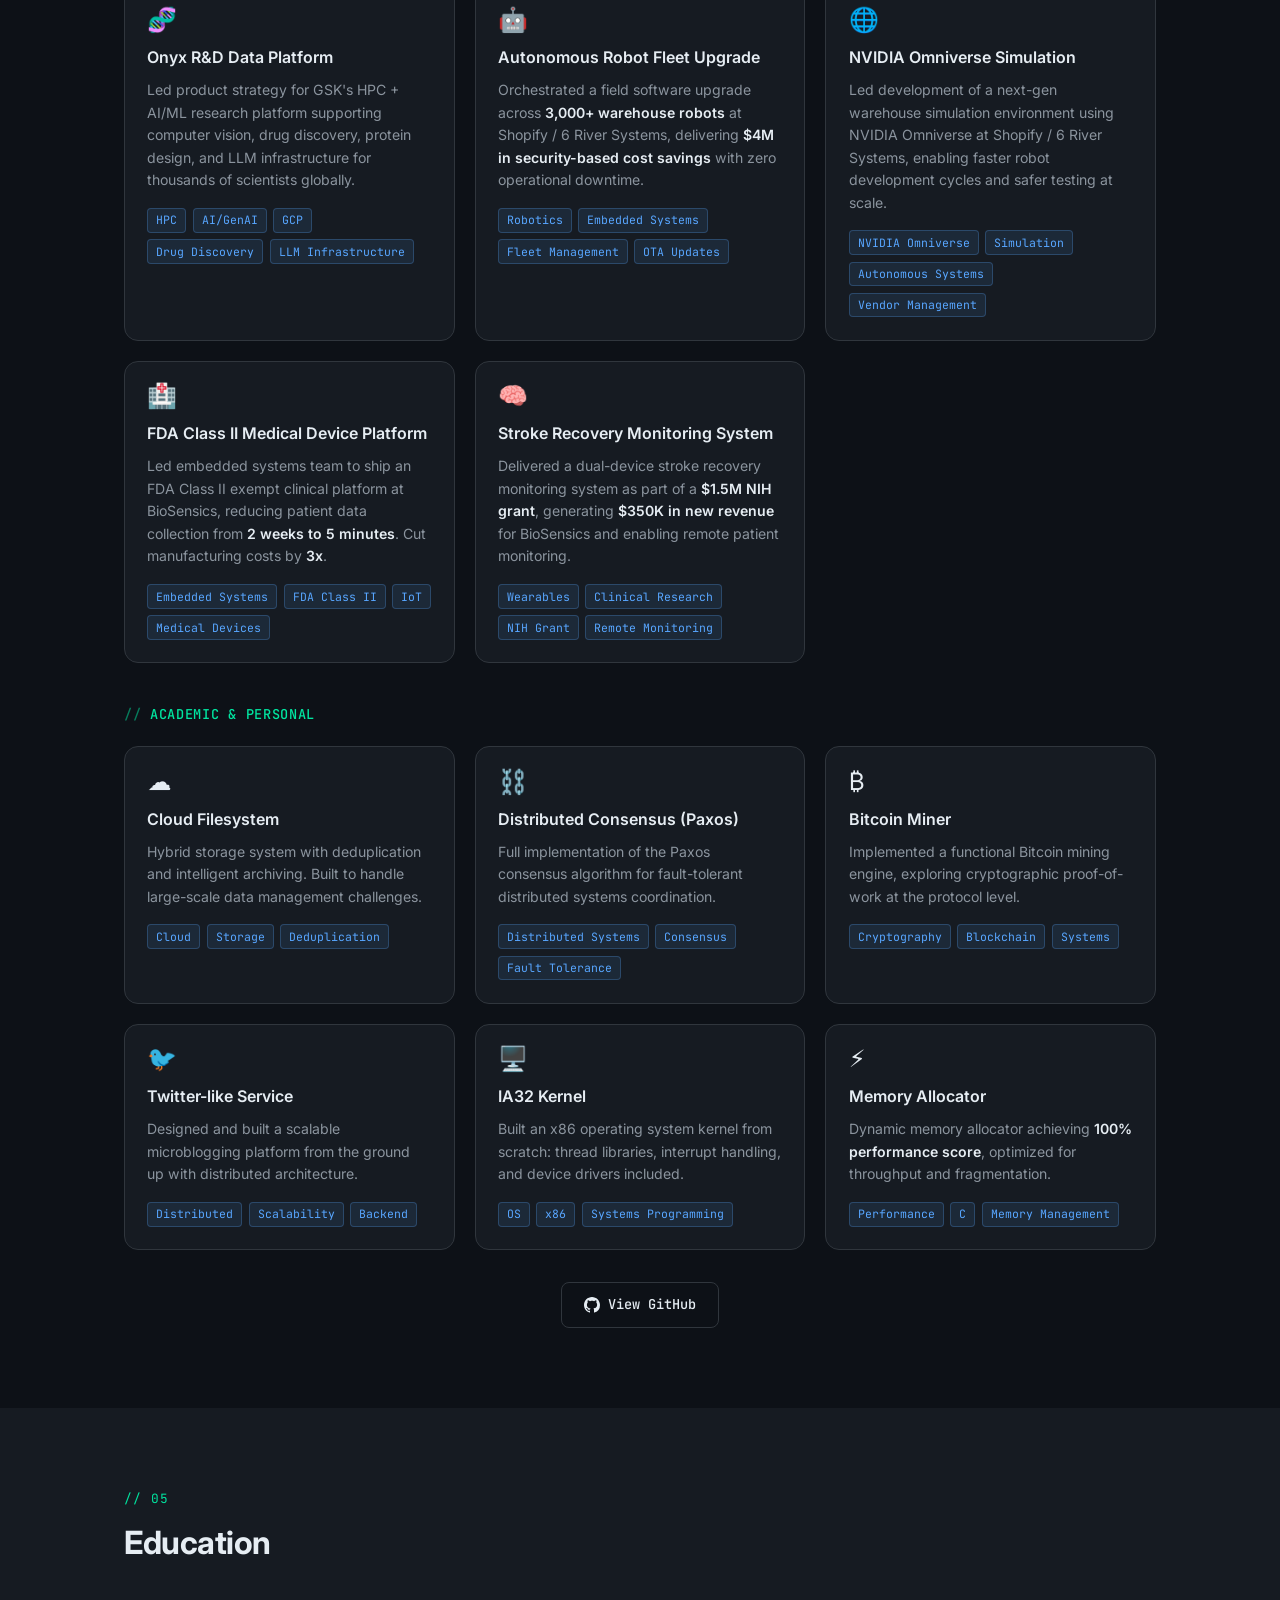
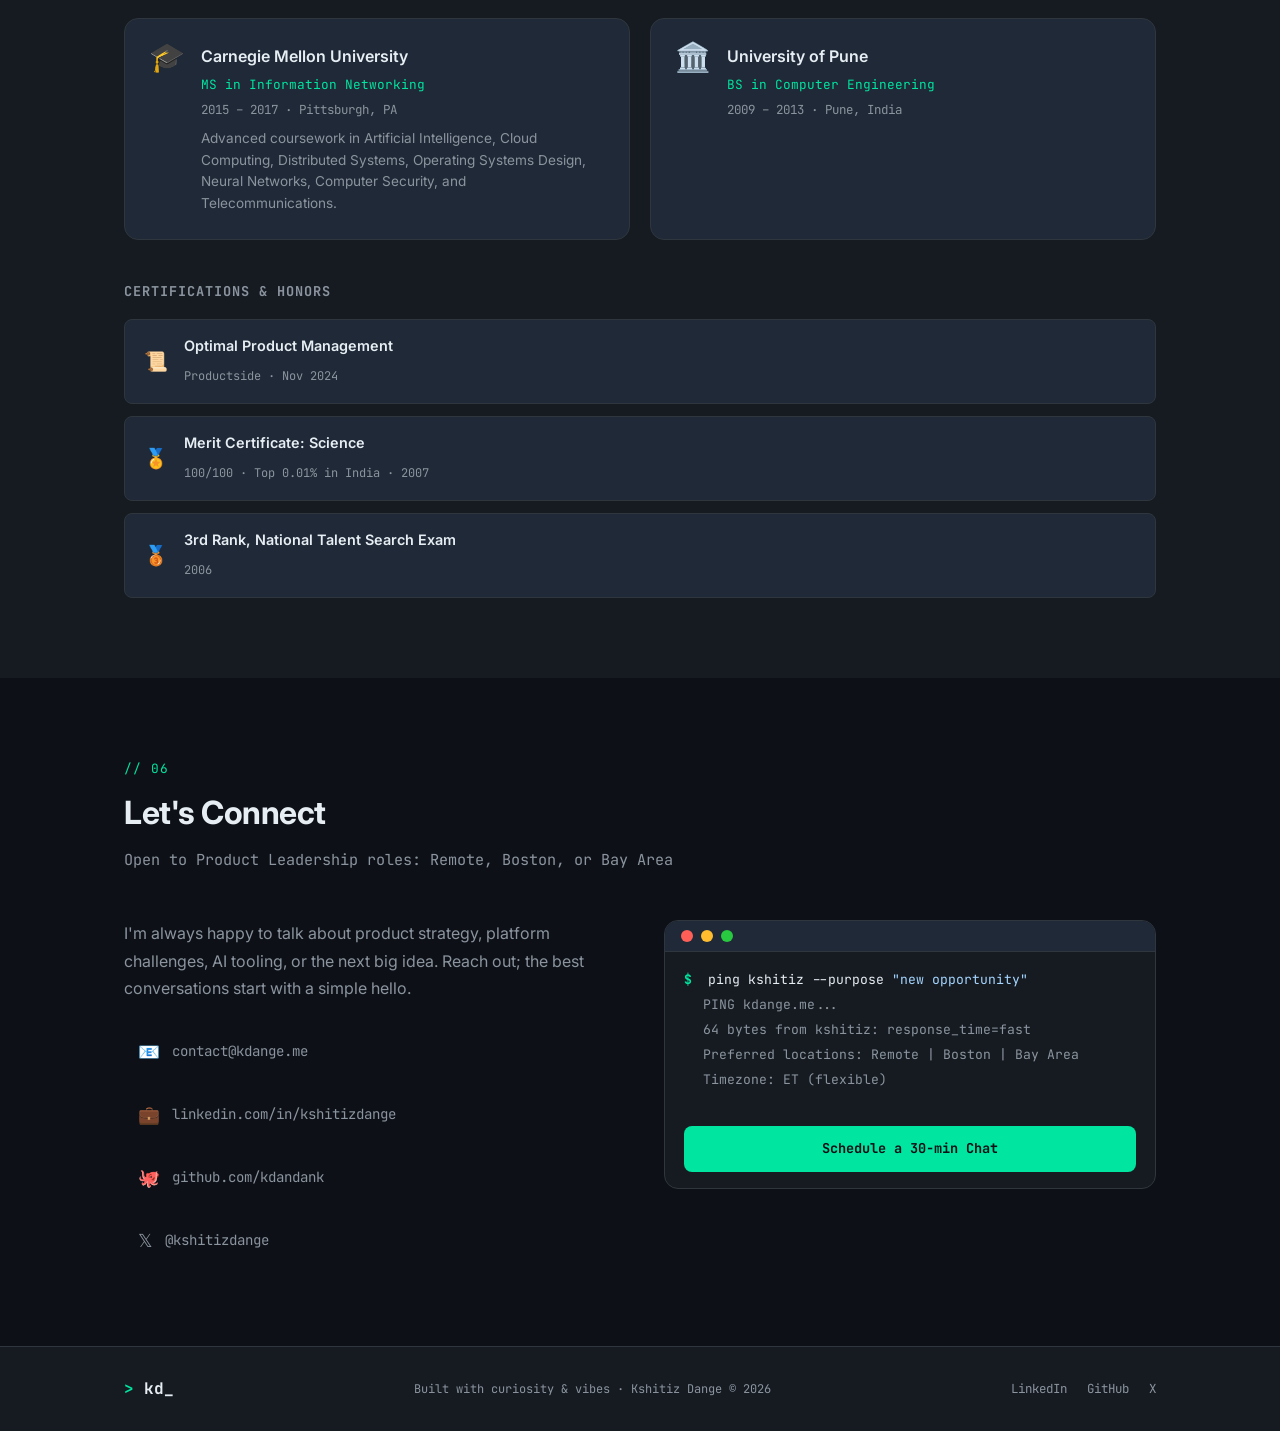
==== commit ac80ebfe: "added minor changes, fixed terminal rendering, button width for mobile devices" ====
--- a/portfolio/index.html
+++ b/portfolio/index.html
@@ -52,7 +52,7 @@
           <span class="dot red"></span>
           <span class="dot yellow"></span>
           <span class="dot green"></span>
-          <span class="terminal-title">kd@product-leadership ~ %</span>
+          <span class="terminal-title">kshitiz@product-leadership ~ %</span>
         </div>
         <div class="terminal-body">
           <p class="terminal-line"><span class="prompt">$</span> whoami</p>
@@ -97,7 +97,7 @@
       <div class="about-grid">
         <div class="about-text">
           <p>
-            I'm KD, an AI-focused Engineering and Product Leader with <strong>10+ years</strong> architecting, launching, and scaling <strong>high-performance computing and data platforms</strong> for AI/GenAI applications. I've led cross-functional global teams of 15+, spanning Engineering, Product, and Design.
+            I'm Kshitiz, an AI-focused Engineering and Product Leader with <strong>10+ years</strong> architecting, launching, and scaling <strong>high-performance computing and data platforms</strong> for AI/GenAI applications. I've led cross-functional global teams of 15+, spanning Engineering, Product, and Design.
           </p>
           <p>
             Currently at <strong>GSK</strong>, I spearhead the Onyx R&D Data Platform, bridging HPC with AI/ML workflows for researchers in computer vision, drug discovery, and LLM infrastructure. Before that: autonomous robots at <strong>Shopify / 6 River Systems</strong>, HPC for capital markets at <strong>Hyannis Port Research</strong>, and systems software at <strong>NVIDIA</strong> and <strong>Arista Networks</strong>.
@@ -126,7 +126,7 @@
             <div class="stat-label">companies shipped at</div>
           </div>
           <div class="code-snippet">
-            <pre><span class="c-keyword">const</span> <span class="c-var">kd</span> = {
+            <pre><span class="c-keyword">const</span> <span class="c-var">kshitiz</span> = {
   drives: <span class="c-str">"outcomes"</span>,
   hates: <span class="c-str">"vanity metrics"</span>,
   loves: <span class="c-str">"hard problems"</span>,
@@ -604,9 +604,9 @@
               <span class="dot red"></span><span class="dot yellow"></span><span class="dot green"></span>
             </div>
             <div class="terminal-body small">
-              <p><span class="prompt">$</span> ping kd --purpose <span class="c-str">"new opportunity"</span></p>
+              <p><span class="prompt">$</span> ping kshitiz --purpose <span class="c-str">"new opportunity"</span></p>
               <p class="terminal-output">PING kdange.me...</p>
-              <p class="terminal-output accent">64 bytes from kd: response_time=fast</p>
+              <p class="terminal-output accent">64 bytes from kshitiz: response_time=fast</p>
               <p class="terminal-output dim">Preferred locations: Remote | Boston | Bay Area</p>
               <p class="terminal-output dim">Timezone: ET (flexible)</p>
               <p>&nbsp;</p>
@@ -622,7 +622,7 @@
   <footer>
     <div class="container footer-inner">
       <span class="footer-logo"><span class="accent">&gt;</span> kd<span class="cursor-blink">_</span></span>
-      <span class="footer-copy">Built with curiosity · Kshitiz Dange © <span id="year"></span></span>
+      <span class="footer-copy">Built with curiosity & vibes · Kshitiz Dange © <span id="year"></span></span>
       <div class="footer-links">
         <a href="https://linkedin.com/in/kshitizdange" target="_blank" rel="noopener">LinkedIn</a>
         <a href="https://github.com/kdandank" target="_blank" rel="noopener">GitHub</a>
--- a/portfolio/style.css
+++ b/portfolio/style.css
@@ -891,7 +891,9 @@
 
   #hero { min-height: 100svh; }
 
-  .hero-cta-row { flex-direction: column; align-items: center; }
+  .hero-cta-row { flex-direction: column; align-items: stretch; }
+  .hero-cta-row .btn { width: 100%; justify-content: center; }
+  .scroll-hint { display: none; }
 
   .about-grid { grid-template-columns: 1fr; }
   .about-card-col { flex-direction: row; flex-wrap: wrap; }
